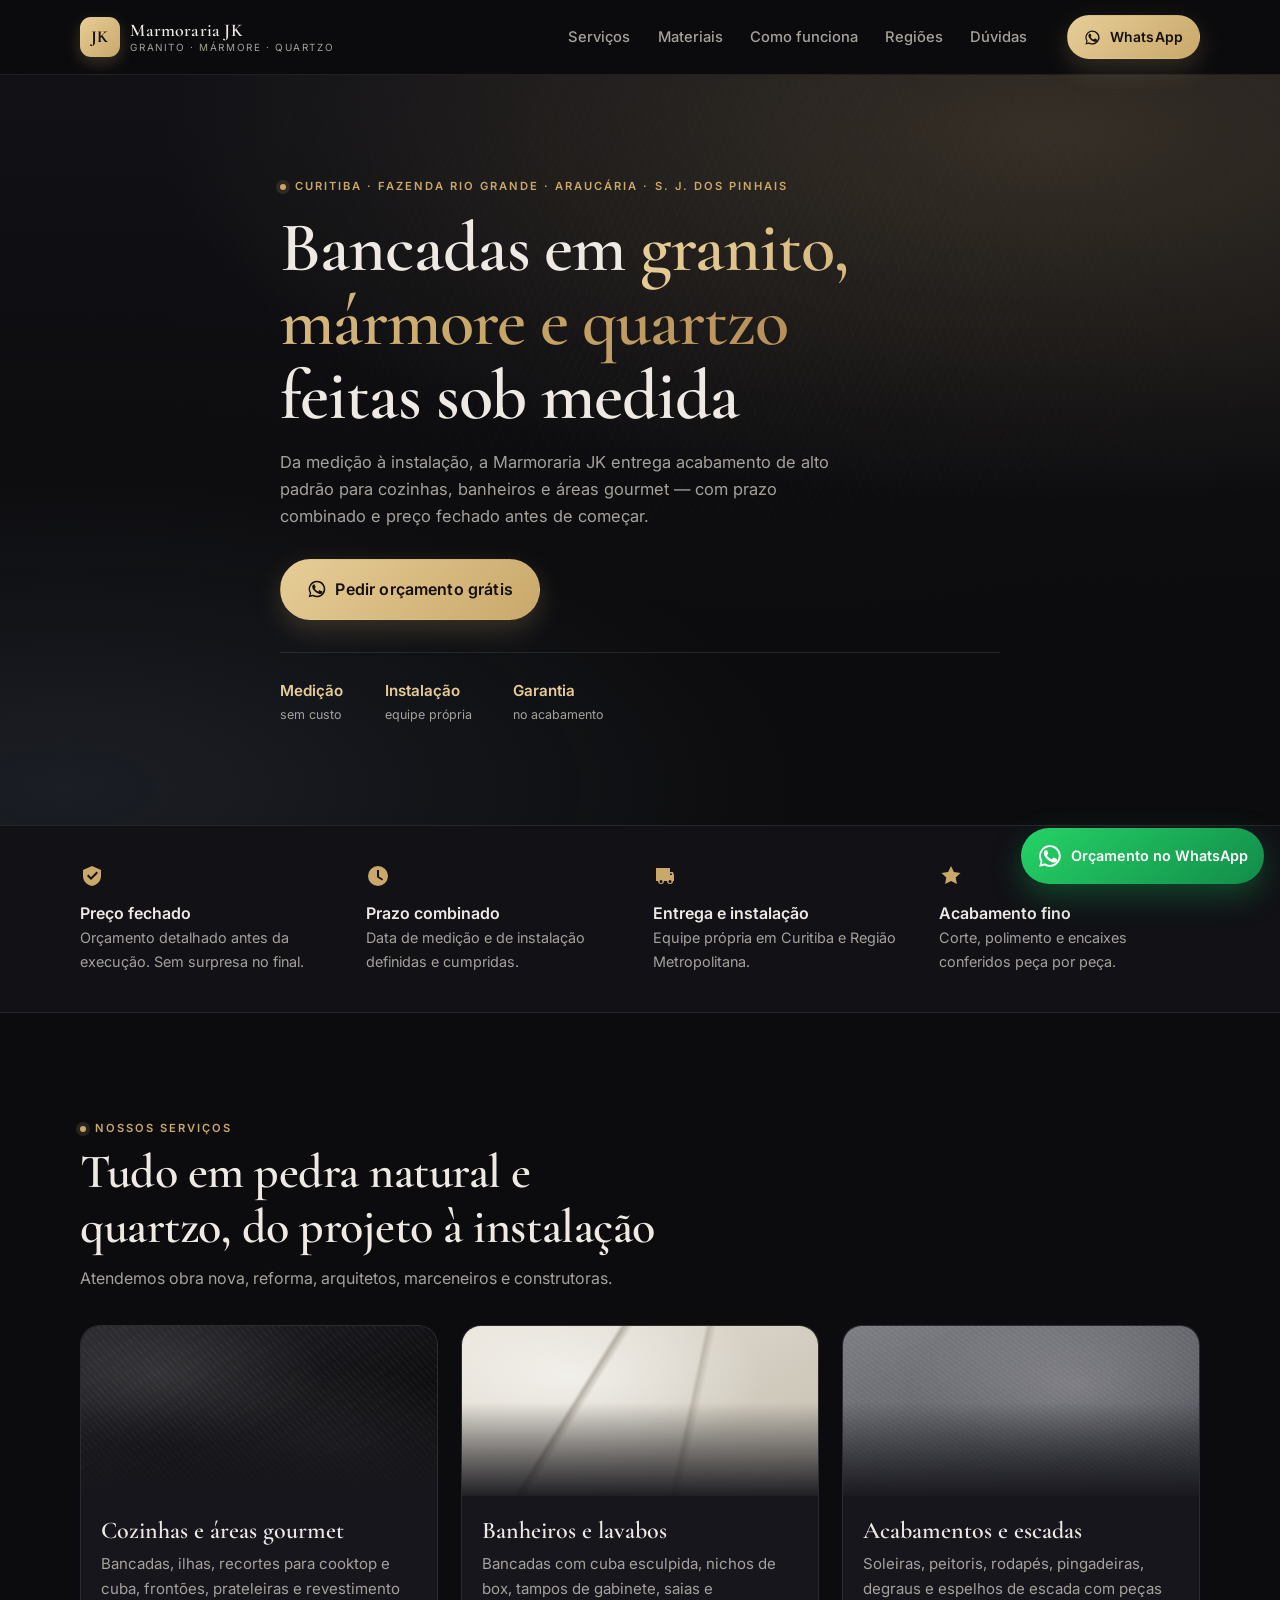
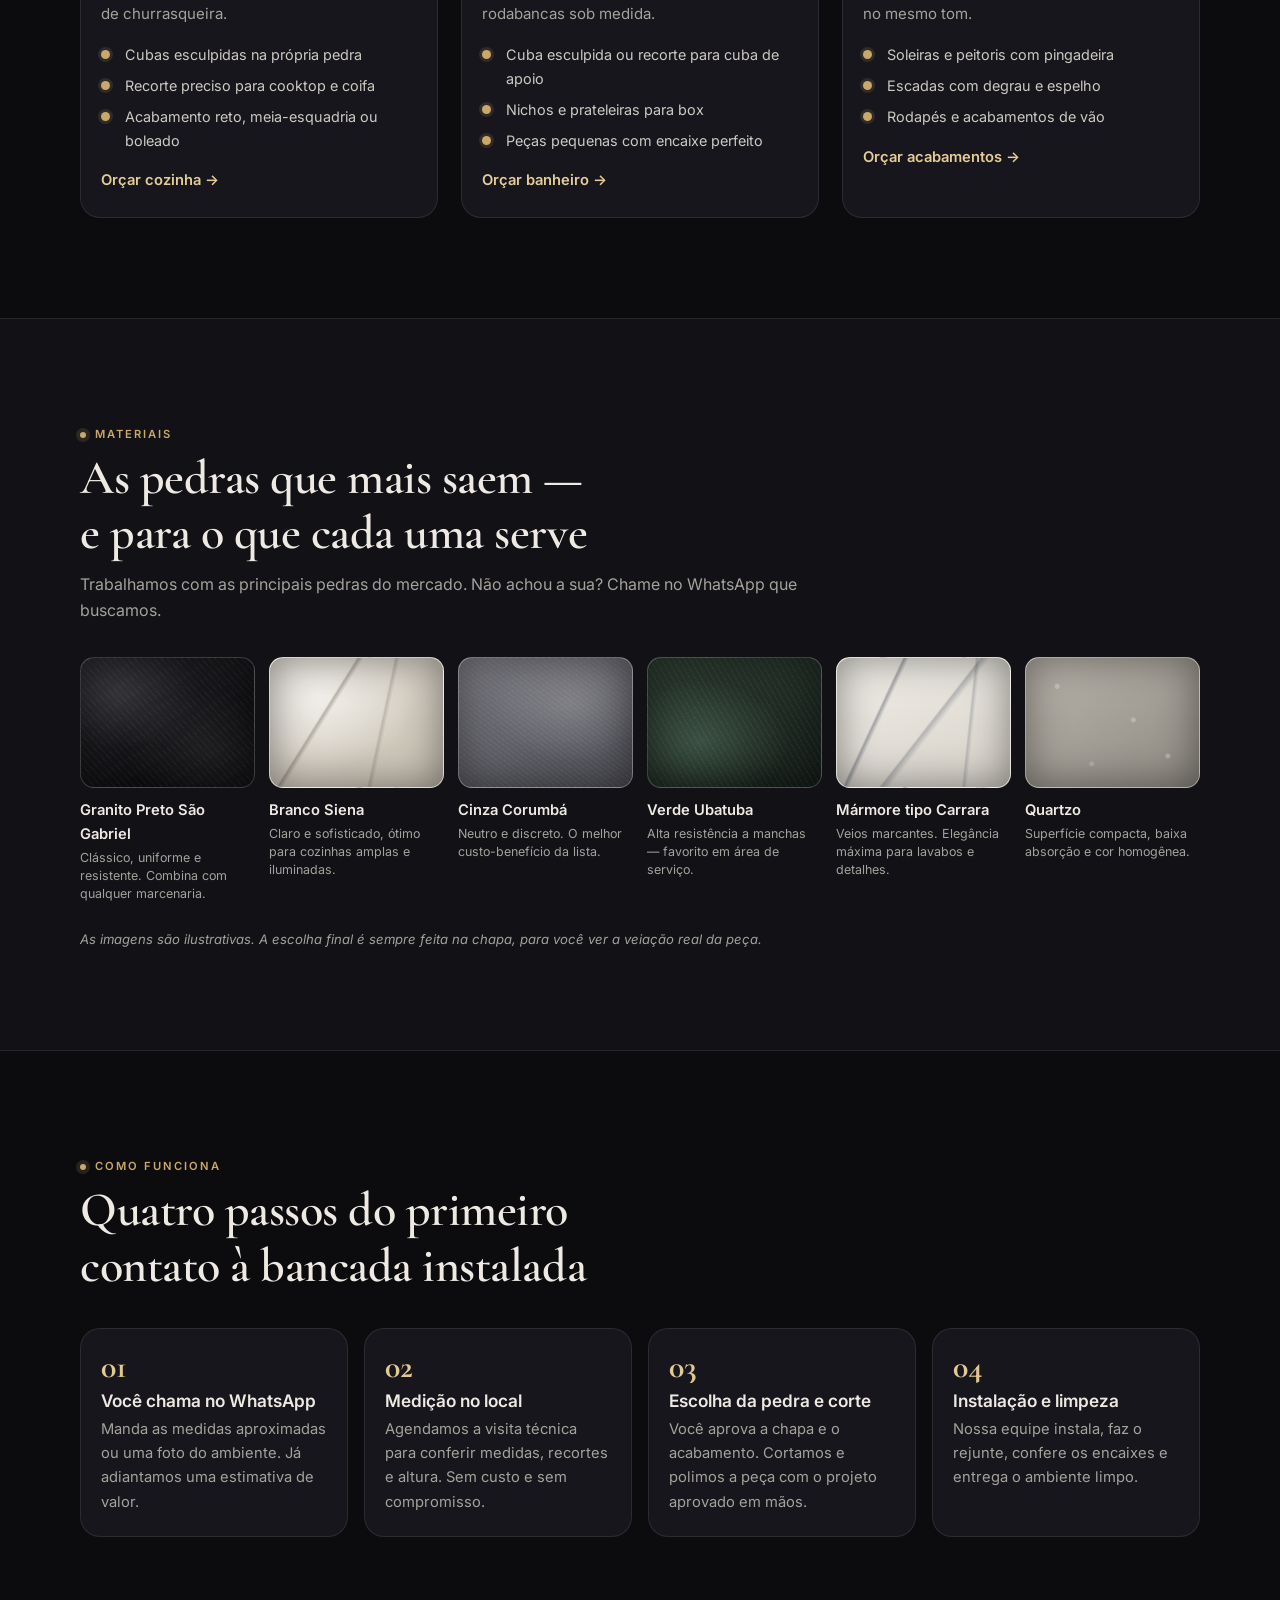
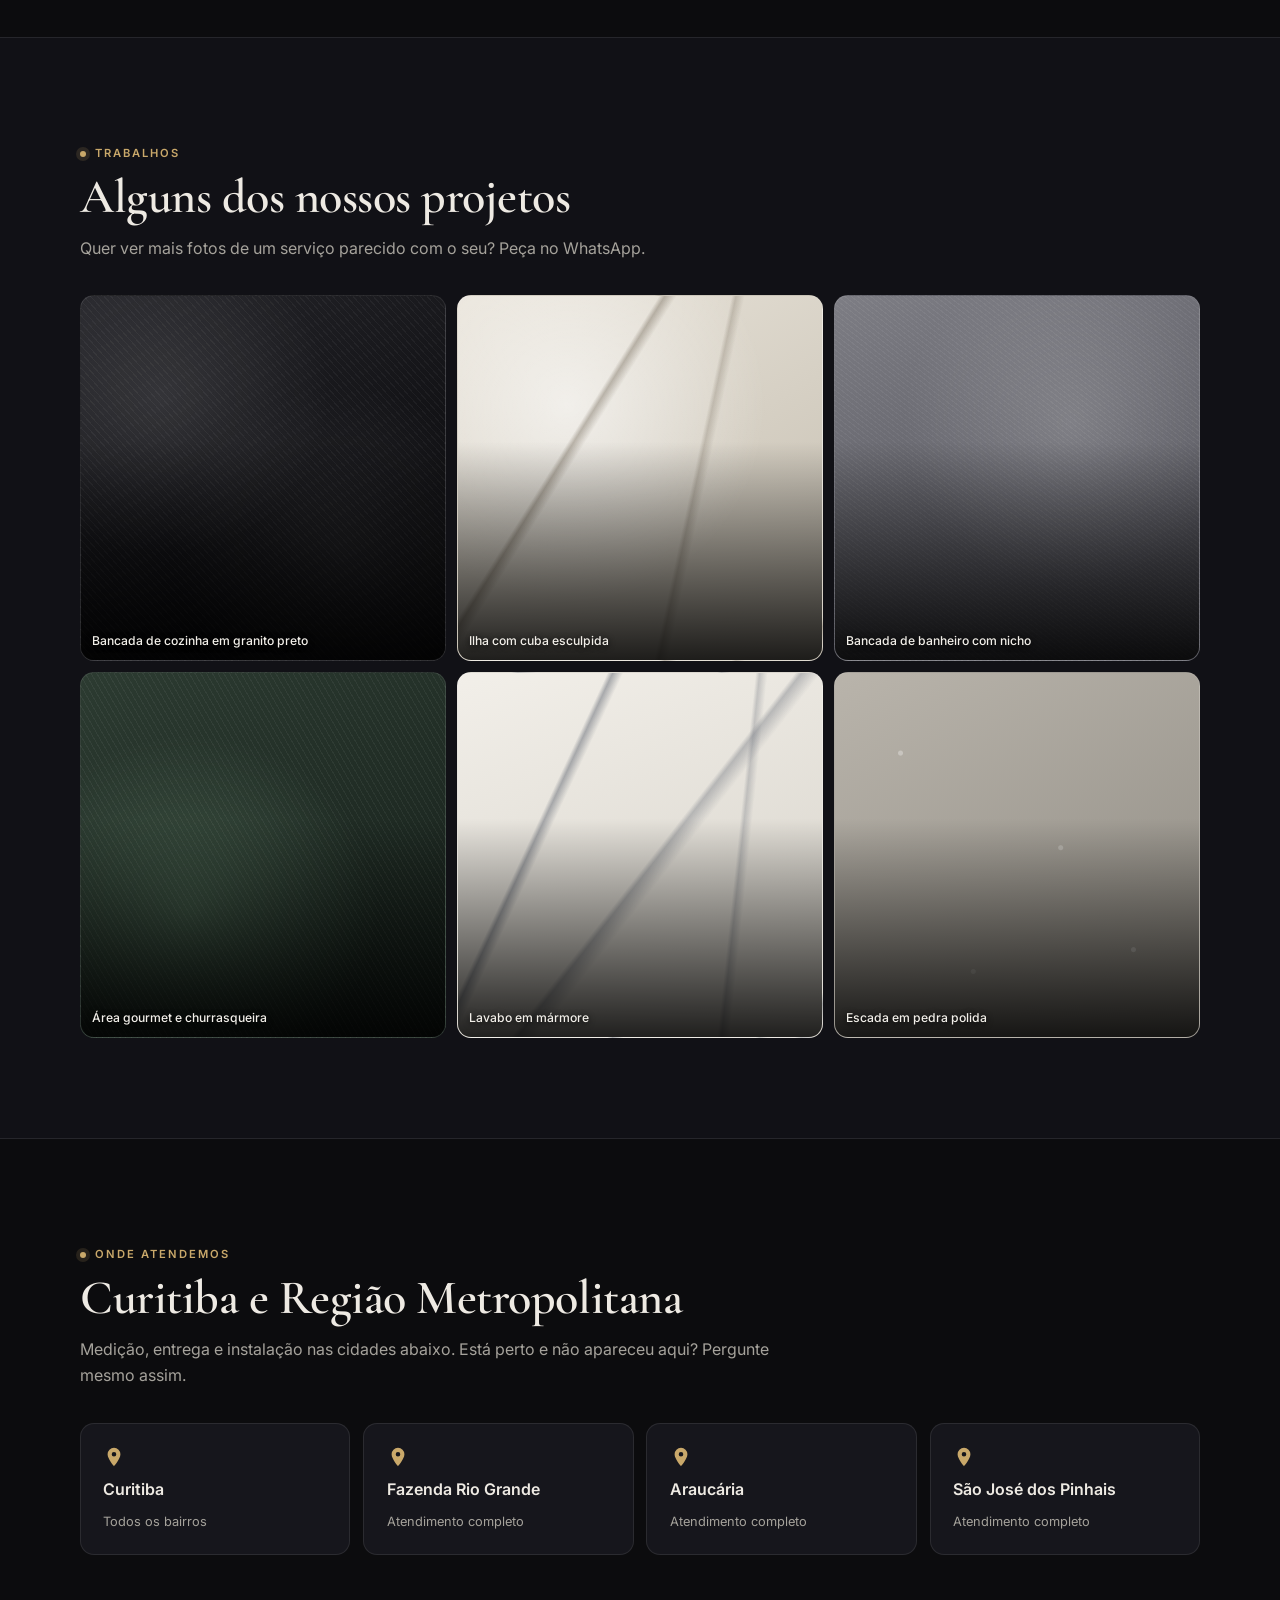
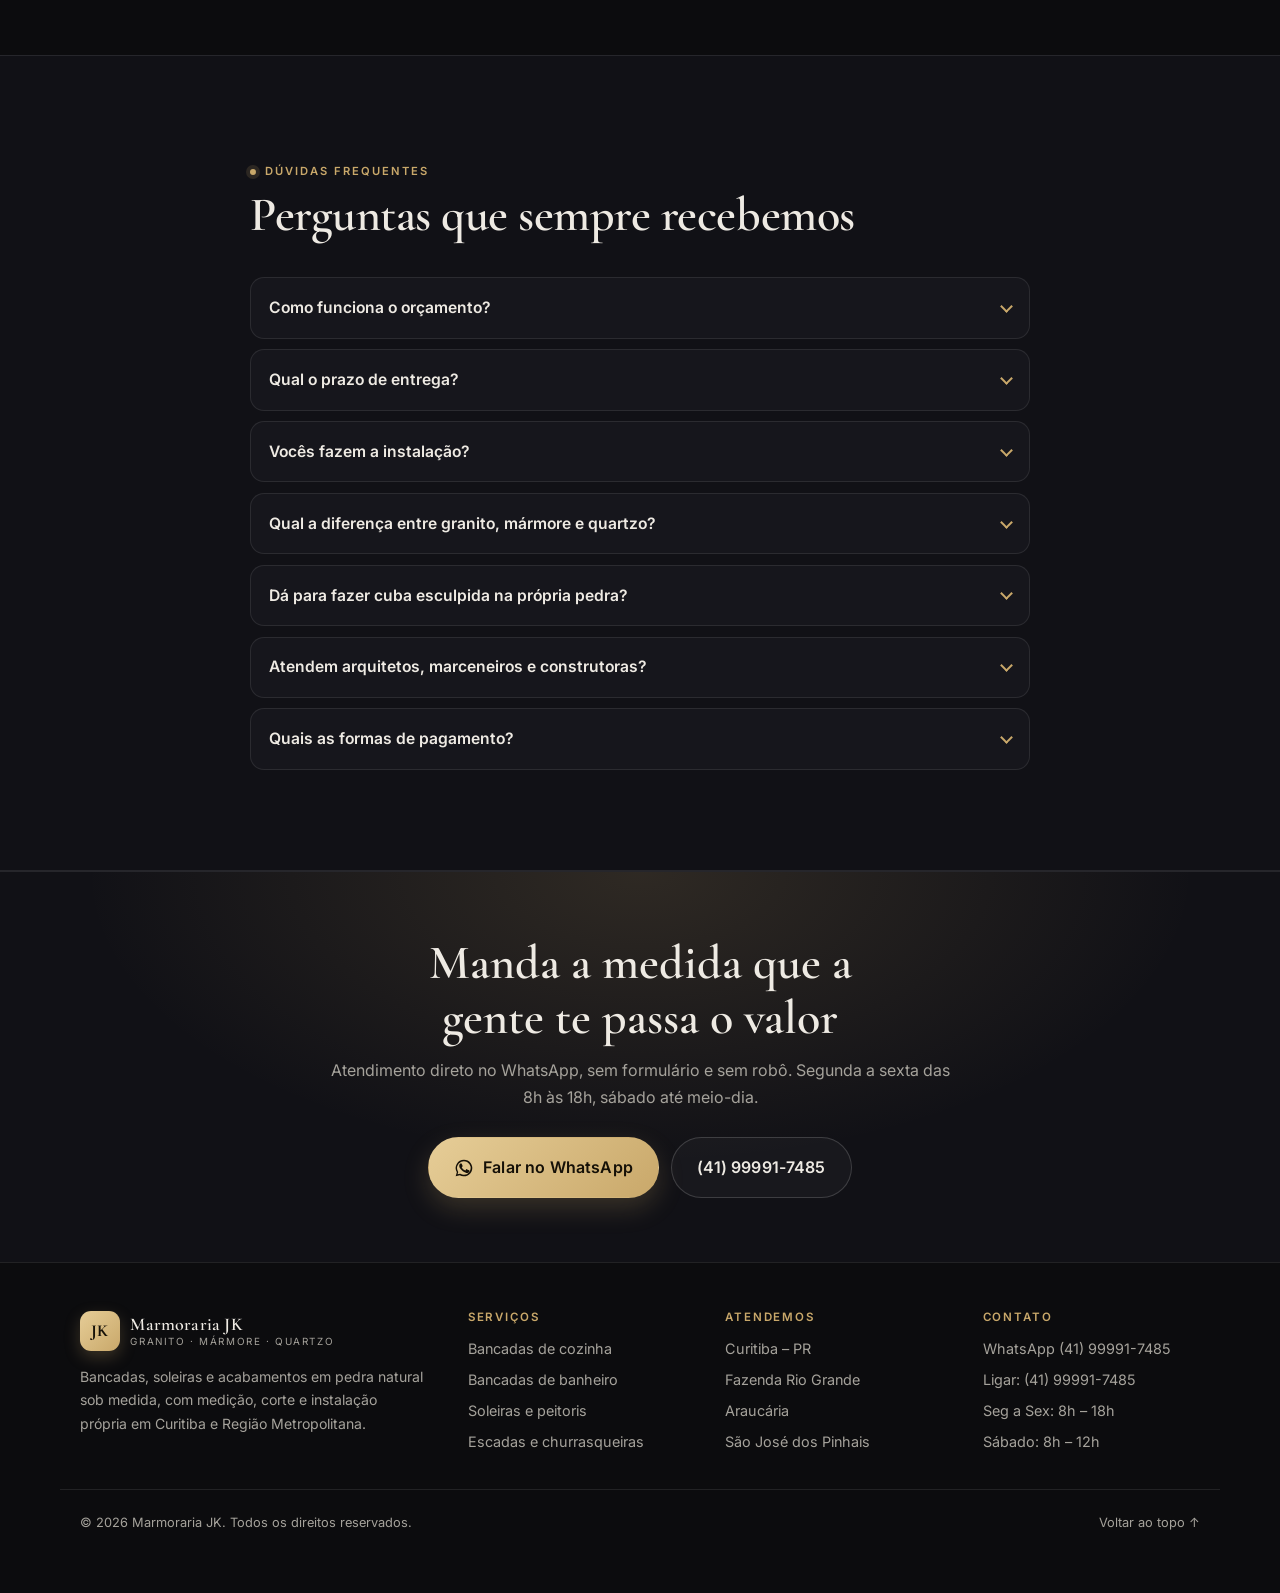
==== index.html @ 426ce09c "Site institucional da Marmoraria JK Site estatico mobile first com foco em conversao para WhatsApp. " ====
<!DOCTYPE html>
<html lang="pt-BR">
<head>
<meta charset="UTF-8">
<meta name="viewport" content="width=device-width, initial-scale=1, viewport-fit=cover">
<meta name="theme-color" content="#0d0d0f">

<title>Marmoraria JK | Bancadas em Granito, Mármore e Quartzo em Curitiba</title>
<meta name="description" content="Marmoraria JK: bancadas de cozinha, banheiro, soleiras, peitoris e escadas em granito, mármore e quartzo. Medição, corte e instalação em Curitiba, Fazenda Rio Grande, Araucária e São José dos Pinhais. Orçamento grátis pelo WhatsApp.">
<meta name="keywords" content="marmoraria curitiba, bancada de granito curitiba, marmoraria fazenda rio grande, marmoraria araucária, marmoraria são josé dos pinhais, bancada de cozinha, pia de mármore, soleira granito, quartzo">
<meta name="author" content="Marmoraria JK">
<meta name="robots" content="index, follow">
<link rel="canonical" href="https://marmorariajk.vercel.app/">

<meta property="og:type" content="website">
<meta property="og:locale" content="pt_BR">
<meta property="og:site_name" content="Marmoraria JK">
<meta property="og:title" content="Marmoraria JK | Bancadas em Granito, Mármore e Quartzo em Curitiba">
<meta property="og:description" content="Bancadas sob medida em granito, mármore e quartzo. Medição, corte e instalação em Curitiba e Região Metropolitana. Orçamento grátis pelo WhatsApp.">
<meta property="og:url" content="https://marmorariajk.vercel.app/">
<meta property="og:image" content="https://marmorariajk.vercel.app/assets/og-image.png">
<meta property="og:image:width" content="1200">
<meta property="og:image:height" content="630">
<meta name="twitter:card" content="summary_large_image">

<link rel="icon" href="/assets/favicon.svg" type="image/svg+xml">
<link rel="apple-touch-icon" href="/assets/favicon.svg">

<link rel="preconnect" href="https://fonts.googleapis.com">
<link rel="preconnect" href="https://fonts.gstatic.com" crossorigin>
<link href="https://fonts.googleapis.com/css2?family=Cormorant+Garamond:wght@500;600;700&family=Inter:wght@400;500;600;700&display=swap" rel="stylesheet">

<link rel="stylesheet" href="/styles.css">

<script type="application/ld+json">
{
  "@context": "https://schema.org",
  "@type": "HomeAndConstructionBusiness",
  "@id": "https://marmorariajk.vercel.app/#business",
  "name": "Marmoraria JK",
  "description": "Marmoraria especializada em bancadas de cozinha, banheiro, soleiras, peitoris e escadas em granito, mármore e quartzo, com medição, corte e instalação em Curitiba e Região Metropolitana.",
  "url": "https://marmorariajk.vercel.app/",
  "telephone": "+5541999917485",
  "priceRange": "$$",
  "image": "https://marmorariajk.vercel.app/assets/og-image.png",
  "address": {
    "@type": "PostalAddress",
    "addressLocality": "Curitiba",
    "addressRegion": "PR",
    "addressCountry": "BR"
  },
  "areaServed": [
    { "@type": "City", "name": "Curitiba" },
    { "@type": "City", "name": "Fazenda Rio Grande" },
    { "@type": "City", "name": "Araucária" },
    { "@type": "City", "name": "São José dos Pinhais" }
  ],
  "openingHoursSpecification": [
    {
      "@type": "OpeningHoursSpecification",
      "dayOfWeek": ["Monday","Tuesday","Wednesday","Thursday","Friday"],
      "opens": "08:00",
      "closes": "18:00"
    },
    {
      "@type": "OpeningHoursSpecification",
      "dayOfWeek": "Saturday",
      "opens": "08:00",
      "closes": "12:00"
    }
  ],
  "hasOfferCatalog": {
    "@type": "OfferCatalog",
    "name": "Serviços da Marmoraria JK",
    "itemListElement": [
      { "@type": "Offer", "itemOffered": { "@type": "Service", "name": "Bancadas de cozinha e ilhas em granito, mármore e quartzo" } },
      { "@type": "Offer", "itemOffered": { "@type": "Service", "name": "Bancadas de banheiro e cubas esculpidas" } },
      { "@type": "Offer", "itemOffered": { "@type": "Service", "name": "Soleiras, peitoris, rodapés e escadas" } },
      { "@type": "Offer", "itemOffered": { "@type": "Service", "name": "Churrasqueiras e áreas gourmet" } }
    ]
  }
}
</script>
</head>
<body>

<a class="skip-link" href="#servicos">Ir para o conteúdo</a>

<!-- ================= HEADER ================= -->
<header class="site-header" id="topo">
  <div class="wrap header-inner">
    <a class="brand" href="#topo" aria-label="Marmoraria JK — página inicial">
      <span class="brand-mark" aria-hidden="true">JK</span>
      <span class="brand-text">
        <strong>Marmoraria JK</strong>
        <small>Granito &middot; Mármore &middot; Quartzo</small>
      </span>
    </a>

    <nav class="nav-desktop" aria-label="Menu principal">
      <a href="#servicos">Serviços</a>
      <a href="#materiais">Materiais</a>
      <a href="#processo">Como funciona</a>
      <a href="#regioes">Regiões</a>
      <a href="#faq">Dúvidas</a>
    </nav>

    <a class="btn btn-gold btn-sm header-cta" href="https://wa.me/5541999917485?text=Ol%C3%A1%21%20Vim%20pelo%20site%20e%20gostaria%20de%20um%20or%C3%A7amento." target="_blank" rel="noopener" data-cta="header">
      <svg class="ico" viewBox="0 0 24 24" aria-hidden="true"><path d="M17.5 14.4c-.3-.2-1.7-.9-2-1-.3-.1-.5-.2-.7.2s-.8 1-.9 1.2c-.2.2-.3.2-.6.1-.3-.2-1.2-.5-2.3-1.4-.9-.8-1.4-1.7-1.6-2-.2-.3 0-.5.1-.6l.5-.5c.1-.2.2-.3.3-.5.1-.2 0-.4 0-.6 0-.2-.7-1.6-.9-2.2-.2-.6-.5-.5-.7-.5h-.6c-.2 0-.6.1-.8.4-.3.3-1 1-1 2.5s1.1 2.9 1.2 3.1c.2.2 2.2 3.3 5.3 4.6.7.3 1.3.5 1.7.7.7.2 1.4.2 1.9.1.6-.1 1.7-.7 2-1.4.2-.7.2-1.3.2-1.4-.1-.2-.3-.3-.6-.4Z"/><path d="M12 2a10 10 0 0 0-8.6 15.1L2 22l5-1.3A10 10 0 1 0 12 2Zm0 18.2c-1.6 0-3.1-.4-4.4-1.2l-.3-.2-3 .8.8-2.9-.2-.3A8.2 8.2 0 1 1 12 20.2Z"/></svg>
      <span>WhatsApp</span>
    </a>
  </div>
</header>

<!-- ================= HERO ================= -->
<section class="hero">
  <div class="hero-bg" aria-hidden="true"></div>
  <div class="wrap hero-inner">
    <p class="eyebrow"><span class="dot"></span> Curitiba &middot; Fazenda Rio Grande &middot; Araucária &middot; S. J. dos Pinhais</p>
    <h1>Bancadas em <em>granito, mármore e quartzo</em> feitas sob medida</h1>
    <p class="lead">
      Da medição à instalação, a Marmoraria JK entrega acabamento de alto padrão
      para cozinhas, banheiros e áreas gourmet — com prazo combinado e preço fechado antes de começar.
    </p>

    <div class="hero-actions">
      <a class="btn btn-gold btn-lg" href="https://wa.me/5541999917485?text=Ol%C3%A1%21%20Gostaria%20de%20um%20or%C3%A7amento%20para%20bancada.%20Pode%20me%20ajudar%3F" target="_blank" rel="noopener" data-cta="hero-whatsapp">
        <svg class="ico" viewBox="0 0 24 24" aria-hidden="true"><path d="M17.5 14.4c-.3-.2-1.7-.9-2-1-.3-.1-.5-.2-.7.2s-.8 1-.9 1.2c-.2.2-.3.2-.6.1-.3-.2-1.2-.5-2.3-1.4-.9-.8-1.4-1.7-1.6-2-.2-.3 0-.5.1-.6l.5-.5c.1-.2.2-.3.3-.5.1-.2 0-.4 0-.6 0-.2-.7-1.6-.9-2.2-.2-.6-.5-.5-.7-.5h-.6c-.2 0-.6.1-.8.4-.3.3-1 1-1 2.5s1.1 2.9 1.2 3.1c.2.2 2.2 3.3 5.3 4.6.7.3 1.3.5 1.7.7.7.2 1.4.2 1.9.1.6-.1 1.7-.7 2-1.4.2-.7.2-1.3.2-1.4-.1-.2-.3-.3-.6-.4Z"/><path d="M12 2a10 10 0 0 0-8.6 15.1L2 22l5-1.3A10 10 0 1 0 12 2Zm0 18.2c-1.6 0-3.1-.4-4.4-1.2l-.3-.2-3 .8.8-2.9-.2-.3A8.2 8.2 0 1 1 12 20.2Z"/></svg>
        Pedir orçamento grátis
      </a>
    </div>

    <ul class="hero-badges">
      <li><strong>Medição</strong><span>sem custo</span></li>
      <li><strong>Instalação</strong><span>equipe própria</span></li>
      <li><strong>Garantia</strong><span>no acabamento</span></li>
    </ul>
  </div>
</section>

<!-- ================= FAIXA DE CONFIANÇA ================= -->
<section class="strip" aria-label="Diferenciais">
  <div class="wrap strip-grid">
    <div class="strip-item">
      <svg class="ico" viewBox="0 0 24 24" aria-hidden="true"><path d="M12 2 3 6v6c0 5 3.8 9.3 9 10 5.2-.7 9-5 9-10V6l-9-4Zm-1 14-4-4 1.4-1.4L11 13.2l5.6-5.6L18 9l-7 7Z"/></svg>
      <h3>Preço fechado</h3>
      <p>Orçamento detalhado antes da execução. Sem surpresa no final.</p>
    </div>
    <div class="strip-item">
      <svg class="ico" viewBox="0 0 24 24" aria-hidden="true"><path d="M12 2a10 10 0 1 0 0 20 10 10 0 0 0 0-20Zm1 10.6 4 2.4-.8 1.4-5.2-3.1V6h2v6.6Z"/></svg>
      <h3>Prazo combinado</h3>
      <p>Data de medição e de instalação definidas e cumpridas.</p>
    </div>
    <div class="strip-item">
      <svg class="ico" viewBox="0 0 24 24" aria-hidden="true"><path d="M20 8h-3V4H3v13h2a3 3 0 0 0 6 0h3a3 3 0 0 0 6 0h1v-6l-1-3ZM8 19a1.5 1.5 0 1 1 0-3 1.5 1.5 0 0 1 0 3Zm9 0a1.5 1.5 0 1 1 0-3 1.5 1.5 0 0 1 0 3Zm2-8h-2V9.5h1.6L19 11Z"/></svg>
      <h3>Entrega e instalação</h3>
      <p>Equipe própria em Curitiba e Região Metropolitana.</p>
    </div>
    <div class="strip-item">
      <svg class="ico" viewBox="0 0 24 24" aria-hidden="true"><path d="m12 2 2.9 6 6.6.9-4.8 4.6 1.2 6.5L12 17l-5.9 3 1.2-6.5L2.5 8.9 9.1 8 12 2Z"/></svg>
      <h3>Acabamento fino</h3>
      <p>Corte, polimento e encaixes conferidos peça por peça.</p>
    </div>
  </div>
</section>

<!-- ================= SERVIÇOS ================= -->
<section class="section" id="servicos">
  <div class="wrap">
    <header class="section-head">
      <p class="eyebrow"><span class="dot"></span> Nossos serviços</p>
      <h2>Tudo em pedra natural e quartzo, do projeto à instalação</h2>
      <p class="section-sub">Atendemos obra nova, reforma, arquitetos, marceneiros e construtoras.</p>
    </header>

    <div class="cards">
      <article class="card">
        <div class="card-media" data-stone="preto" aria-hidden="true"></div>
        <div class="card-body">
          <h3>Cozinhas e áreas gourmet</h3>
          <p>Bancadas, ilhas, recortes para cooktop e cuba, frontões, prateleiras e revestimento de churrasqueira.</p>
          <ul class="ticks">
            <li>Cubas esculpidas na própria pedra</li>
            <li>Recorte preciso para cooktop e coifa</li>
            <li>Acabamento reto, meia-esquadria ou boleado</li>
          </ul>
          <a class="link-gold" href="https://wa.me/5541999917485?text=Ol%C3%A1%21%20Quero%20or%C3%A7ar%20uma%20bancada%20de%20cozinha." target="_blank" rel="noopener" data-cta="serv-cozinha">Orçar cozinha &rarr;</a>
        </div>
      </article>

      <article class="card">
        <div class="card-media" data-stone="branco" aria-hidden="true"></div>
        <div class="card-body">
          <h3>Banheiros e lavabos</h3>
          <p>Bancadas com cuba esculpida, nichos de box, tampos de gabinete, saias e rodabancas sob medida.</p>
          <ul class="ticks">
            <li>Cuba esculpida ou recorte para cuba de apoio</li>
            <li>Nichos e prateleiras para box</li>
            <li>Peças pequenas com encaixe perfeito</li>
          </ul>
          <a class="link-gold" href="https://wa.me/5541999917485?text=Ol%C3%A1%21%20Quero%20or%C3%A7ar%20uma%20bancada%20de%20banheiro." target="_blank" rel="noopener" data-cta="serv-banheiro">Orçar banheiro &rarr;</a>
        </div>
      </article>

      <article class="card">
        <div class="card-media" data-stone="cinza" aria-hidden="true"></div>
        <div class="card-body">
          <h3>Acabamentos e escadas</h3>
          <p>Soleiras, peitoris, rodapés, pingadeiras, degraus e espelhos de escada com peças no mesmo tom.</p>
          <ul class="ticks">
            <li>Soleiras e peitoris com pingadeira</li>
            <li>Escadas com degrau e espelho</li>
            <li>Rodapés e acabamentos de vão</li>
          </ul>
          <a class="link-gold" href="https://wa.me/5541999917485?text=Ol%C3%A1%21%20Quero%20or%C3%A7ar%20soleiras%2C%20peitoris%20ou%20escada." target="_blank" rel="noopener" data-cta="serv-acabamento">Orçar acabamentos &rarr;</a>
      </div>
      </article>
    </div>
  </div>
</section>

<!-- ================= MATERIAIS ================= -->
<section class="section section-alt" id="materiais">
  <div class="wrap">
    <header class="section-head">
      <p class="eyebrow"><span class="dot"></span> Materiais</p>
      <h2>As pedras que mais saem — e para o que cada uma serve</h2>
      <p class="section-sub">Trabalhamos com as principais pedras do mercado. Não achou a sua? Chame no WhatsApp que buscamos.</p>
    </header>

    <div class="stones">
      <figure class="stone"><div class="swatch" data-stone="sao-gabriel" aria-hidden="true"></div><figcaption><strong>Granito Preto São Gabriel</strong><span>Clássico, uniforme e resistente. Combina com qualquer marcenaria.</span></figcaption></figure>
      <figure class="stone"><div class="swatch" data-stone="branco-siena" aria-hidden="true"></div><figcaption><strong>Branco Siena</strong><span>Claro e sofisticado, ótimo para cozinhas amplas e iluminadas.</span></figcaption></figure>
      <figure class="stone"><div class="swatch" data-stone="cinza-corumba" aria-hidden="true"></div><figcaption><strong>Cinza Corumbá</strong><span>Neutro e discreto. O melhor custo-benefício da lista.</span></figcaption></figure>
      <figure class="stone"><div class="swatch" data-stone="verde-ubatuba" aria-hidden="true"></div><figcaption><strong>Verde Ubatuba</strong><span>Alta resistência a manchas — favorito em área de serviço.</span></figcaption></figure>
      <figure class="stone"><div class="swatch" data-stone="marmore-carrara" aria-hidden="true"></div><figcaption><strong>Mármore tipo Carrara</strong><span>Veios marcantes. Elegância máxima para lavabos e detalhes.</span></figcaption></figure>
      <figure class="stone"><div class="swatch" data-stone="quartzo" aria-hidden="true"></div><figcaption><strong>Quartzo</strong><span>Superfície compacta, baixa absorção e cor homogênea.</span></figcaption></figure>
    </div>

    <p class="note">As imagens são ilustrativas. A escolha final é sempre feita na chapa, para você ver a veiação real da peça.</p>
  </div>
</section>

<!-- ================= PROCESSO ================= -->
<section class="section" id="processo">
  <div class="wrap">
    <header class="section-head">
      <p class="eyebrow"><span class="dot"></span> Como funciona</p>
      <h2>Quatro passos do primeiro contato à bancada instalada</h2>
    </header>

    <ol class="steps">
      <li class="step">
        <span class="step-num">01</span>
        <h3>Você chama no WhatsApp</h3>
        <p>Manda as medidas aproximadas ou uma foto do ambiente. Já adiantamos uma estimativa de valor.</p>
      </li>
      <li class="step">
        <span class="step-num">02</span>
        <h3>Medição no local</h3>
        <p>Agendamos a visita técnica para conferir medidas, recortes e altura. Sem custo e sem compromisso.</p>
      </li>
      <li class="step">
        <span class="step-num">03</span>
        <h3>Escolha da pedra e corte</h3>
        <p>Você aprova a chapa e o acabamento. Cortamos e polimos a peça com o projeto aprovado em mãos.</p>
      </li>
      <li class="step">
        <span class="step-num">04</span>
        <h3>Instalação e limpeza</h3>
        <p>Nossa equipe instala, faz o rejunte, confere os encaixes e entrega o ambiente limpo.</p>
      </li>
    </ol>
  </div>
</section>

<!-- ================= GALERIA ================= -->
<section class="section section-alt" id="trabalhos">
  <div class="wrap">
    <header class="section-head">
      <p class="eyebrow"><span class="dot"></span> Trabalhos</p>
      <h2>Alguns dos nossos projetos</h2>
      <p class="section-sub">Quer ver mais fotos de um serviço parecido com o seu? Peça no WhatsApp.</p>
    </header>

    <!-- SUBSTITUA os divs .gal-item por <img src="/assets/foto-1.jpg" alt="..."> quando tiver as fotos reais -->
    <div class="gallery">
      <div class="gal-item" data-stone="preto"><span>Bancada de cozinha em granito preto</span></div>
      <div class="gal-item" data-stone="branco"><span>Ilha com cuba esculpida</span></div>
      <div class="gal-item" data-stone="cinza"><span>Bancada de banheiro com nicho</span></div>
      <div class="gal-item" data-stone="verde-ubatuba"><span>Área gourmet e churrasqueira</span></div>
      <div class="gal-item" data-stone="marmore-carrara"><span>Lavabo em mármore</span></div>
      <div class="gal-item" data-stone="quartzo"><span>Escada em pedra polida</span></div>
    </div>
  </div>
</section>

<!--
  ============================================================
  MODELO DE DEPOIMENTOS — descomente e substitua pelos textos
  REAIS de clientes reais antes de publicar esta seção.
  ============================================================
  <section class="section" id="depoimentos">
    <div class="wrap">
      <h2>O que dizem nossos clientes</h2>
      <blockquote>"[texto real do cliente]" <cite>— [Nome], [Bairro/Cidade]</cite></blockquote>
    </div>
  </section>
-->

<!-- ================= REGIÕES ================= -->
<section class="section" id="regioes">
  <div class="wrap">
    <header class="section-head">
      <p class="eyebrow"><span class="dot"></span> Onde atendemos</p>
      <h2>Curitiba e Região Metropolitana</h2>
      <p class="section-sub">Medição, entrega e instalação nas cidades abaixo. Está perto e não apareceu aqui? Pergunte mesmo assim.</p>
    </header>

    <div class="regions">
      <a class="region" href="https://wa.me/5541999917485?text=Ol%C3%A1%21%20Sou%20de%20Curitiba%20e%20quero%20um%20or%C3%A7amento." target="_blank" rel="noopener" data-cta="regiao-cwb">
        <svg class="ico" viewBox="0 0 24 24" aria-hidden="true"><path d="M12 2a7 7 0 0 0-7 7c0 5.2 7 13 7 13s7-7.8 7-13a7 7 0 0 0-7-7Zm0 9.5A2.5 2.5 0 1 1 12 6.5a2.5 2.5 0 0 1 0 5Z"/></svg>
        <strong>Curitiba</strong><span>Todos os bairros</span>
      </a>
      <a class="region" href="https://wa.me/5541999917485?text=Ol%C3%A1%21%20Sou%20de%20Fazenda%20Rio%20Grande%20e%20quero%20um%20or%C3%A7amento." target="_blank" rel="noopener" data-cta="regiao-frg">
        <svg class="ico" viewBox="0 0 24 24" aria-hidden="true"><path d="M12 2a7 7 0 0 0-7 7c0 5.2 7 13 7 13s7-7.8 7-13a7 7 0 0 0-7-7Zm0 9.5A2.5 2.5 0 1 1 12 6.5a2.5 2.5 0 0 1 0 5Z"/></svg>
        <strong>Fazenda Rio Grande</strong><span>Atendimento completo</span>
      </a>
      <a class="region" href="https://wa.me/5541999917485?text=Ol%C3%A1%21%20Sou%20de%20Arauc%C3%A1ria%20e%20quero%20um%20or%C3%A7amento." target="_blank" rel="noopener" data-cta="regiao-ara">
        <svg class="ico" viewBox="0 0 24 24" aria-hidden="true"><path d="M12 2a7 7 0 0 0-7 7c0 5.2 7 13 7 13s7-7.8 7-13a7 7 0 0 0-7-7Zm0 9.5A2.5 2.5 0 1 1 12 6.5a2.5 2.5 0 0 1 0 5Z"/></svg>
        <strong>Araucária</strong><span>Atendimento completo</span>
      </a>
      <a class="region" href="https://wa.me/5541999917485?text=Ol%C3%A1%21%20Sou%20de%20S%C3%A3o%20Jos%C3%A9%20dos%20Pinhais%20e%20quero%20um%20or%C3%A7amento." target="_blank" rel="noopener" data-cta="regiao-sjp">
        <svg class="ico" viewBox="0 0 24 24" aria-hidden="true"><path d="M12 2a7 7 0 0 0-7 7c0 5.2 7 13 7 13s7-7.8 7-13a7 7 0 0 0-7-7Zm0 9.5A2.5 2.5 0 1 1 12 6.5a2.5 2.5 0 0 1 0 5Z"/></svg>
        <strong>São José dos Pinhais</strong><span>Atendimento completo</span>
      </a>
    </div>
  </div>
</section>

<!-- ================= FAQ ================= -->
<section class="section section-alt" id="faq">
  <div class="wrap wrap-narrow">
    <header class="section-head">
      <p class="eyebrow"><span class="dot"></span> Dúvidas frequentes</p>
      <h2>Perguntas que sempre recebemos</h2>
    </header>

    <div class="faq">
      <details>
        <summary>Como funciona o orçamento?</summary>
        <div class="faq-body"><p>Você manda as medidas aproximadas pelo WhatsApp e já passamos uma estimativa. Depois agendamos a medição no local para fechar o valor exato — a visita não tem custo.</p></div>
      </details>
      <details>
        <summary>Qual o prazo de entrega?</summary>
        <div class="faq-body"><p>Na maioria dos casos, entre a medição e a instalação leva alguns dias úteis, dependendo do material escolhido e do volume da obra. O prazo é confirmado por escrito no orçamento.</p></div>
      </details>
      <details>
        <summary>Vocês fazem a instalação?</summary>
        <div class="faq-body"><p>Sim. Entrega e instalação são feitas pela nossa equipe, incluindo rejunte e conferência dos encaixes. Você não precisa contratar terceiros.</p></div>
      </details>
      <details>
        <summary>Qual a diferença entre granito, mármore e quartzo?</summary>
        <div class="faq-body"><p>O granito é o mais resistente a riscos e calor — ideal para cozinha. O mármore é mais nobre visualmente, porém mais sensível a ácidos, então rende mais em lavabos e detalhes. O quartzo é um composto de alta compactação, com cor uniforme e baixíssima absorção.</p></div>
      </details>
      <details>
        <summary>Dá para fazer cuba esculpida na própria pedra?</summary>
        <div class="faq-body"><p>Sim, fazemos cuba esculpida em bancadas de cozinha e banheiro. Também trabalhamos com recorte para cuba de apoio, de embutir ou de sobrepor.</p></div>
      </details>
      <details>
        <summary>Atendem arquitetos, marceneiros e construtoras?</summary>
        <div class="faq-body"><p>Sim. Trabalhamos com projeto executivo, compatibilização com a marcenaria e cronograma de obra. Chame no WhatsApp para falar sobre parceria.</p></div>
      </details>
      <details>
        <summary>Quais as formas de pagamento?</summary>
        <div class="faq-body"><p>Aceitamos Pix, dinheiro, débito e cartão de crédito. As condições de parcelamento são informadas junto com o orçamento.</p></div>
      </details>
    </div>
  </div>
</section>

<!-- ================= CTA FINAL ================= -->
<section class="cta" id="contato">
  <div class="wrap cta-inner">
    <h2>Manda a medida que a gente te passa o valor</h2>
    <p>Atendimento direto no WhatsApp, sem formulário e sem robô. Segunda a sexta das 8h às 18h, sábado até meio-dia.</p>
    <div class="cta-actions">
      <a class="btn btn-gold btn-lg" href="https://wa.me/5541999917485?text=Ol%C3%A1%21%20Vim%20pelo%20site%20da%20Marmoraria%20JK%20e%20quero%20um%20or%C3%A7amento." target="_blank" rel="noopener" data-cta="cta-final">
        <svg class="ico" viewBox="0 0 24 24" aria-hidden="true"><path d="M17.5 14.4c-.3-.2-1.7-.9-2-1-.3-.1-.5-.2-.7.2s-.8 1-.9 1.2c-.2.2-.3.2-.6.1-.3-.2-1.2-.5-2.3-1.4-.9-.8-1.4-1.7-1.6-2-.2-.3 0-.5.1-.6l.5-.5c.1-.2.2-.3.3-.5.1-.2 0-.4 0-.6 0-.2-.7-1.6-.9-2.2-.2-.6-.5-.5-.7-.5h-.6c-.2 0-.6.1-.8.4-.3.3-1 1-1 2.5s1.1 2.9 1.2 3.1c.2.2 2.2 3.3 5.3 4.6.7.3 1.3.5 1.7.7.7.2 1.4.2 1.9.1.6-.1 1.7-.7 2-1.4.2-.7.2-1.3.2-1.4-.1-.2-.3-.3-.6-.4Z"/><path d="M12 2a10 10 0 0 0-8.6 15.1L2 22l5-1.3A10 10 0 1 0 12 2Zm0 18.2c-1.6 0-3.1-.4-4.4-1.2l-.3-.2-3 .8.8-2.9-.2-.3A8.2 8.2 0 1 1 12 20.2Z"/></svg>
        Falar no WhatsApp
      </a>
      <a class="btn btn-ghost btn-lg" href="tel:+5541999917485" data-cta="cta-call">(41) 99991-7485</a>
    </div>
  </div>
</section>

<!-- ================= FOOTER ================= -->
<footer class="site-footer">
  <div class="wrap footer-grid">
    <div class="footer-brand">
      <a class="brand" href="#topo">
        <span class="brand-mark" aria-hidden="true">JK</span>
        <span class="brand-text"><strong>Marmoraria JK</strong><small>Granito &middot; Mármore &middot; Quartzo</small></span>
      </a>
      <p>Bancadas, soleiras e acabamentos em pedra natural sob medida, com medição, corte e instalação própria em Curitiba e Região Metropolitana.</p>
    </div>

    <div class="footer-col">
      <h3>Serviços</h3>
      <ul>
        <li><a href="#servicos">Bancadas de cozinha</a></li>
        <li><a href="#servicos">Bancadas de banheiro</a></li>
        <li><a href="#servicos">Soleiras e peitoris</a></li>
        <li><a href="#servicos">Escadas e churrasqueiras</a></li>
      </ul>
    </div>

    <div class="footer-col">
      <h3>Atendemos</h3>
      <ul>
        <li>Curitiba &ndash; PR</li>
        <li>Fazenda Rio Grande</li>
        <li>Araucária</li>
        <li>São José dos Pinhais</li>
      </ul>
    </div>

    <div class="footer-col">
      <h3>Contato</h3>
      <ul>
        <li><a href="https://wa.me/5541999917485" target="_blank" rel="noopener">WhatsApp (41) 99991-7485</a></li>
        <li><a href="tel:+5541999917485">Ligar: (41) 99991-7485</a></li>
        <li>Seg a Sex: 8h &ndash; 18h</li>
        <li>Sábado: 8h &ndash; 12h</li>
      </ul>
    </div>
  </div>

  <div class="wrap footer-bottom">
    <p>&copy; <span id="ano">2026</span> Marmoraria JK. Todos os direitos reservados.</p>
    <p><a href="#topo">Voltar ao topo &uarr;</a></p>
  </div>
</footer>

<!-- ================= WHATSAPP FLUTUANTE ================= -->
<a class="wa-float" href="https://wa.me/5541999917485?text=Ol%C3%A1%21%20Vim%20pelo%20site%20e%20quero%20um%20or%C3%A7amento." target="_blank" rel="noopener" aria-label="Falar no WhatsApp" data-cta="float">
  <svg viewBox="0 0 24 24" aria-hidden="true"><path d="M17.5 14.4c-.3-.2-1.7-.9-2-1-.3-.1-.5-.2-.7.2s-.8 1-.9 1.2c-.2.2-.3.2-.6.1-.3-.2-1.2-.5-2.3-1.4-.9-.8-1.4-1.7-1.6-2-.2-.3 0-.5.1-.6l.5-.5c.1-.2.2-.3.3-.5.1-.2 0-.4 0-.6 0-.2-.7-1.6-.9-2.2-.2-.6-.5-.5-.7-.5h-.6c-.2 0-.6.1-.8.4-.3.3-1 1-1 2.5s1.1 2.9 1.2 3.1c.2.2 2.2 3.3 5.3 4.6.7.3 1.3.5 1.7.7.7.2 1.4.2 1.9.1.6-.1 1.7-.7 2-1.4.2-.7.2-1.3.2-1.4-.1-.2-.3-.3-.6-.4Z"/><path d="M12 2a10 10 0 0 0-8.6 15.1L2 22l5-1.3A10 10 0 1 0 12 2Zm0 18.2c-1.6 0-3.1-.4-4.4-1.2l-.3-.2-3 .8.8-2.9-.2-.3A8.2 8.2 0 1 1 12 20.2Z"/></svg>
  <span class="wa-float-label">Orçamento no WhatsApp</span>
</a>

<script src="/script.js" defer></script>
</body>
</html>
---- styles.css ----
/* =========================================================
   Marmoraria JK — folha de estilo principal
   Mobile first. Tema escuro premium com acentos dourados.
   ========================================================= */

:root{
  --bg:#0c0c0e;
  --bg-2:#111116;
  --surface:#16161c;
  --surface-2:#1c1c23;
  --line:rgba(255,255,255,.09);
  --line-strong:rgba(255,255,255,.16);

  --text:#eeeae3;
  --muted:#a5a29b;

  --gold:#c9a86a;
  --gold-2:#e6cd97;
  --gold-dim:rgba(201,168,106,.14);

  --wa:#25d366;
  --wa-dark:#128c4a;

  --serif:"Cormorant Garamond",Georgia,"Times New Roman",serif;
  --sans:"Inter",-apple-system,BlinkMacSystemFont,"Segoe UI",Roboto,Helvetica,Arial,sans-serif;

  --wrap:1160px;
  --r:14px;
  --r-lg:20px;
  --shadow:0 18px 50px rgba(0,0,0,.45);
  --t:.25s cubic-bezier(.22,.61,.36,1);
}

/* ---------- reset ---------- */
*,*::before,*::after{box-sizing:border-box}
html{ -webkit-text-size-adjust:100%; scroll-behavior:smooth; scroll-padding-top:78px }
body{
  margin:0;
  background:var(--bg);
  color:var(--text);
  font-family:var(--sans);
  font-size:16px;
  line-height:1.65;
  -webkit-font-smoothing:antialiased;
  overflow-x:hidden;
}
img{max-width:100%;height:auto;display:block}
a{color:inherit;text-decoration:none}
ul,ol{margin:0;padding:0;list-style:none}
h1,h2,h3{margin:0;line-height:1.15;font-weight:600;text-wrap:balance}
p{margin:0}
button{font:inherit}

::selection{background:var(--gold);color:#12100c}

.skip-link{
  position:absolute;left:-9999px;top:0;z-index:999;
  background:var(--gold);color:#12100c;padding:.7rem 1rem;border-radius:0 0 var(--r) 0;font-weight:600;
}
.skip-link:focus{left:0}

:focus-visible{outline:2px solid var(--gold-2);outline-offset:3px;border-radius:6px}

/* ---------- layout ---------- */
.wrap{width:100%;max-width:var(--wrap);margin-inline:auto;padding-inline:20px}
.wrap-narrow{max-width:820px}

.section{padding:64px 0}
.section-alt{background:var(--bg-2);border-block:1px solid var(--line)}

.section-head{max-width:720px;margin-bottom:34px}
.section-head h2{
  font-family:var(--serif);
  font-size:clamp(1.85rem,6.2vw,3rem);
  font-weight:600;
  letter-spacing:-.01em;
  margin:.35rem 0 .6rem;
}
.section-sub{color:var(--muted);font-size:1rem}

.eyebrow{
  display:inline-flex;align-items:flex-start;gap:.55rem;
  font-size:.7rem;font-weight:600;letter-spacing:.18em;text-transform:uppercase;
  color:var(--gold);margin:0;line-height:1.6;
}
.eyebrow .dot{
  width:6px;height:6px;border-radius:50%;background:var(--gold);flex:none;
  box-shadow:0 0 0 4px var(--gold-dim);margin-top:.55em;
}

.ico{width:20px;height:20px;fill:currentColor;flex:none}

/* ---------- botões ---------- */
.btn{
  display:inline-flex;align-items:center;justify-content:center;gap:.55rem;
  padding:.85rem 1.3rem;border-radius:999px;
  font-weight:600;font-size:.95rem;letter-spacing:.01em;
  border:1px solid transparent;cursor:pointer;
  transition:transform var(--t),box-shadow var(--t),background var(--t),border-color var(--t);
  text-align:center;
}
.btn-lg{padding:1rem 1.6rem;font-size:1rem}
.btn-sm{padding:.6rem 1rem;font-size:.87rem}

.btn-gold{
  background:linear-gradient(135deg,var(--gold-2),var(--gold));
  color:#151007;
  box-shadow:0 10px 26px rgba(201,168,106,.22);
}
.btn-gold:hover{transform:translateY(-2px);box-shadow:0 16px 34px rgba(201,168,106,.32)}
.btn-gold:active{transform:translateY(0)}

.btn-ghost{border-color:var(--line-strong);color:var(--text);background:rgba(255,255,255,.03)}
.btn-ghost:hover{border-color:var(--gold);color:var(--gold-2);transform:translateY(-2px)}

.link-gold{
  display:inline-block;margin-top:1rem;color:var(--gold-2);
  font-weight:600;font-size:.92rem;transition:color var(--t),transform var(--t);
}
.link-gold:hover{color:#fff;transform:translateX(3px)}

/* ---------- header ---------- */
.site-header{
  position:sticky;top:0;z-index:80;
  background:rgba(12,12,14,.82);
  backdrop-filter:saturate(1.4) blur(14px);
  -webkit-backdrop-filter:saturate(1.4) blur(14px);
  border-bottom:1px solid var(--line);
  transition:box-shadow var(--t),background var(--t);
}
.site-header.is-scrolled{box-shadow:0 10px 30px rgba(0,0,0,.45);background:rgba(12,12,14,.95)}
.header-inner{display:flex;align-items:center;gap:1rem;min-height:66px}

.brand{display:flex;align-items:center;gap:.65rem;margin-right:auto}
.brand-mark{
  width:40px;height:40px;flex:none;border-radius:11px;
  display:grid;place-items:center;
  font-family:var(--serif);font-weight:700;font-size:1.05rem;letter-spacing:.04em;
  color:#171208;
  background:linear-gradient(135deg,var(--gold-2),var(--gold));
  box-shadow:0 6px 16px rgba(201,168,106,.25);
}
.brand-text{display:flex;flex-direction:column;line-height:1.2;min-width:0}
.brand-text strong{font-family:var(--serif);font-size:1.12rem;font-weight:600;letter-spacing:.01em;white-space:nowrap}
.brand-text small{
  font-size:.55rem;letter-spacing:.11em;text-transform:uppercase;color:var(--muted);
  white-space:nowrap;
}
@media (min-width:600px){ .brand-text small{font-size:.62rem;letter-spacing:.16em} }

.nav-desktop{display:none}
.header-cta .ico{width:17px;height:17px}

/* ---------- hero ---------- */
.hero{position:relative;overflow:hidden;padding:56px 0 60px;isolation:isolate}
.hero-bg{
  position:absolute;inset:0;z-index:-1;
  background:
    radial-gradient(120% 85% at 82% 8%,rgba(201,168,106,.20),transparent 58%),
    radial-gradient(95% 70% at 5% 95%,rgba(120,140,175,.14),transparent 60%),
    linear-gradient(180deg,#111116 0%,#0c0c0e 68%);
}
.hero-bg::after{
  content:"";position:absolute;inset:0;opacity:.5;
  background:
    repeating-linear-gradient(115deg,rgba(255,255,255,.028) 0 1px,transparent 1px 7px),
    repeating-linear-gradient(72deg,rgba(255,255,255,.02) 0 1px,transparent 1px 13px);
  mask-image:radial-gradient(80% 70% at 60% 30%,#000 20%,transparent 80%);
  -webkit-mask-image:radial-gradient(80% 70% at 60% 30%,#000 20%,transparent 80%);
}
.hero-inner{max-width:760px}
.hero h1{
  font-family:var(--serif);
  font-size:clamp(2.25rem,10vw,4.4rem);
  font-weight:600;letter-spacing:-.015em;line-height:1.05;
  margin:.85rem 0 1rem;
}
.hero h1 em{
  font-style:normal;
  background:linear-gradient(100deg,var(--gold-2),var(--gold) 55%,#b8905a);
  -webkit-background-clip:text;background-clip:text;color:transparent;
}
.lead{color:var(--muted);font-size:1.03rem;max-width:56ch}

.hero-actions{display:flex;flex-direction:column;gap:.7rem;margin-top:1.8rem}
.hero-actions .btn{width:100%}

.hero-badges{
  display:grid;grid-template-columns:repeat(3,1fr);gap:.5rem;
  margin-top:2rem;padding-top:1.6rem;border-top:1px solid var(--line);
}
.hero-badges li{display:flex;flex-direction:column;gap:.1rem}
.hero-badges strong{font-size:.95rem;color:var(--gold-2);font-weight:600}
.hero-badges span{font-size:.78rem;color:var(--muted)}

/* ---------- faixa de confiança ---------- */
.strip{background:var(--bg-2);border-block:1px solid var(--line);padding:38px 0}
.strip-grid{display:grid;grid-template-columns:1fr;gap:1.4rem}
.strip-item .ico{width:24px;height:24px;color:var(--gold);margin-bottom:.5rem}
.strip-item h3{font-size:1rem;margin-bottom:.25rem}
.strip-item p{color:var(--muted);font-size:.9rem}

/* ---------- cards de serviço ---------- */
.cards{display:grid;grid-template-columns:1fr;gap:1.1rem}
.card{
  background:var(--surface);
  border:1px solid var(--line);
  border-radius:var(--r-lg);
  overflow:hidden;
  transition:transform var(--t),border-color var(--t),box-shadow var(--t);
}
.card:hover{transform:translateY(-4px);border-color:rgba(201,168,106,.4);box-shadow:var(--shadow)}
.card-media{height:150px;position:relative}
.card-media::after{
  content:"";position:absolute;inset:0;
  background:linear-gradient(180deg,transparent 45%,rgba(22,22,28,.95));
}
.card-body{padding:1.3rem 1.25rem 1.5rem}
.card-body h3{font-family:var(--serif);font-size:1.5rem;margin-bottom:.5rem}
.card-body > p{color:var(--muted);font-size:.94rem}

.ticks{margin-top:1rem;display:grid;gap:.45rem}
.ticks li{position:relative;padding-left:1.5rem;font-size:.9rem;color:#cdc9c2}
.ticks li::before{
  content:"";position:absolute;left:0;top:.52em;width:9px;height:9px;border-radius:50%;
  background:var(--gold);box-shadow:0 0 0 3px var(--gold-dim);
}

/* ---------- amostras de pedra ---------- */
.stones{display:grid;grid-template-columns:repeat(2,1fr);gap:.9rem}
.stone{margin:0}
.swatch{
  aspect-ratio:4/3;border-radius:var(--r);border:1px solid var(--line-strong);
  box-shadow:inset 0 0 40px rgba(0,0,0,.45);
}
.stone figcaption{display:flex;flex-direction:column;gap:.15rem;margin-top:.6rem}
.stone figcaption strong{font-size:.92rem;font-weight:600}
.stone figcaption span{font-size:.78rem;color:var(--muted);line-height:1.45}

.note{margin-top:1.6rem;font-size:.82rem;color:var(--muted);font-style:italic}

/* --- texturas de pedra em CSS --- */
[data-stone]{background-color:#1e1e24}

[data-stone="preto"],[data-stone="sao-gabriel"]{
  background-image:
    radial-gradient(ellipse at 22% 28%,rgba(255,255,255,.10),transparent 42%),
    radial-gradient(ellipse at 72% 70%,rgba(255,255,255,.07),transparent 46%),
    repeating-linear-gradient(48deg,rgba(255,255,255,.045) 0 1px,transparent 1px 5px),
    linear-gradient(150deg,#26262b,#0e0e11 70%);
}
[data-stone="branco"],[data-stone="branco-siena"]{
  background-image:
    linear-gradient(122deg,transparent 34%,rgba(120,110,95,.45) 35%,transparent 37%),
    linear-gradient(102deg,transparent 62%,rgba(120,110,95,.3) 63%,transparent 65%),
    radial-gradient(ellipse at 30% 30%,rgba(255,255,255,.6),transparent 55%),
    linear-gradient(150deg,#e9e4da,#c3bcae);
}
[data-stone="cinza"],[data-stone="cinza-corumba"]{
  background-image:
    repeating-linear-gradient(38deg,rgba(255,255,255,.05) 0 1px,transparent 1px 4px),
    radial-gradient(ellipse at 65% 35%,rgba(255,255,255,.16),transparent 50%),
    linear-gradient(160deg,#7d7d84,#4a4a52);
}
[data-stone="verde-ubatuba"]{
  background-image:
    repeating-linear-gradient(60deg,rgba(255,255,255,.05) 0 1px,transparent 1px 5px),
    radial-gradient(ellipse at 30% 65%,rgba(140,190,150,.25),transparent 52%),
    linear-gradient(155deg,#2c3b31,#141d18);
}
[data-stone="marmore-carrara"]{
  background-image:
    linear-gradient(115deg,transparent 28%,rgba(110,115,125,.55) 29%,transparent 31%),
    linear-gradient(128deg,transparent 52%,rgba(110,115,125,.4) 53%,transparent 56%),
    linear-gradient(96deg,transparent 74%,rgba(110,115,125,.32) 75%,transparent 77%),
    linear-gradient(160deg,#f2efe9,#d5d1c8);
}
[data-stone="quartzo"]{
  background-image:
    radial-gradient(circle at 18% 22%,rgba(255,255,255,.30) 0 2px,transparent 3px),
    radial-gradient(circle at 62% 48%,rgba(255,255,255,.24) 0 2px,transparent 3px),
    radial-gradient(circle at 82% 76%,rgba(255,255,255,.28) 0 2px,transparent 3px),
    radial-gradient(circle at 38% 82%,rgba(255,255,255,.2) 0 2px,transparent 3px),
    linear-gradient(150deg,#b9b4ab,#8e8a82);
}

/* ---------- passos ---------- */
.steps{display:grid;grid-template-columns:1fr;gap:1rem;counter-reset:s}
.step{
  position:relative;padding:1.4rem 1.25rem 1.4rem 1.25rem;
  background:var(--surface);border:1px solid var(--line);border-radius:var(--r-lg);
  transition:border-color var(--t),transform var(--t);
}
.step:hover{border-color:rgba(201,168,106,.35);transform:translateY(-3px)}
.step-num{
  display:block;font-family:var(--serif);font-size:2rem;font-weight:700;
  color:transparent;background:linear-gradient(135deg,var(--gold-2),var(--gold));
  -webkit-background-clip:text;background-clip:text;line-height:1;margin-bottom:.5rem;
}
.step h3{font-size:1.08rem;margin-bottom:.35rem}
.step p{color:var(--muted);font-size:.92rem}

/* ---------- galeria ---------- */
.gallery{display:grid;grid-template-columns:repeat(2,1fr);gap:.7rem}
.gal-item{
  position:relative;aspect-ratio:1/1;border-radius:var(--r);overflow:hidden;
  border:1px solid var(--line);display:flex;align-items:flex-end;
  transition:transform var(--t),border-color var(--t);
}
.gal-item:hover{transform:scale(1.02);border-color:rgba(201,168,106,.4)}
.gal-item::before{
  content:"";position:absolute;inset:0;
  background:linear-gradient(180deg,transparent 40%,rgba(0,0,0,.85));
}
.gal-item span{
  position:relative;z-index:1;padding:.7rem;font-size:.76rem;font-weight:500;
  color:#f2efe9;text-shadow:0 1px 6px rgba(0,0,0,.9);line-height:1.35;
}
.gallery img{width:100%;height:100%;object-fit:cover}

/* ---------- regiões ---------- */
.regions{display:grid;grid-template-columns:1fr;gap:.8rem}
.region{
  display:flex;align-items:center;gap:.9rem;flex-wrap:wrap;
  padding:1.05rem 1.15rem;border:1px solid var(--line);border-radius:var(--r);
  background:var(--surface);transition:border-color var(--t),background var(--t),transform var(--t);
}
.region:hover{border-color:var(--gold);background:var(--surface-2);transform:translateX(4px)}
.region .ico{color:var(--gold);width:22px;height:22px}
.region strong{font-size:1rem;font-weight:600}
.region span{font-size:.8rem;color:var(--muted);margin-left:auto}

/* ---------- faq ---------- */
.faq{display:grid;gap:.65rem}
.faq details{
  background:var(--surface);border:1px solid var(--line);border-radius:var(--r);
  overflow:hidden;transition:border-color var(--t);
}
.faq details[open]{border-color:rgba(201,168,106,.35)}
.faq summary{
  list-style:none;cursor:pointer;padding:1.05rem 3rem 1.05rem 1.15rem;
  font-weight:600;font-size:.98rem;position:relative;
}
.faq summary::-webkit-details-marker{display:none}
.faq summary::after{
  content:"";position:absolute;right:1.15rem;top:50%;
  width:9px;height:9px;margin-top:-6px;
  border-right:2px solid var(--gold);border-bottom:2px solid var(--gold);
  transform:rotate(45deg);transition:transform var(--t);
}
.faq details[open] summary::after{transform:rotate(-135deg);margin-top:-2px}
.faq-body{padding:0 1.15rem 1.15rem}
.faq-body p{color:var(--muted);font-size:.93rem}

/* ---------- cta final ---------- */
.cta{position:relative;padding:64px 0;background:var(--bg-2);border-top:1px solid var(--line);overflow:hidden}
.cta::before{
  content:"";position:absolute;inset:0;
  background:radial-gradient(70% 120% at 50% 0%,rgba(201,168,106,.16),transparent 62%);
}
.cta-inner{position:relative;text-align:center;max-width:680px}
.cta h2{font-family:var(--serif);font-size:clamp(1.9rem,7vw,3rem);font-weight:600;margin-bottom:.7rem}
.cta p{color:var(--muted);margin-bottom:1.7rem}
.cta-actions{display:flex;flex-direction:column;gap:.7rem}

/* ---------- footer ---------- */
.site-footer{background:var(--bg);border-top:1px solid var(--line);padding:48px 0 100px}
.footer-grid{display:grid;grid-template-columns:1fr;gap:2rem}
.footer-brand p{color:var(--muted);font-size:.88rem;margin-top:.9rem;max-width:40ch}
.footer-col h3{font-size:.72rem;letter-spacing:.16em;text-transform:uppercase;color:var(--gold);margin-bottom:.8rem}
.footer-col ul{display:grid;gap:.45rem}
.footer-col li,.footer-col a{color:var(--muted);font-size:.9rem}
.footer-col a:hover{color:var(--gold-2)}
.footer-bottom{
  display:flex;flex-direction:column;gap:.4rem;
  margin-top:2.2rem;padding-top:1.4rem;border-top:1px solid var(--line);
  font-size:.8rem;color:var(--muted);
}
.footer-bottom a:hover{color:var(--gold-2)}

/* ---------- whatsapp flutuante ---------- */
.wa-float{
  position:fixed;right:16px;bottom:16px;z-index:90;
  display:inline-flex;align-items:center;gap:.5rem;
  height:56px;padding:0 16px;border-radius:999px;
  background:linear-gradient(140deg,var(--wa),var(--wa-dark));
  color:#fff;font-weight:600;font-size:.9rem;
  box-shadow:0 12px 30px rgba(18,140,74,.42);
  transition:transform var(--t),box-shadow var(--t);
}
.wa-float svg{width:26px;height:26px;fill:currentColor;flex:none}
.wa-float:hover{transform:translateY(-3px) scale(1.03);box-shadow:0 18px 40px rgba(18,140,74,.5)}
.wa-float-label{display:none}
@media (min-width:420px){ .wa-float-label{display:inline} }

/* ---------- animação de entrada ---------- */
.reveal{opacity:0;transform:translateY(18px);transition:opacity .6s ease,transform .6s cubic-bezier(.22,.61,.36,1)}
.reveal.is-visible{opacity:1;transform:none}

/* =========================================================
   BREAKPOINTS
   ========================================================= */
@media (min-width:600px){
  .hero-actions{flex-direction:row;flex-wrap:wrap}
  .hero-actions .btn{width:auto}
  .cta-actions{flex-direction:row;justify-content:center}
  .strip-grid{grid-template-columns:repeat(2,1fr);gap:1.6rem}
  .stones{grid-template-columns:repeat(3,1fr)}
  .gallery{grid-template-columns:repeat(3,1fr)}
  .regions{grid-template-columns:repeat(2,1fr)}
  .steps{grid-template-columns:repeat(2,1fr)}
  .footer-grid{grid-template-columns:repeat(2,1fr)}
  .footer-bottom{flex-direction:row;justify-content:space-between;align-items:center}
  .section{padding:80px 0}
}

@media (min-width:900px){
  html{scroll-padding-top:86px}
  .section{padding:100px 0}
  .header-inner{min-height:74px}
  .nav-desktop{display:flex;gap:1.7rem;margin-right:1.5rem}
  .nav-desktop a{
    font-size:.92rem;font-weight:500;color:var(--muted);position:relative;padding:.25rem 0;
    transition:color var(--t);
  }
  .nav-desktop a::after{
    content:"";position:absolute;left:0;right:100%;bottom:0;height:1.5px;
    background:var(--gold);transition:right var(--t);
  }
  .nav-desktop a:hover{color:var(--text)}
  .nav-desktop a:hover::after{right:0}

  .hero{padding:96px 0 100px}
  .hero-badges{display:flex;gap:2.6rem}
  .strip-grid{grid-template-columns:repeat(4,1fr)}
  .cards{grid-template-columns:repeat(3,1fr);gap:1.4rem}
  .card-media{height:170px}
  .steps{grid-template-columns:repeat(4,1fr)}
  .regions{grid-template-columns:repeat(4,1fr)}
  .region{flex-direction:column;align-items:flex-start;gap:.5rem;padding:1.4rem}
  .region span{margin-left:0}
  .footer-grid{grid-template-columns:1.6fr 1fr 1fr 1fr;gap:2.5rem}
  .site-footer{padding-bottom:60px}
  .stones{grid-template-columns:repeat(6,1fr)}
}

@media (prefers-reduced-motion:reduce){
  html{scroll-behavior:auto}
  *,*::before,*::after{animation-duration:.01ms !important;transition-duration:.01ms !important}
  .reveal{opacity:1;transform:none}
}
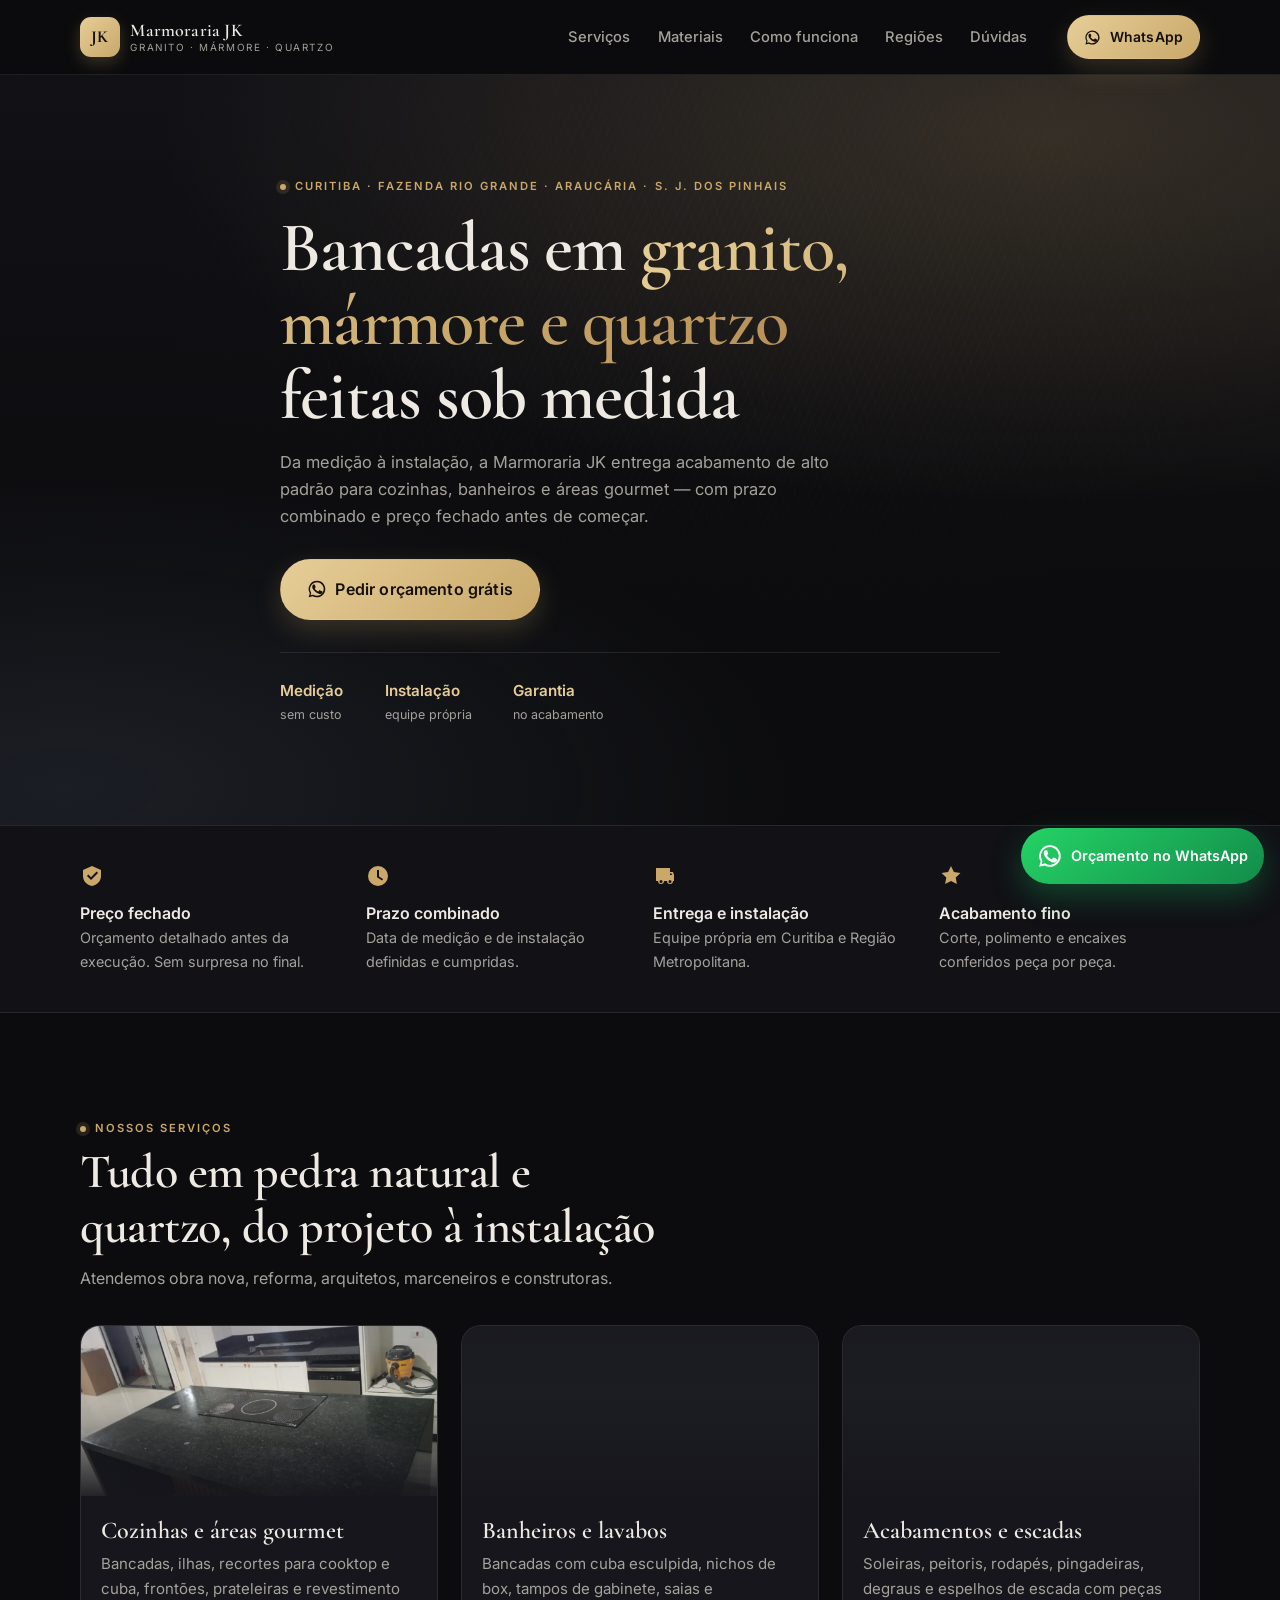
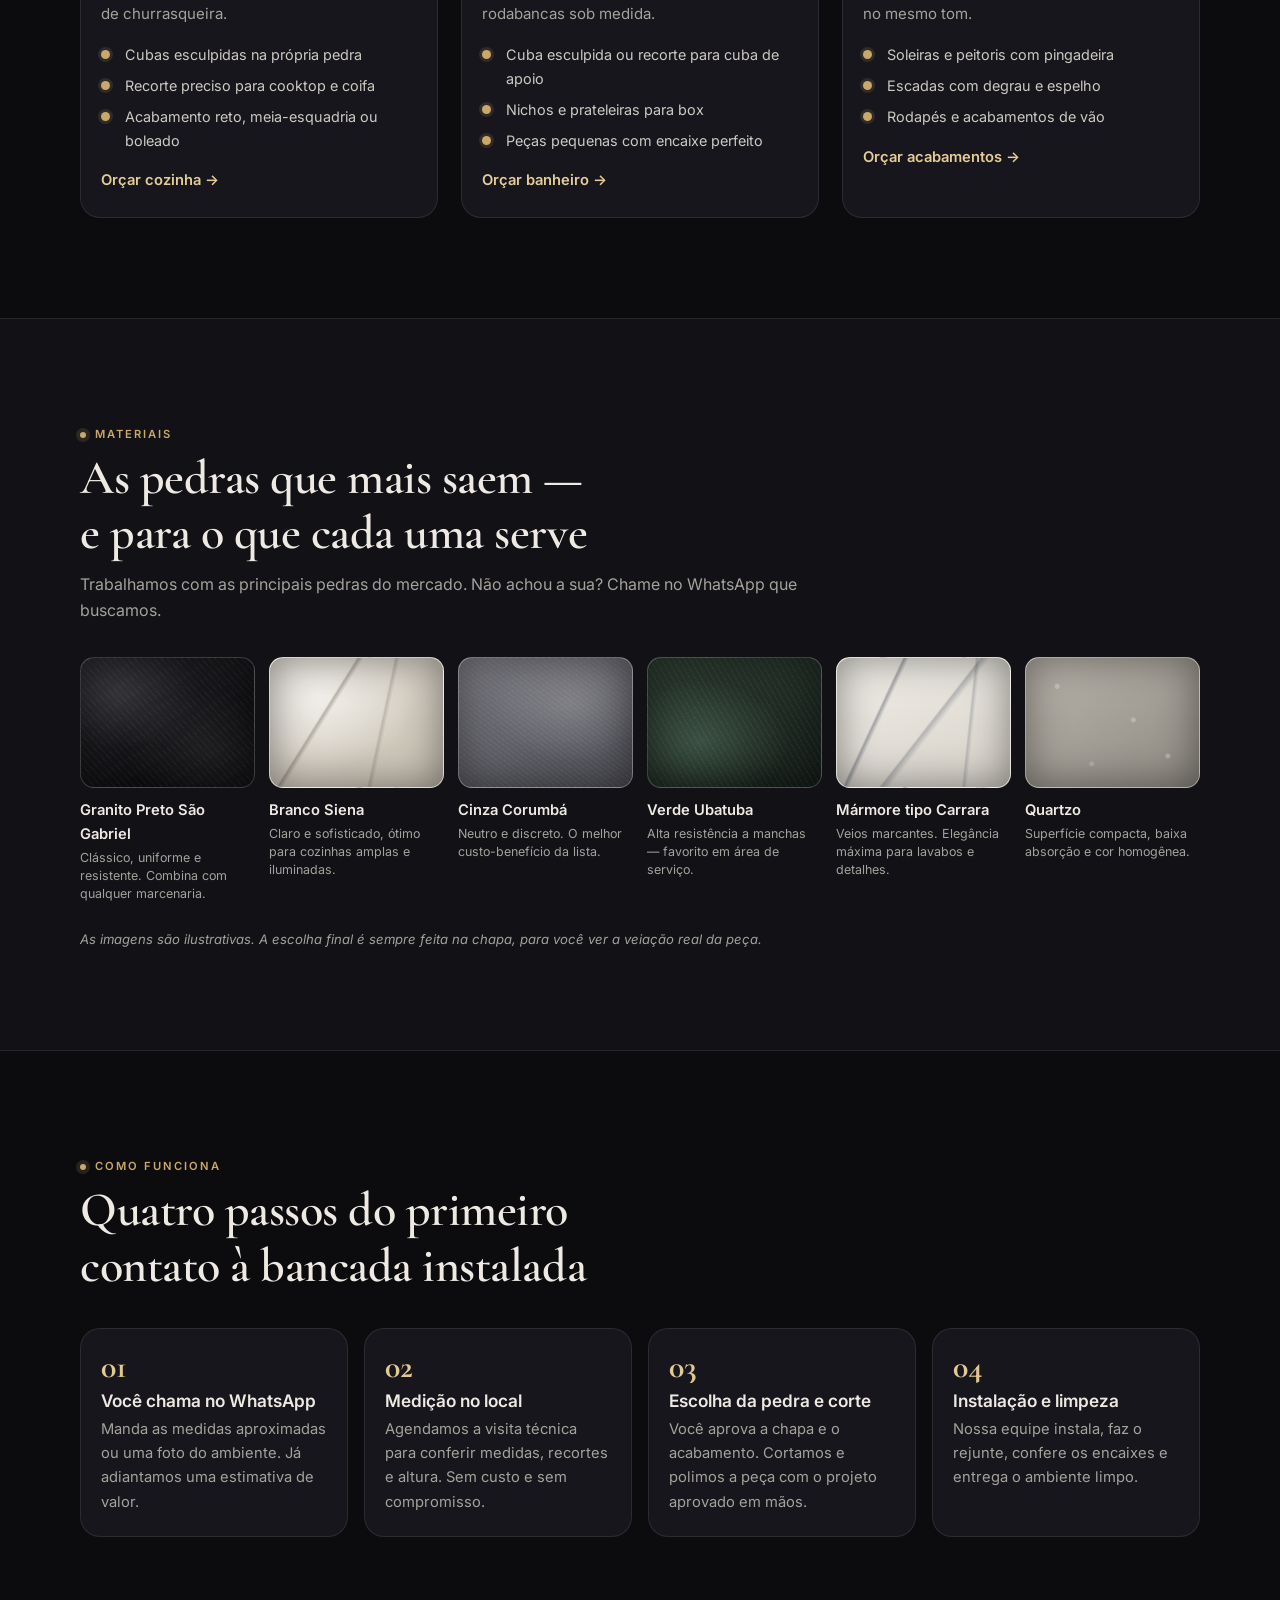
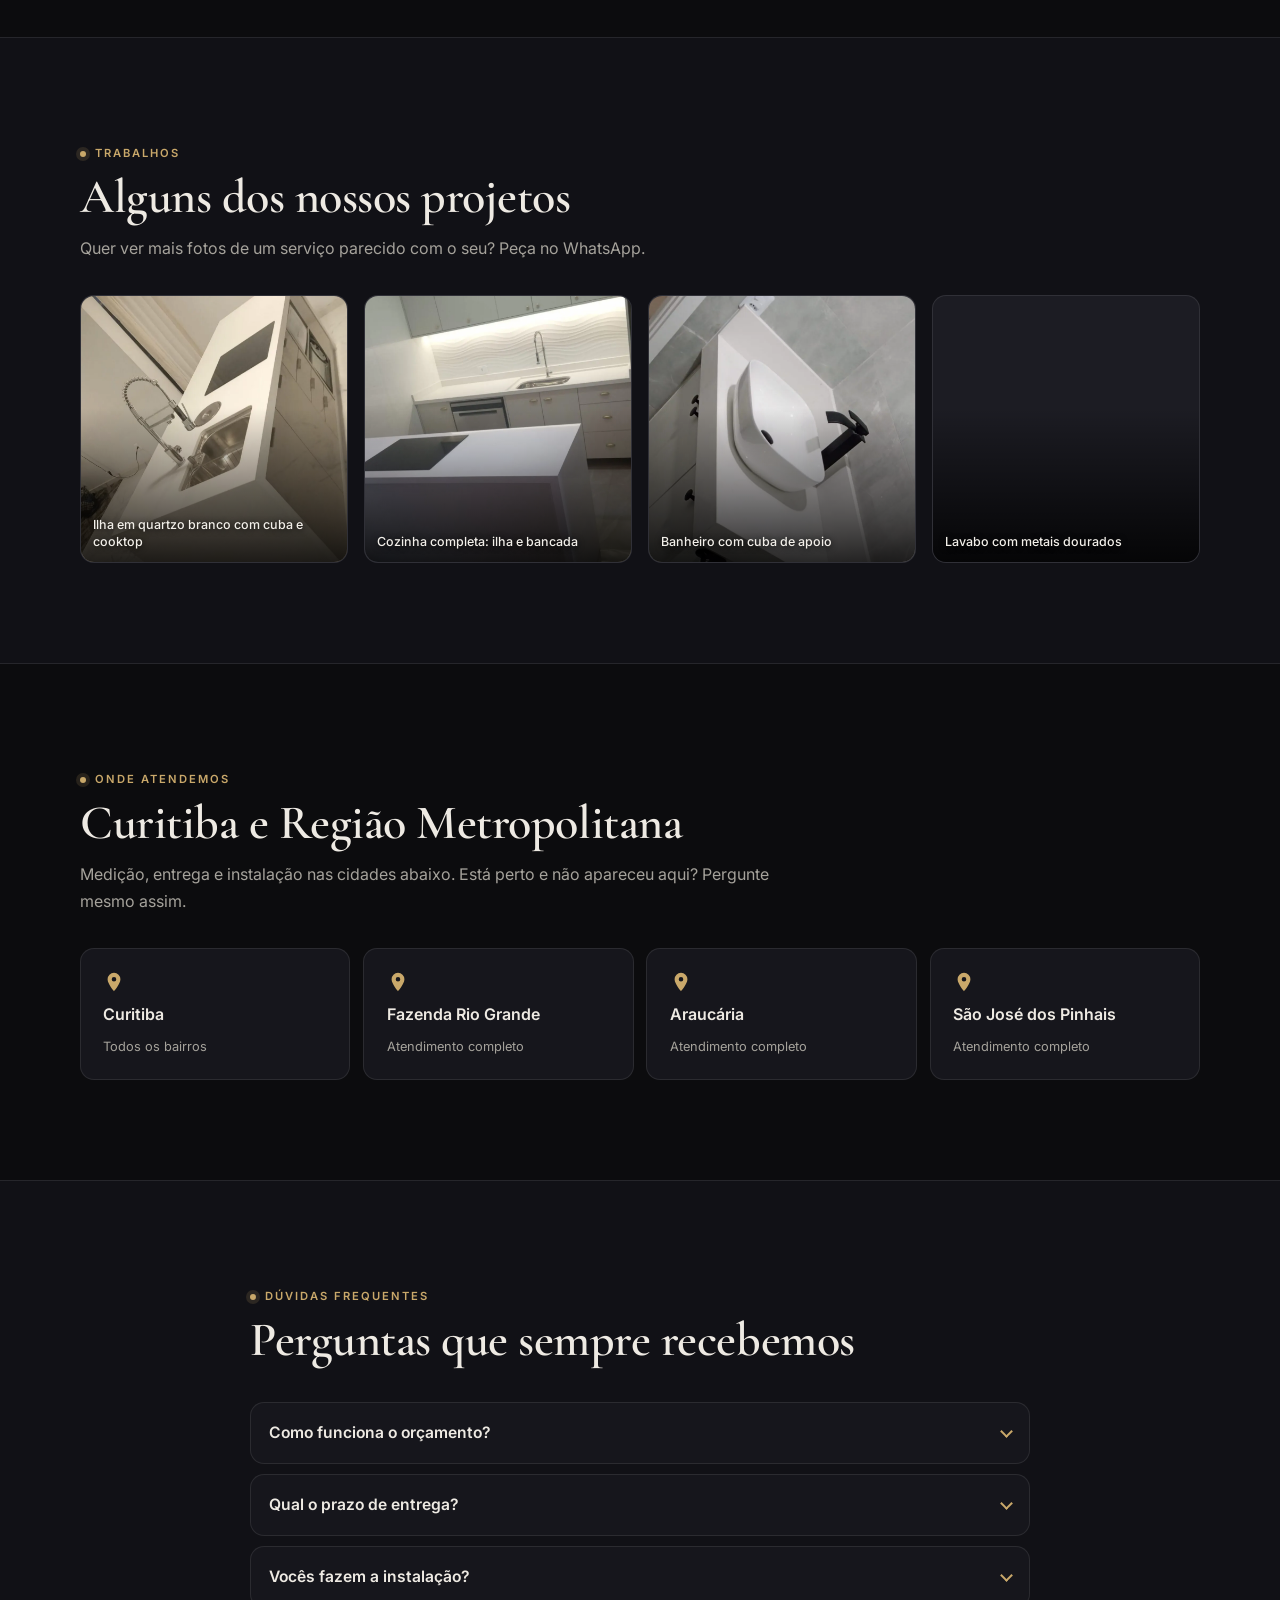
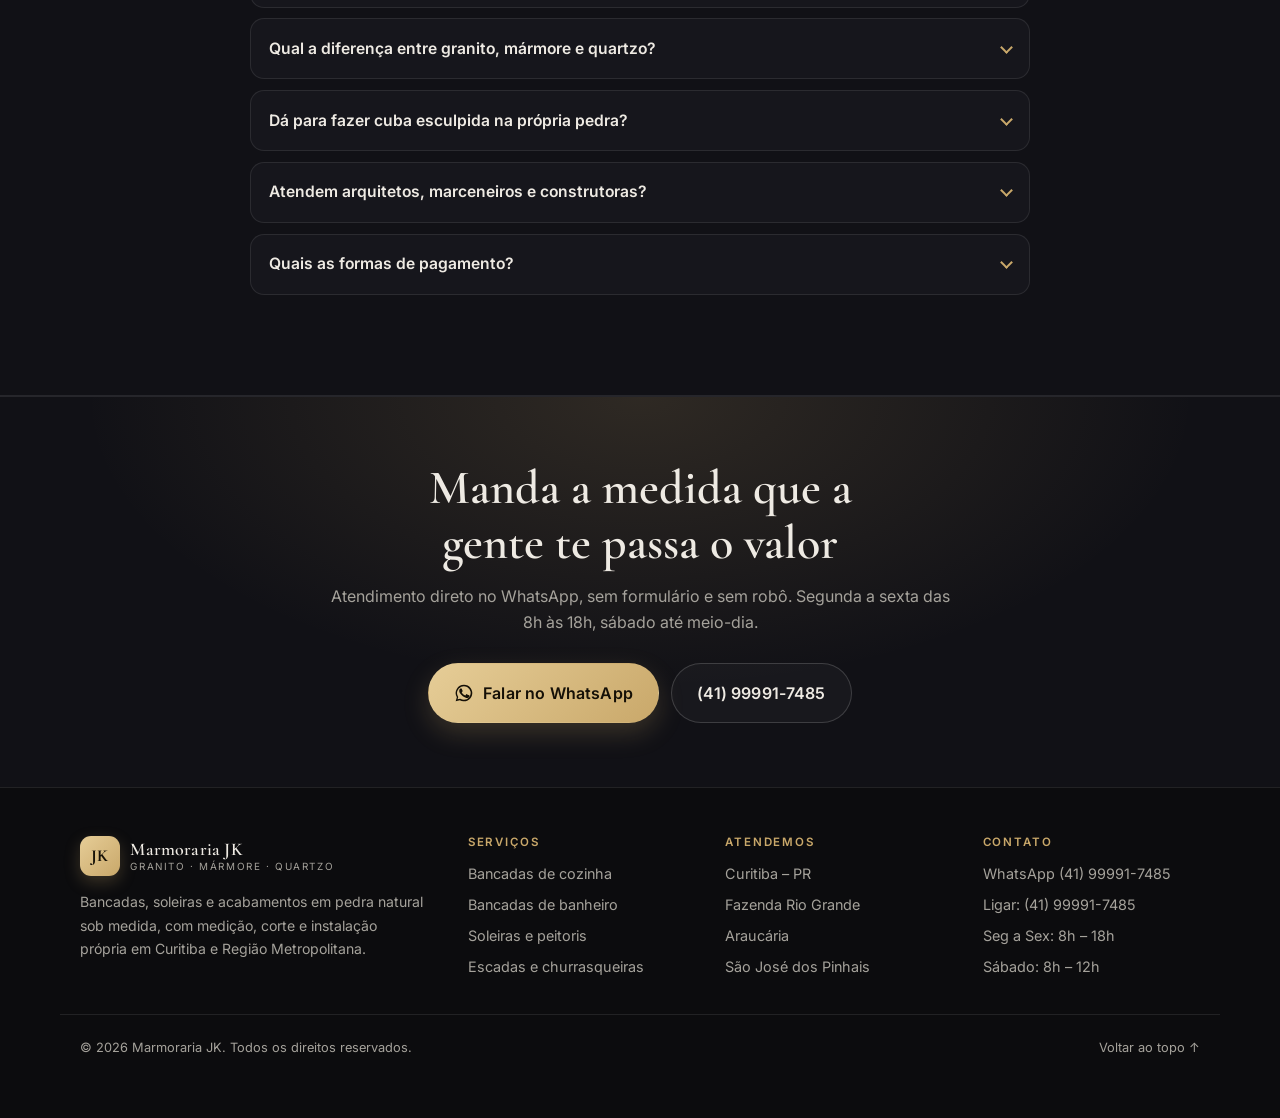
==== commit 334dd498: "Adiciona as fotos reais dos trabalhos nos cards e na galeria 7 fotos selecionadas de 9 (descartadas " ====
--- a/index.html
+++ b/index.html
@@ -10,15 +10,15 @@
 <meta name="keywords" content="marmoraria curitiba, bancada de granito curitiba, marmoraria fazenda rio grande, marmoraria araucária, marmoraria são josé dos pinhais, bancada de cozinha, pia de mármore, soleira granito, quartzo">
 <meta name="author" content="Marmoraria JK">
 <meta name="robots" content="index, follow">
-<link rel="canonical" href="https://marmorariajk.vercel.app/">
+<link rel="canonical" href="https://marmoraria-jk.vercel.app/">
 
 <meta property="og:type" content="website">
 <meta property="og:locale" content="pt_BR">
 <meta property="og:site_name" content="Marmoraria JK">
 <meta property="og:title" content="Marmoraria JK | Bancadas em Granito, Mármore e Quartzo em Curitiba">
 <meta property="og:description" content="Bancadas sob medida em granito, mármore e quartzo. Medição, corte e instalação em Curitiba e Região Metropolitana. Orçamento grátis pelo WhatsApp.">
-<meta property="og:url" content="https://marmorariajk.vercel.app/">
-<meta property="og:image" content="https://marmorariajk.vercel.app/assets/og-image.png">
+<meta property="og:url" content="https://marmoraria-jk.vercel.app/">
+<meta property="og:image" content="https://marmoraria-jk.vercel.app/assets/og-image.png">
 <meta property="og:image:width" content="1200">
 <meta property="og:image:height" content="630">
 <meta name="twitter:card" content="summary_large_image">
@@ -36,13 +36,13 @@
 {
   "@context": "https://schema.org",
   "@type": "HomeAndConstructionBusiness",
-  "@id": "https://marmorariajk.vercel.app/#business",
+  "@id": "https://marmoraria-jk.vercel.app/#business",
   "name": "Marmoraria JK",
   "description": "Marmoraria especializada em bancadas de cozinha, banheiro, soleiras, peitoris e escadas em granito, mármore e quartzo, com medição, corte e instalação em Curitiba e Região Metropolitana.",
-  "url": "https://marmorariajk.vercel.app/",
+  "url": "https://marmoraria-jk.vercel.app/",
   "telephone": "+5541999917485",
   "priceRange": "$$",
-  "image": "https://marmorariajk.vercel.app/assets/og-image.png",
+  "image": "https://marmoraria-jk.vercel.app/assets/og-image.png",
   "address": {
     "@type": "PostalAddress",
     "addressLocality": "Curitiba",
@@ -175,7 +175,12 @@
 
     <div class="cards">
       <article class="card">
-        <div class="card-media" data-stone="preto" aria-hidden="true"></div>
+        <div class="card-media">
+          <picture>
+          <source srcset="/assets/fotos/cozinha-ilha-granito-preto.webp" type="image/webp">
+          <img src="/assets/fotos/cozinha-ilha-granito-preto.jpg" alt="Ilha de cozinha em granito preto com recorte para cooktop, executada pela Marmoraria JK" width="1200" height="540" loading="lazy" decoding="async">
+        </picture>
+        </div>
         <div class="card-body">
           <h3>Cozinhas e áreas gourmet</h3>
           <p>Bancadas, ilhas, recortes para cooktop e cuba, frontões, prateleiras e revestimento de churrasqueira.</p>
@@ -189,7 +194,12 @@
       </article>
 
       <article class="card">
-        <div class="card-media" data-stone="branco" aria-hidden="true"></div>
+        <div class="card-media">
+          <picture>
+          <source srcset="/assets/fotos/banheiro-bancada-travertino.webp" type="image/webp">
+          <img src="/assets/fotos/banheiro-bancada-travertino.jpg" alt="Bancada de banheiro em m&aacute;rmore travertino com cuba embutida e rodabanca" width="1200" height="540" loading="lazy" decoding="async">
+        </picture>
+        </div>
         <div class="card-body">
           <h3>Banheiros e lavabos</h3>
           <p>Bancadas com cuba esculpida, nichos de box, tampos de gabinete, saias e rodabancas sob medida.</p>
@@ -203,7 +213,12 @@
       </article>
 
       <article class="card">
-        <div class="card-media" data-stone="cinza" aria-hidden="true"></div>
+        <div class="card-media">
+          <picture>
+          <source srcset="/assets/fotos/cozinha-bancada-acabamento.webp" type="image/webp">
+          <img src="/assets/fotos/cozinha-bancada-acabamento.jpg" alt="Bancada em quartzo branco com cuba embutida, faixa de acabamento e rodabanca" width="1200" height="540" loading="lazy" decoding="async">
+        </picture>
+        </div>
         <div class="card-body">
           <h3>Acabamentos e escadas</h3>
           <p>Soleiras, peitoris, rodapés, pingadeiras, degraus e espelhos de escada com peças no mesmo tom.</p>
@@ -283,14 +298,35 @@
       <p class="section-sub">Quer ver mais fotos de um serviço parecido com o seu? Peça no WhatsApp.</p>
     </header>
 
-    <!-- SUBSTITUA os divs .gal-item por <img src="/assets/foto-1.jpg" alt="..."> quando tiver as fotos reais -->
     <div class="gallery">
-      <div class="gal-item" data-stone="preto"><span>Bancada de cozinha em granito preto</span></div>
-      <div class="gal-item" data-stone="branco"><span>Ilha com cuba esculpida</span></div>
-      <div class="gal-item" data-stone="cinza"><span>Bancada de banheiro com nicho</span></div>
-      <div class="gal-item" data-stone="verde-ubatuba"><span>Área gourmet e churrasqueira</span></div>
-      <div class="gal-item" data-stone="marmore-carrara"><span>Lavabo em mármore</span></div>
-      <div class="gal-item" data-stone="quartzo"><span>Escada em pedra polida</span></div>
+      <figure class="gal-item">
+        <picture>
+          <source srcset="/assets/fotos/galeria-ilha-quartzo-branco.webp" type="image/webp">
+          <img src="/assets/fotos/galeria-ilha-quartzo-branco.jpg" alt="Ilha de cozinha em quartzo branco com cuba de inox e recorte para cooktop" width="1000" height="1000" loading="lazy" decoding="async">
+        </picture>
+        <figcaption>Ilha em quartzo branco com cuba e cooktop</figcaption>
+      </figure>
+      <figure class="gal-item">
+        <picture>
+          <source srcset="/assets/fotos/galeria-cozinha-completa.webp" type="image/webp">
+          <img src="/assets/fotos/galeria-cozinha-completa.jpg" alt="Cozinha completa com ilha em quartzo branco e bancada com cuba embutida" width="1000" height="1000" loading="lazy" decoding="async">
+        </picture>
+        <figcaption>Cozinha completa: ilha e bancada</figcaption>
+      </figure>
+      <figure class="gal-item">
+        <picture>
+          <source srcset="/assets/fotos/galeria-banheiro-cuba-apoio.webp" type="image/webp">
+          <img src="/assets/fotos/galeria-banheiro-cuba-apoio.jpg" alt="Bancada de banheiro em quartzo branco com cuba de apoio e metais pretos" width="1000" height="1000" loading="lazy" decoding="async">
+        </picture>
+        <figcaption>Banheiro com cuba de apoio</figcaption>
+      </figure>
+      <figure class="gal-item">
+        <picture>
+          <source srcset="/assets/fotos/galeria-lavabo-dourado.webp" type="image/webp">
+          <img src="/assets/fotos/galeria-lavabo-dourado.jpg" alt="Bancada de lavabo em quartzo branco com cuba de apoio e metais dourados" width="1000" height="1000" loading="lazy" decoding="async">
+        </picture>
+        <figcaption>Lavabo com metais dourados</figcaption>
+      </figure>
     </div>
   </div>
 </section>
--- a/styles.css
+++ b/styles.css
@@ -210,10 +210,12 @@
   transition:transform var(--t),border-color var(--t),box-shadow var(--t);
 }
 .card:hover{transform:translateY(-4px);border-color:rgba(201,168,106,.4);box-shadow:var(--shadow)}
-.card-media{height:150px;position:relative}
+.card-media{height:170px;position:relative;overflow:hidden;background:var(--surface-2)}
+.card-media img{width:100%;height:100%;object-fit:cover;display:block;transition:transform .6s cubic-bezier(.22,.61,.36,1)}
+.card:hover .card-media img{transform:scale(1.05)}
 .card-media::after{
-  content:"";position:absolute;inset:0;
-  background:linear-gradient(180deg,transparent 45%,rgba(22,22,28,.95));
+  content:"";position:absolute;inset:0;pointer-events:none;
+  background:linear-gradient(180deg,rgba(12,12,14,.15) 0%,transparent 40%,rgba(22,22,28,.92));
 }
 .card-body{padding:1.3rem 1.25rem 1.5rem}
 .card-body h3{font-family:var(--serif);font-size:1.5rem;margin-bottom:.5rem}
@@ -303,20 +305,26 @@
 /* ---------- galeria ---------- */
 .gallery{display:grid;grid-template-columns:repeat(2,1fr);gap:.7rem}
 .gal-item{
-  position:relative;aspect-ratio:1/1;border-radius:var(--r);overflow:hidden;
-  border:1px solid var(--line);display:flex;align-items:flex-end;
-  transition:transform var(--t),border-color var(--t);
-}
-.gal-item:hover{transform:scale(1.02);border-color:rgba(201,168,106,.4)}
+  position:relative;margin:0;aspect-ratio:1/1;border-radius:var(--r);overflow:hidden;
+  border:1px solid var(--line);background:var(--surface-2);
+  transition:border-color var(--t),box-shadow var(--t);
+}
+.gal-item:hover{border-color:rgba(201,168,106,.45);box-shadow:var(--shadow)}
+.gal-item picture{position:absolute;inset:0;display:block}
+.gal-item img{
+  width:100%;height:100%;object-fit:cover;display:block;
+  transition:transform .6s cubic-bezier(.22,.61,.36,1);
+}
+.gal-item:hover img{transform:scale(1.06)}
 .gal-item::before{
-  content:"";position:absolute;inset:0;
-  background:linear-gradient(180deg,transparent 40%,rgba(0,0,0,.85));
-}
-.gal-item span{
-  position:relative;z-index:1;padding:.7rem;font-size:.76rem;font-weight:500;
+  content:"";position:absolute;inset:0;z-index:1;pointer-events:none;
+  background:linear-gradient(180deg,transparent 42%,rgba(0,0,0,.82));
+}
+.gal-item figcaption{
+  position:absolute;left:0;right:0;bottom:0;z-index:2;
+  padding:.7rem .75rem;font-size:.78rem;font-weight:500;
   color:#f2efe9;text-shadow:0 1px 6px rgba(0,0,0,.9);line-height:1.35;
 }
-.gallery img{width:100%;height:100%;object-fit:cover}
 
 /* ---------- regiões ---------- */
 .regions{display:grid;grid-template-columns:1fr;gap:.8rem}
@@ -406,7 +414,6 @@
   .cta-actions{flex-direction:row;justify-content:center}
   .strip-grid{grid-template-columns:repeat(2,1fr);gap:1.6rem}
   .stones{grid-template-columns:repeat(3,1fr)}
-  .gallery{grid-template-columns:repeat(3,1fr)}
   .regions{grid-template-columns:repeat(2,1fr)}
   .steps{grid-template-columns:repeat(2,1fr)}
   .footer-grid{grid-template-columns:repeat(2,1fr)}
@@ -434,7 +441,7 @@
   .hero-badges{display:flex;gap:2.6rem}
   .strip-grid{grid-template-columns:repeat(4,1fr)}
   .cards{grid-template-columns:repeat(3,1fr);gap:1.4rem}
-  .card-media{height:170px}
+  .gallery{grid-template-columns:repeat(4,1fr);gap:1rem}
   .steps{grid-template-columns:repeat(4,1fr)}
   .regions{grid-template-columns:repeat(4,1fr)}
   .region{flex-direction:column;align-items:flex-start;gap:.5rem;padding:1.4rem}
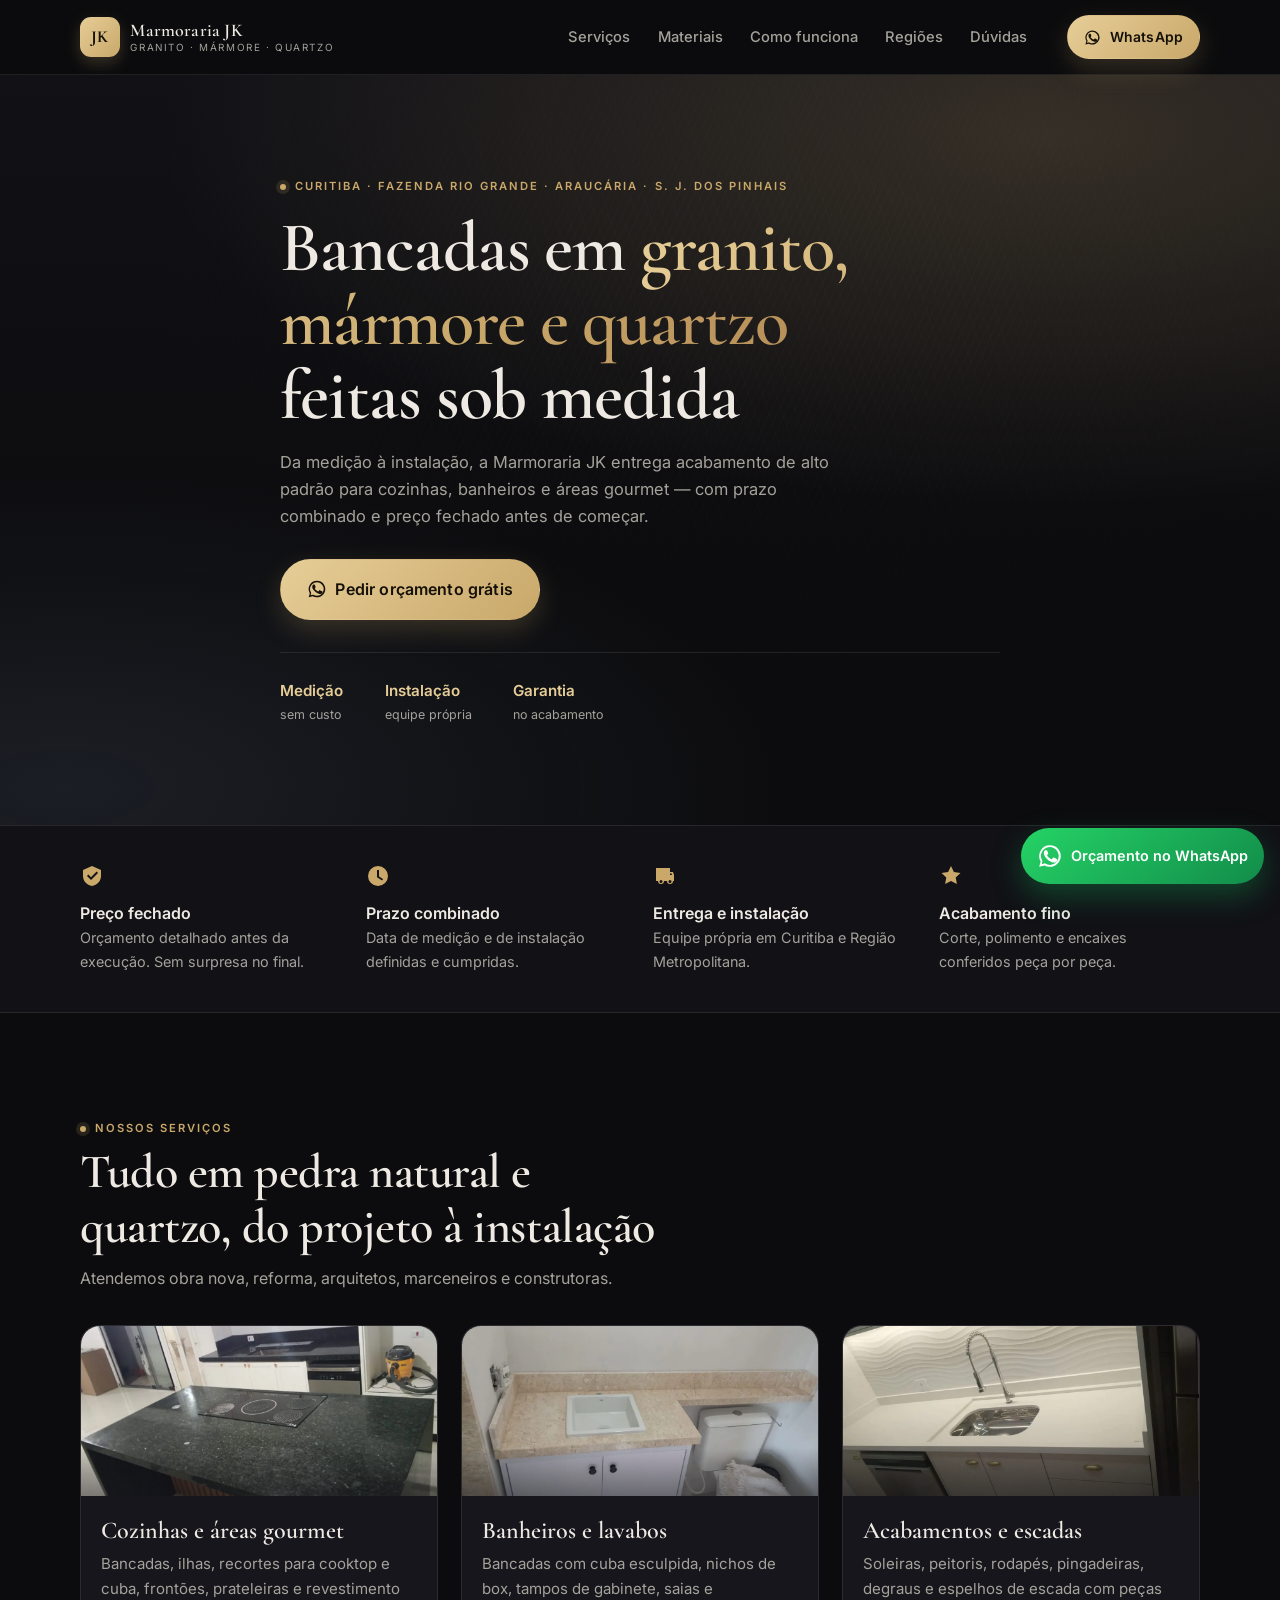
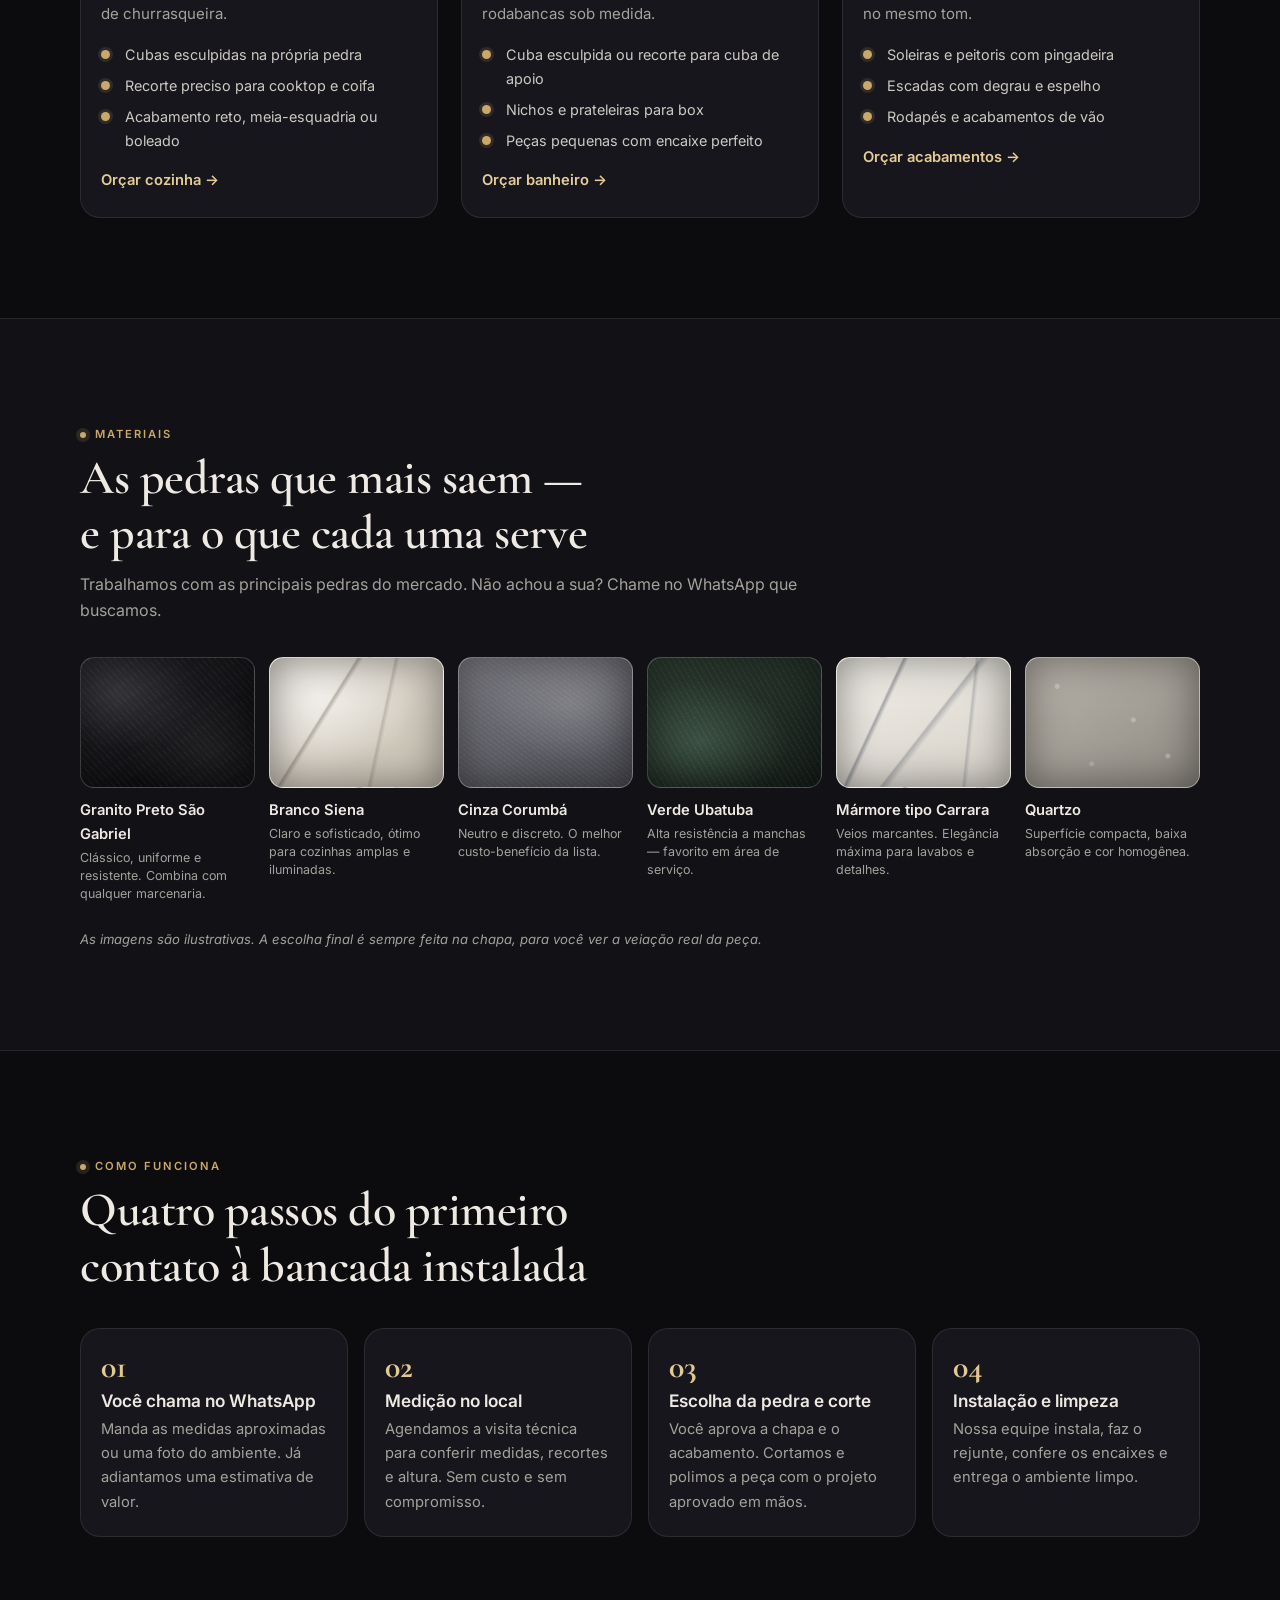
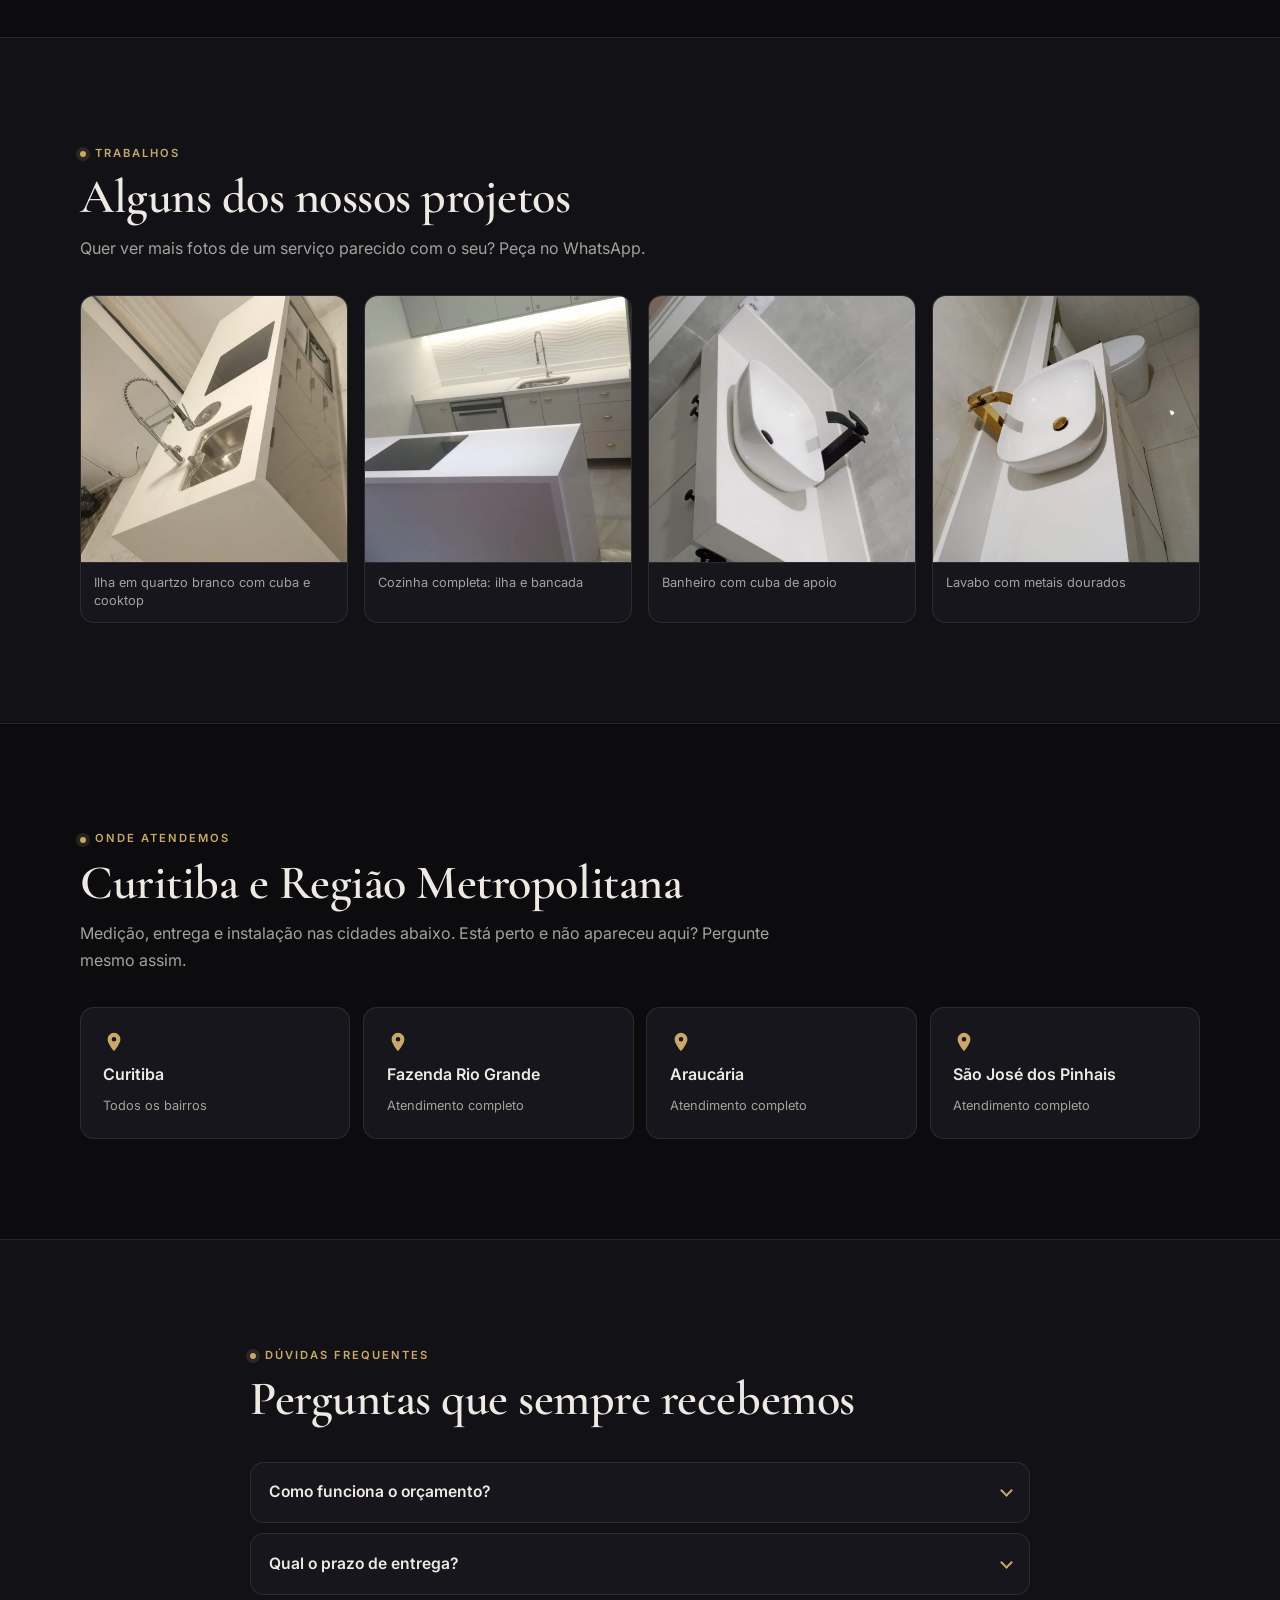
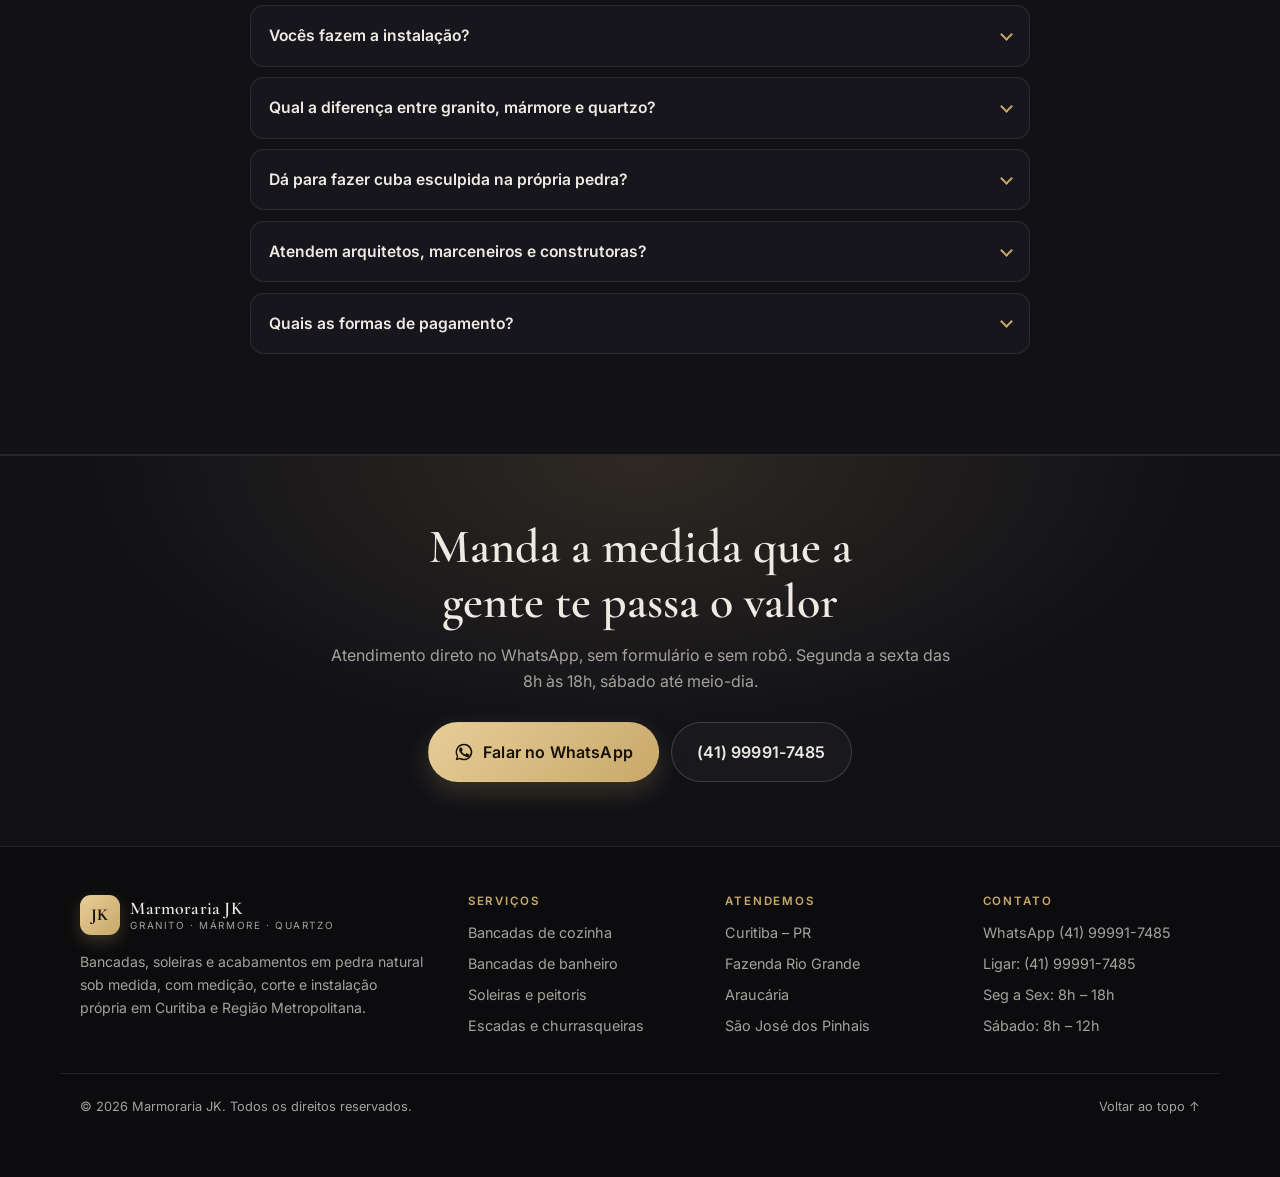
==== commit 9eb06305: "Instala a tag do Google Ads e marca o clique no WhatsApp como conversao Tag AW-18133557925 no <head>" ====
--- a/index.html
+++ b/index.html
@@ -31,6 +31,15 @@
 <link href="https://fonts.googleapis.com/css2?family=Cormorant+Garamond:wght@500;600;700&family=Inter:wght@400;500;600;700&display=swap" rel="stylesheet">
 
 <link rel="stylesheet" href="/styles.css">
+
+<!-- Google tag (gtag.js) — Google Ads -->
+<script async src="https://www.googletagmanager.com/gtag/js?id=AW-18133557925"></script>
+<script>
+  window.dataLayer = window.dataLayer || [];
+  function gtag(){dataLayer.push(arguments);}
+  gtag('js', new Date());
+  gtag('config', 'AW-18133557925');
+</script>
 
 <script type="application/ld+json">
 {
--- a/styles.css
+++ b/styles.css
@@ -215,7 +215,7 @@
 .card:hover .card-media img{transform:scale(1.05)}
 .card-media::after{
   content:"";position:absolute;inset:0;pointer-events:none;
-  background:linear-gradient(180deg,rgba(12,12,14,.15) 0%,transparent 40%,rgba(22,22,28,.92));
+  background:linear-gradient(180deg,transparent 72%,rgba(22,22,28,.45));
 }
 .card-body{padding:1.3rem 1.25rem 1.5rem}
 .card-body h3{font-family:var(--serif);font-size:1.5rem;margin-bottom:.5rem}
@@ -305,25 +305,21 @@
 /* ---------- galeria ---------- */
 .gallery{display:grid;grid-template-columns:repeat(2,1fr);gap:.7rem}
 .gal-item{
-  position:relative;margin:0;aspect-ratio:1/1;border-radius:var(--r);overflow:hidden;
-  border:1px solid var(--line);background:var(--surface-2);
+  margin:0;border-radius:var(--r);overflow:hidden;
+  border:1px solid var(--line);background:var(--surface);
+  display:flex;flex-direction:column;
   transition:border-color var(--t),box-shadow var(--t);
 }
 .gal-item:hover{border-color:rgba(201,168,106,.45);box-shadow:var(--shadow)}
-.gal-item picture{position:absolute;inset:0;display:block}
+.gal-item picture{display:block;position:relative;aspect-ratio:1/1;overflow:hidden}
 .gal-item img{
   width:100%;height:100%;object-fit:cover;display:block;
   transition:transform .6s cubic-bezier(.22,.61,.36,1);
 }
-.gal-item:hover img{transform:scale(1.06)}
-.gal-item::before{
-  content:"";position:absolute;inset:0;z-index:1;pointer-events:none;
-  background:linear-gradient(180deg,transparent 42%,rgba(0,0,0,.82));
-}
+.gal-item:hover img{transform:scale(1.05)}
 .gal-item figcaption{
-  position:absolute;left:0;right:0;bottom:0;z-index:2;
-  padding:.7rem .75rem;font-size:.78rem;font-weight:500;
-  color:#f2efe9;text-shadow:0 1px 6px rgba(0,0,0,.9);line-height:1.35;
+  padding:.65rem .8rem .75rem;font-size:.8rem;line-height:1.4;
+  color:var(--muted);border-top:1px solid var(--line);
 }
 
 /* ---------- regiões ---------- */
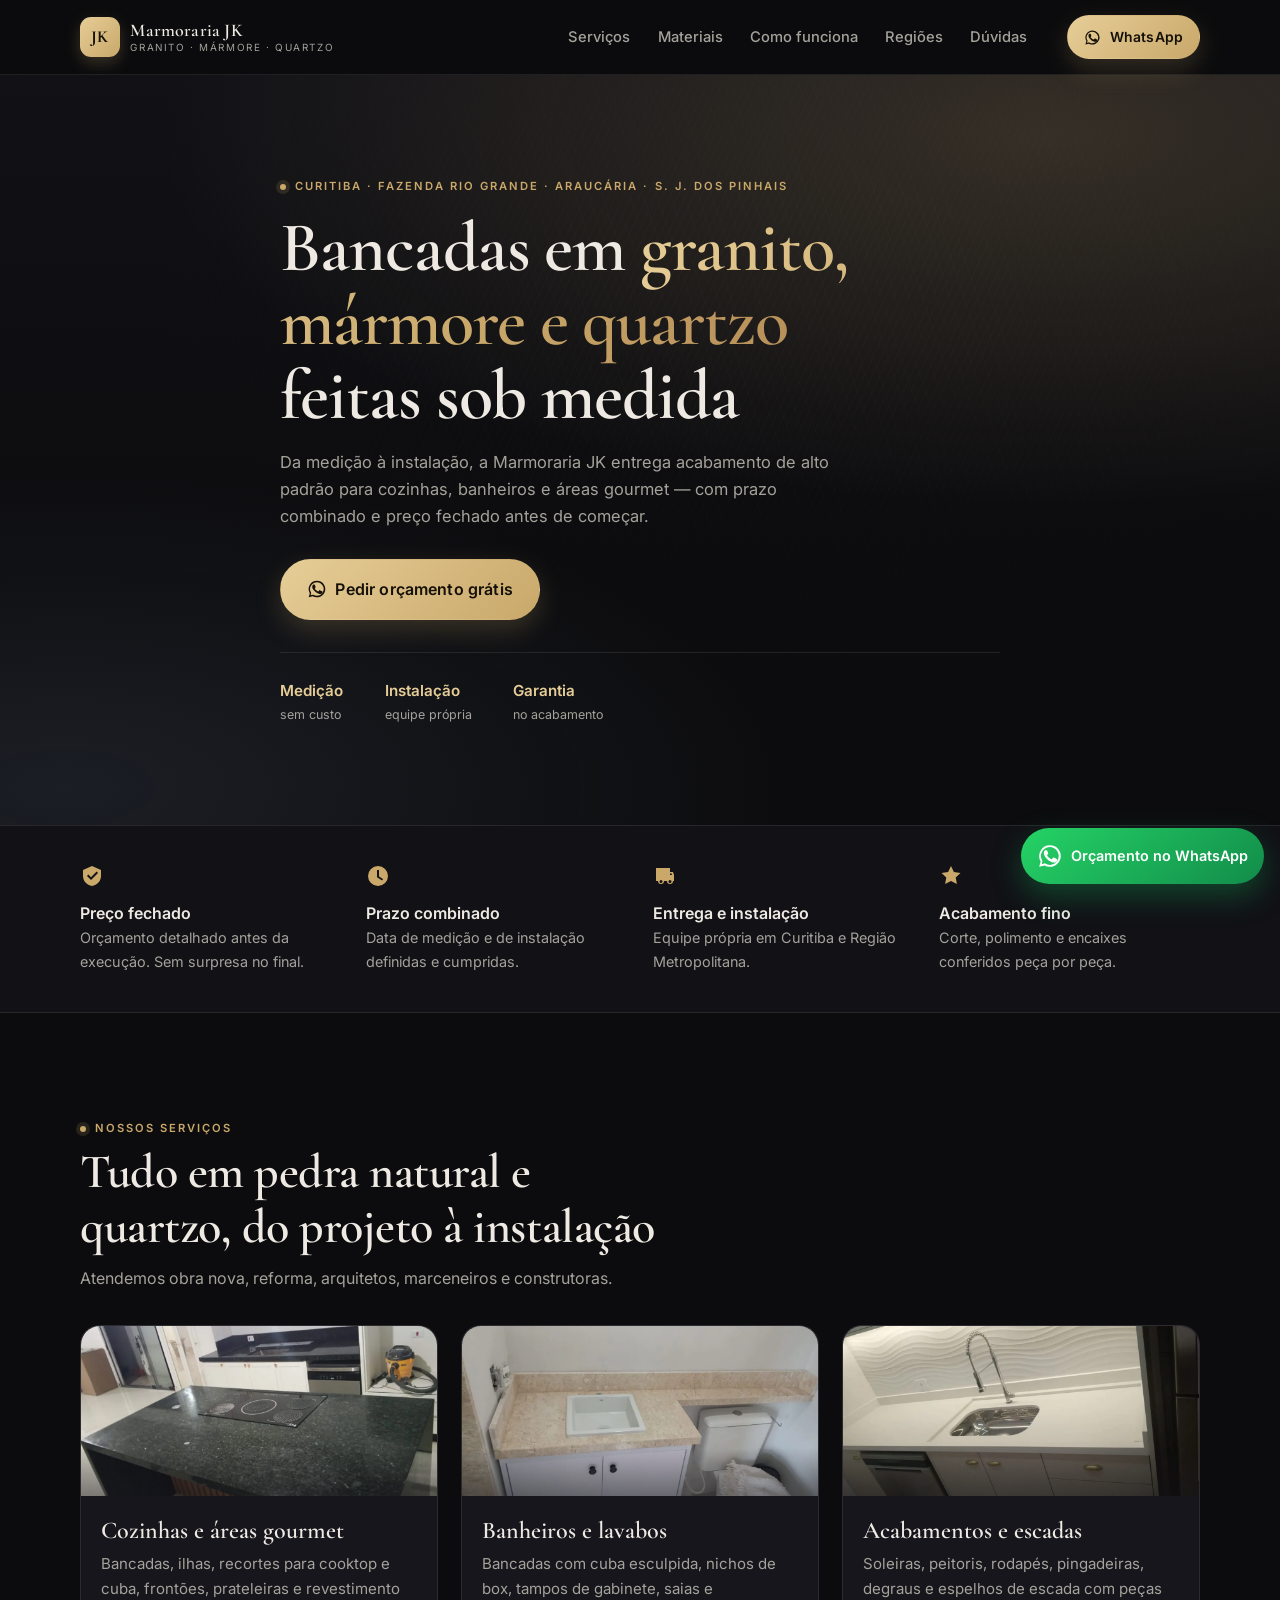
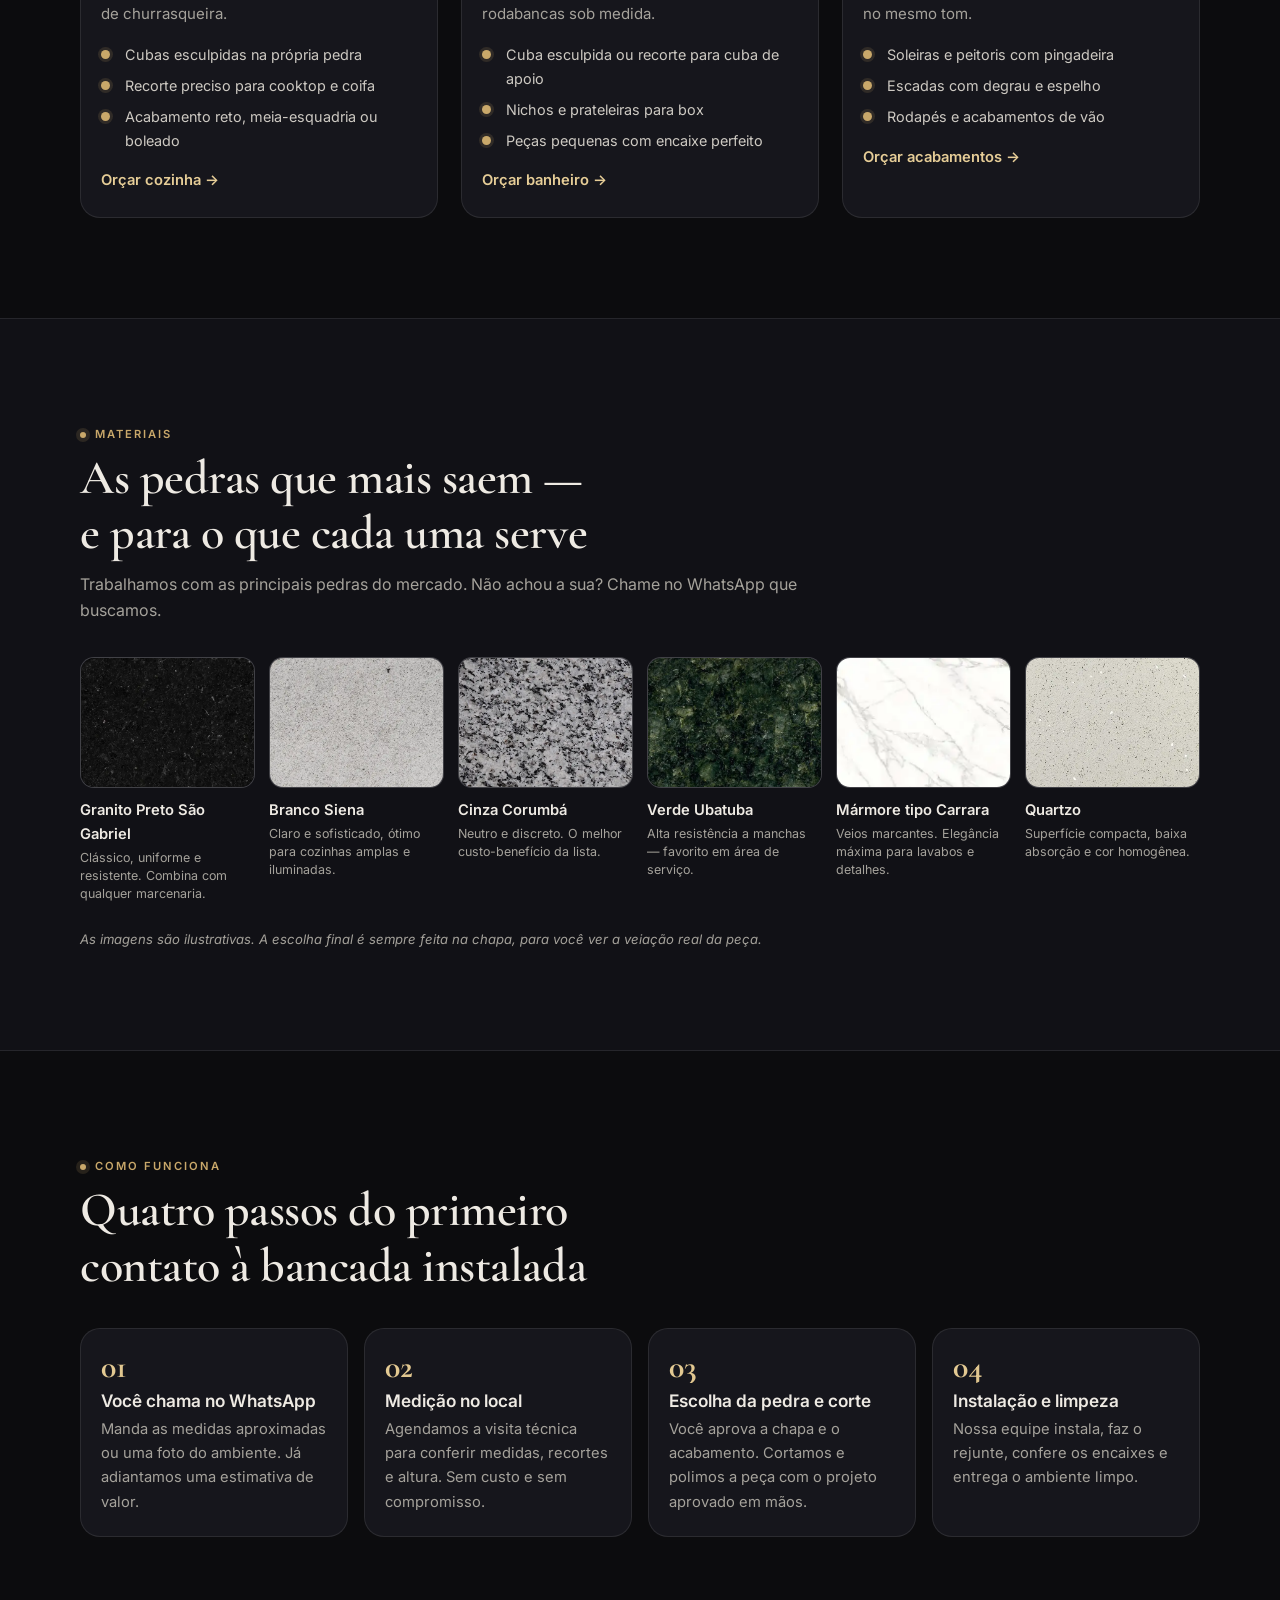
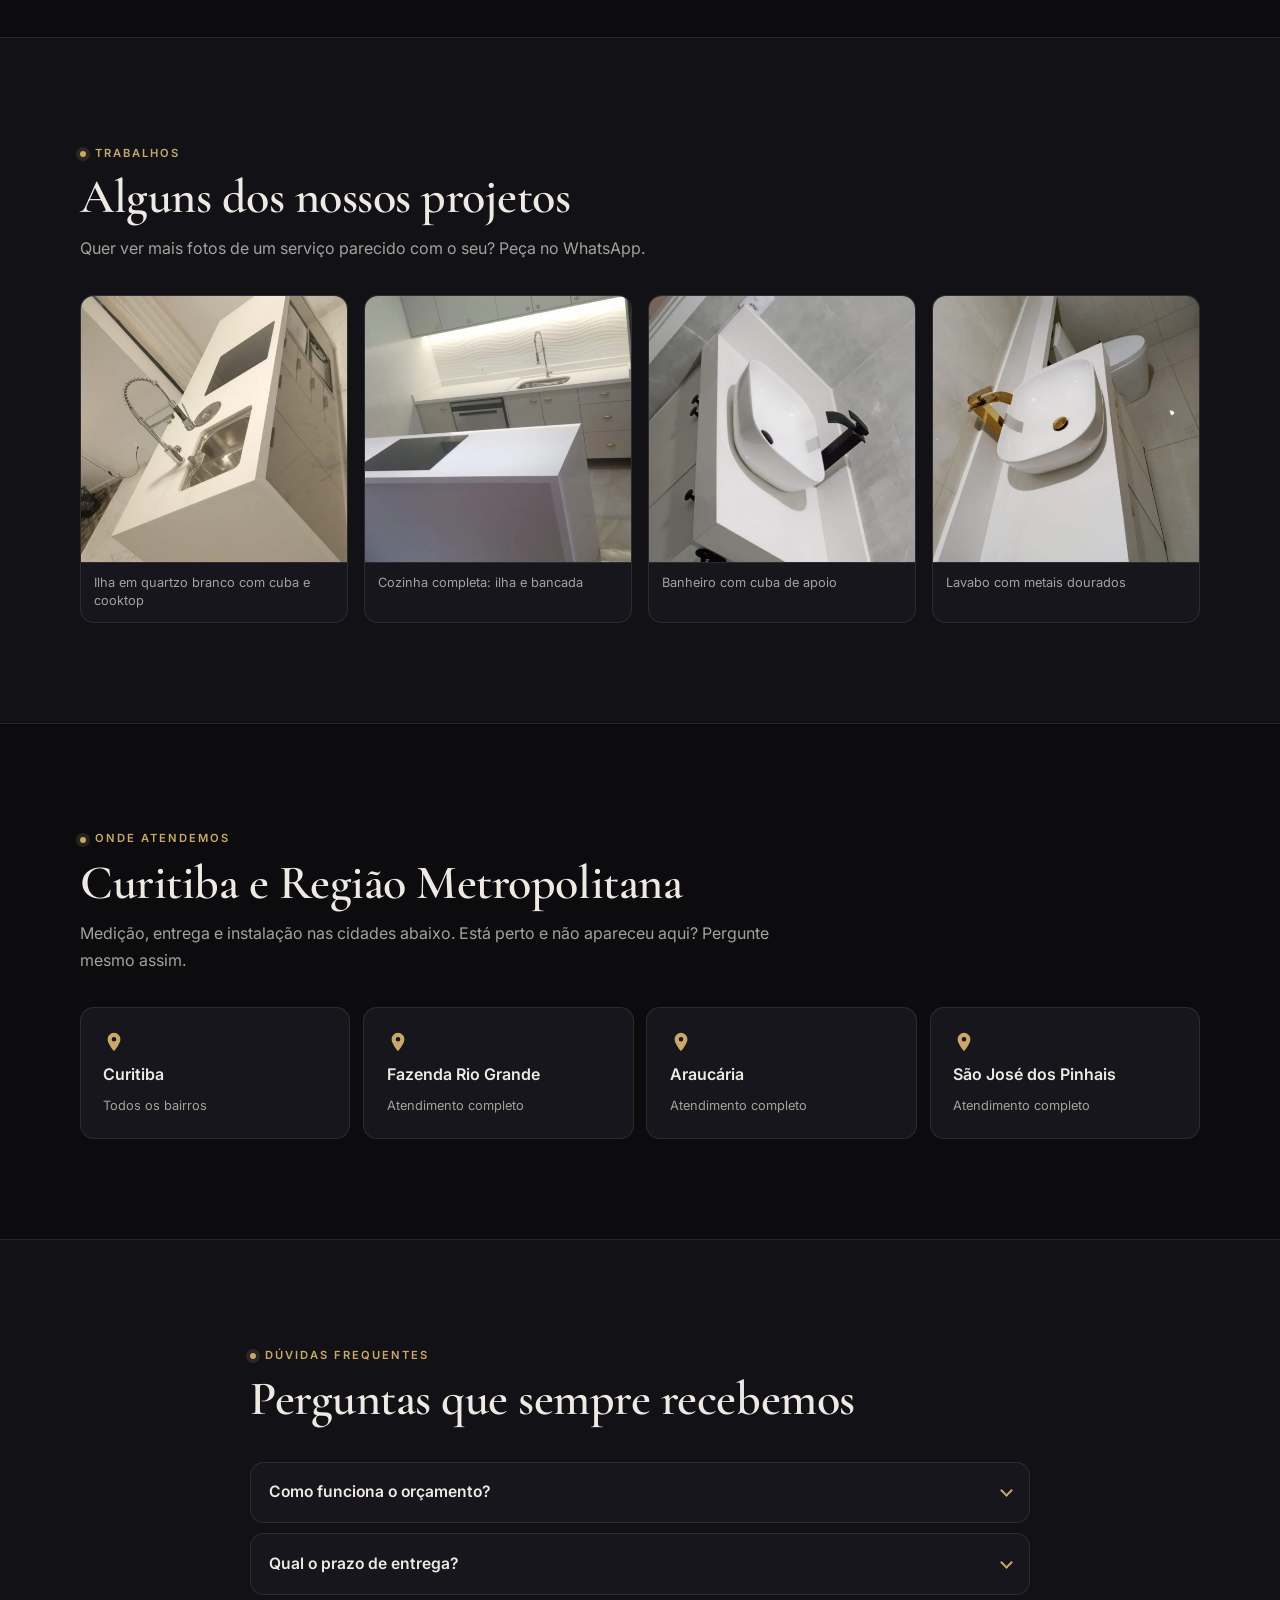
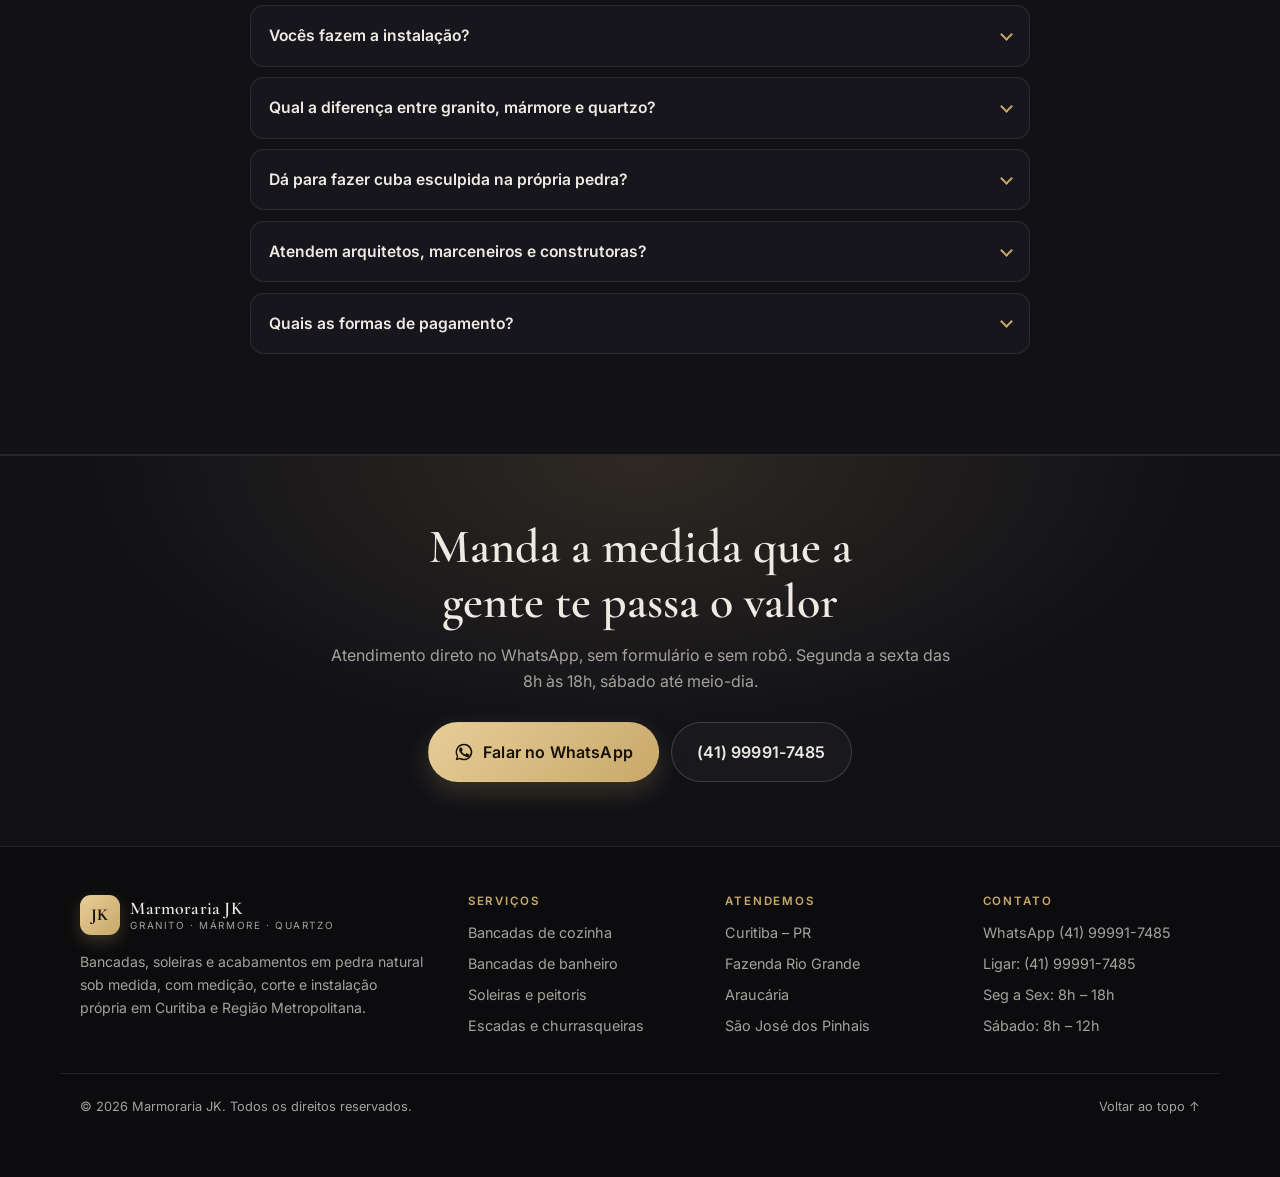
==== commit 84285093: "Troca as amostras de pedra em CSS por fotos reais As seis amostras da secao Materiais passam a usar " ====
--- a/index.html
+++ b/index.html
@@ -253,12 +253,48 @@
     </header>
 
     <div class="stones">
-      <figure class="stone"><div class="swatch" data-stone="sao-gabriel" aria-hidden="true"></div><figcaption><strong>Granito Preto São Gabriel</strong><span>Clássico, uniforme e resistente. Combina com qualquer marcenaria.</span></figcaption></figure>
-      <figure class="stone"><div class="swatch" data-stone="branco-siena" aria-hidden="true"></div><figcaption><strong>Branco Siena</strong><span>Claro e sofisticado, ótimo para cozinhas amplas e iluminadas.</span></figcaption></figure>
-      <figure class="stone"><div class="swatch" data-stone="cinza-corumba" aria-hidden="true"></div><figcaption><strong>Cinza Corumbá</strong><span>Neutro e discreto. O melhor custo-benefício da lista.</span></figcaption></figure>
-      <figure class="stone"><div class="swatch" data-stone="verde-ubatuba" aria-hidden="true"></div><figcaption><strong>Verde Ubatuba</strong><span>Alta resistência a manchas — favorito em área de serviço.</span></figcaption></figure>
-      <figure class="stone"><div class="swatch" data-stone="marmore-carrara" aria-hidden="true"></div><figcaption><strong>Mármore tipo Carrara</strong><span>Veios marcantes. Elegância máxima para lavabos e detalhes.</span></figcaption></figure>
-      <figure class="stone"><div class="swatch" data-stone="quartzo" aria-hidden="true"></div><figcaption><strong>Quartzo</strong><span>Superfície compacta, baixa absorção e cor homogênea.</span></figcaption></figure>
+      <figure class="stone">
+        <picture class="swatch">
+          <source srcset="/assets/pedras/preto-sao-gabriel.webp" type="image/webp">
+          <img src="/assets/pedras/preto-sao-gabriel.jpg" alt="Amostra de granito Preto S&atilde;o Gabriel" width="560" height="420" loading="lazy" decoding="async">
+        </picture>
+        <figcaption><strong>Granito Preto São Gabriel</strong><span>Clássico, uniforme e resistente. Combina com qualquer marcenaria.</span></figcaption>
+      </figure>
+      <figure class="stone">
+        <picture class="swatch">
+          <source srcset="/assets/pedras/branco-siena.webp" type="image/webp">
+          <img src="/assets/pedras/branco-siena.jpg" alt="Amostra de granito Branco Siena" width="560" height="420" loading="lazy" decoding="async">
+        </picture>
+        <figcaption><strong>Branco Siena</strong><span>Claro e sofisticado, ótimo para cozinhas amplas e iluminadas.</span></figcaption>
+      </figure>
+      <figure class="stone">
+        <picture class="swatch">
+          <source srcset="/assets/pedras/cinza-corumba.webp" type="image/webp">
+          <img src="/assets/pedras/cinza-corumba.jpg" alt="Amostra de granito Cinza Corumb&aacute;" width="560" height="420" loading="lazy" decoding="async">
+        </picture>
+        <figcaption><strong>Cinza Corumbá</strong><span>Neutro e discreto. O melhor custo-benefício da lista.</span></figcaption>
+      </figure>
+      <figure class="stone">
+        <picture class="swatch">
+          <source srcset="/assets/pedras/verde-ubatuba.webp" type="image/webp">
+          <img src="/assets/pedras/verde-ubatuba.jpg" alt="Amostra de granito Verde Ubatuba" width="560" height="420" loading="lazy" decoding="async">
+        </picture>
+        <figcaption><strong>Verde Ubatuba</strong><span>Alta resistência a manchas — favorito em área de serviço.</span></figcaption>
+      </figure>
+      <figure class="stone">
+        <picture class="swatch">
+          <source srcset="/assets/pedras/marmore-carrara.webp" type="image/webp">
+          <img src="/assets/pedras/marmore-carrara.jpg" alt="Amostra de m&aacute;rmore tipo Carrara" width="350" height="263" loading="lazy" decoding="async">
+        </picture>
+        <figcaption><strong>Mármore tipo Carrara</strong><span>Veios marcantes. Elegância máxima para lavabos e detalhes.</span></figcaption>
+      </figure>
+      <figure class="stone">
+        <picture class="swatch">
+          <source srcset="/assets/pedras/quartzo.webp" type="image/webp">
+          <img src="/assets/pedras/quartzo.jpg" alt="Amostra de quartzo branco" width="560" height="420" loading="lazy" decoding="async">
+        </picture>
+        <figcaption><strong>Quartzo</strong><span>Superfície compacta, baixa absorção e cor homogênea.</span></figcaption>
+      </figure>
     </div>
 
     <p class="note">As imagens são ilustrativas. A escolha final é sempre feita na chapa, para você ver a veiação real da peça.</p>
--- a/styles.css
+++ b/styles.css
@@ -232,59 +232,20 @@
 .stones{display:grid;grid-template-columns:repeat(2,1fr);gap:.9rem}
 .stone{margin:0}
 .swatch{
-  aspect-ratio:4/3;border-radius:var(--r);border:1px solid var(--line-strong);
-  box-shadow:inset 0 0 40px rgba(0,0,0,.45);
-}
+  display:block;position:relative;aspect-ratio:4/3;overflow:hidden;
+  border-radius:var(--r);border:1px solid var(--line-strong);
+  background:var(--surface-2);
+}
+.swatch img{
+  width:100%;height:100%;object-fit:cover;display:block;
+  transition:transform .5s cubic-bezier(.22,.61,.36,1);
+}
+.stone:hover .swatch img{transform:scale(1.06)}
 .stone figcaption{display:flex;flex-direction:column;gap:.15rem;margin-top:.6rem}
 .stone figcaption strong{font-size:.92rem;font-weight:600}
 .stone figcaption span{font-size:.78rem;color:var(--muted);line-height:1.45}
 
 .note{margin-top:1.6rem;font-size:.82rem;color:var(--muted);font-style:italic}
-
-/* --- texturas de pedra em CSS --- */
-[data-stone]{background-color:#1e1e24}
-
-[data-stone="preto"],[data-stone="sao-gabriel"]{
-  background-image:
-    radial-gradient(ellipse at 22% 28%,rgba(255,255,255,.10),transparent 42%),
-    radial-gradient(ellipse at 72% 70%,rgba(255,255,255,.07),transparent 46%),
-    repeating-linear-gradient(48deg,rgba(255,255,255,.045) 0 1px,transparent 1px 5px),
-    linear-gradient(150deg,#26262b,#0e0e11 70%);
-}
-[data-stone="branco"],[data-stone="branco-siena"]{
-  background-image:
-    linear-gradient(122deg,transparent 34%,rgba(120,110,95,.45) 35%,transparent 37%),
-    linear-gradient(102deg,transparent 62%,rgba(120,110,95,.3) 63%,transparent 65%),
-    radial-gradient(ellipse at 30% 30%,rgba(255,255,255,.6),transparent 55%),
-    linear-gradient(150deg,#e9e4da,#c3bcae);
-}
-[data-stone="cinza"],[data-stone="cinza-corumba"]{
-  background-image:
-    repeating-linear-gradient(38deg,rgba(255,255,255,.05) 0 1px,transparent 1px 4px),
-    radial-gradient(ellipse at 65% 35%,rgba(255,255,255,.16),transparent 50%),
-    linear-gradient(160deg,#7d7d84,#4a4a52);
-}
-[data-stone="verde-ubatuba"]{
-  background-image:
-    repeating-linear-gradient(60deg,rgba(255,255,255,.05) 0 1px,transparent 1px 5px),
-    radial-gradient(ellipse at 30% 65%,rgba(140,190,150,.25),transparent 52%),
-    linear-gradient(155deg,#2c3b31,#141d18);
-}
-[data-stone="marmore-carrara"]{
-  background-image:
-    linear-gradient(115deg,transparent 28%,rgba(110,115,125,.55) 29%,transparent 31%),
-    linear-gradient(128deg,transparent 52%,rgba(110,115,125,.4) 53%,transparent 56%),
-    linear-gradient(96deg,transparent 74%,rgba(110,115,125,.32) 75%,transparent 77%),
-    linear-gradient(160deg,#f2efe9,#d5d1c8);
-}
-[data-stone="quartzo"]{
-  background-image:
-    radial-gradient(circle at 18% 22%,rgba(255,255,255,.30) 0 2px,transparent 3px),
-    radial-gradient(circle at 62% 48%,rgba(255,255,255,.24) 0 2px,transparent 3px),
-    radial-gradient(circle at 82% 76%,rgba(255,255,255,.28) 0 2px,transparent 3px),
-    radial-gradient(circle at 38% 82%,rgba(255,255,255,.2) 0 2px,transparent 3px),
-    linear-gradient(150deg,#b9b4ab,#8e8a82);
-}
 
 /* ---------- passos ---------- */
 .steps{display:grid;grid-template-columns:1fr;gap:1rem;counter-reset:s}
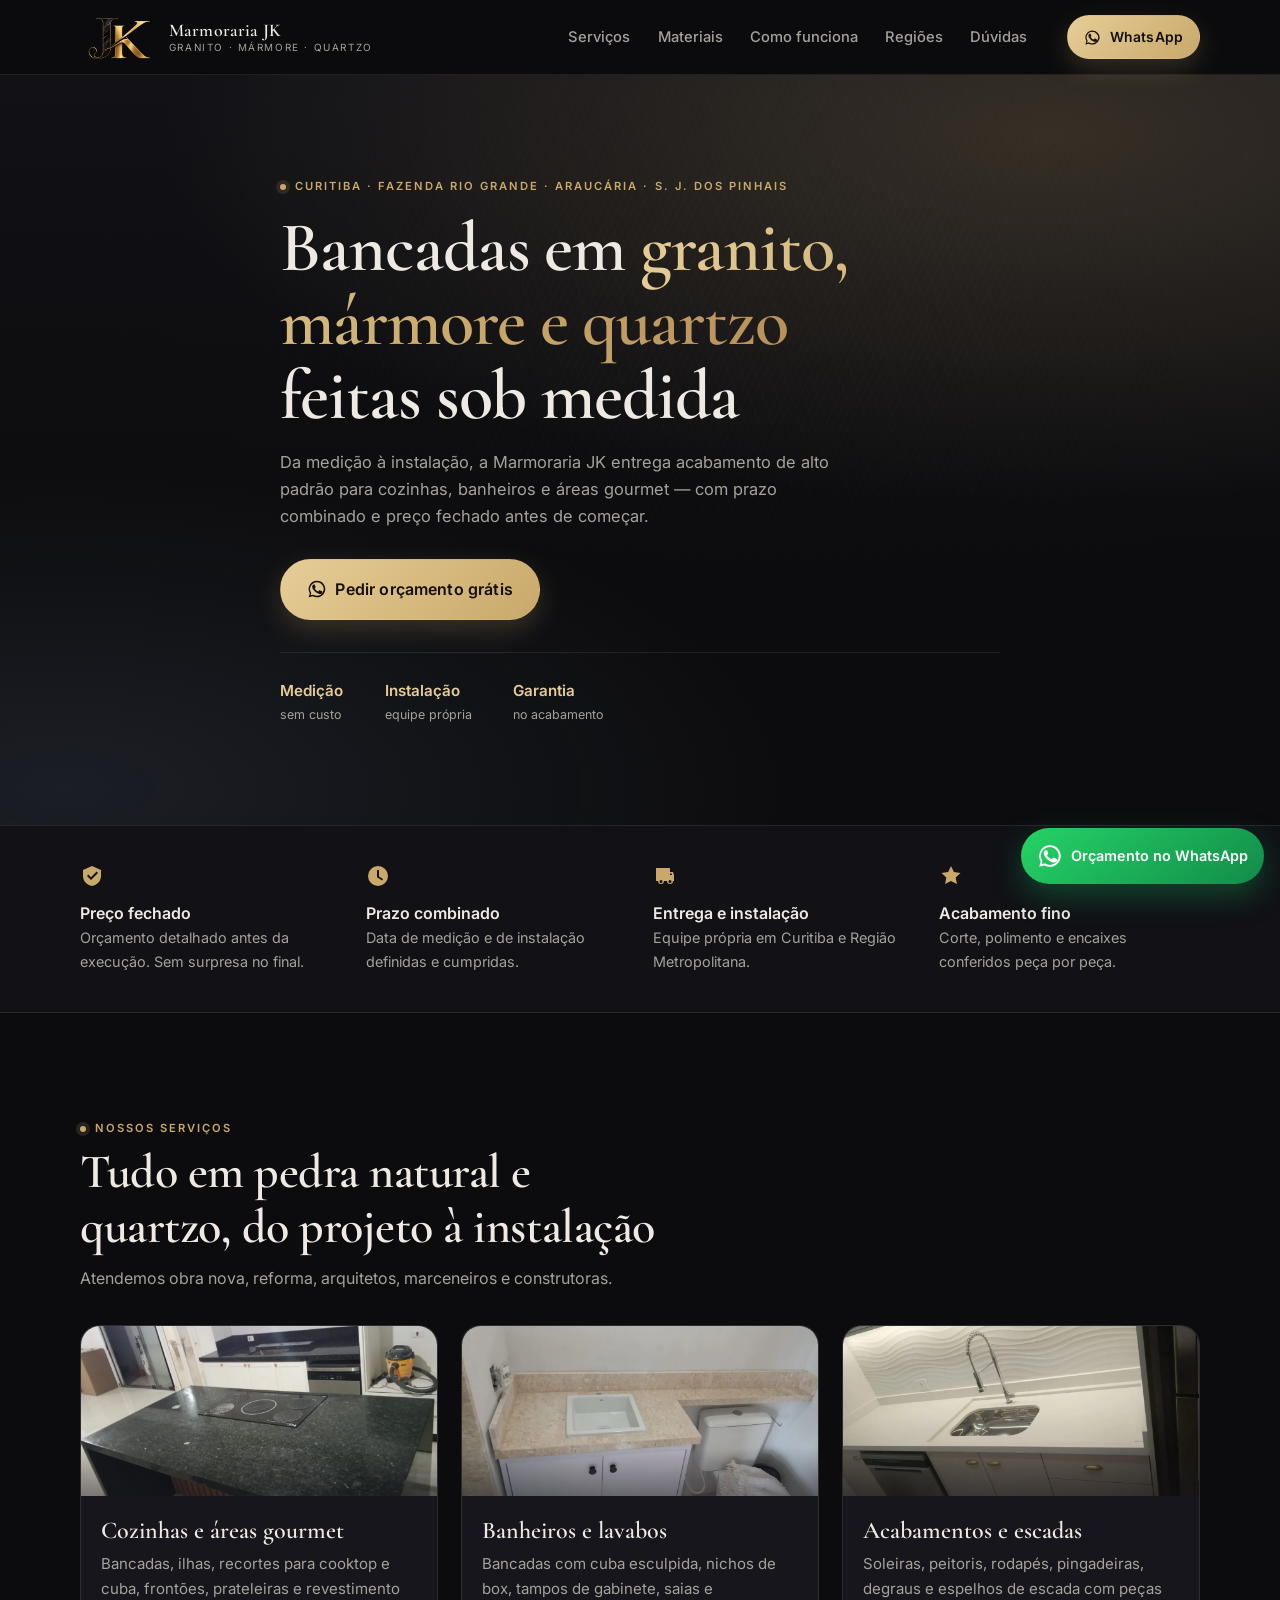
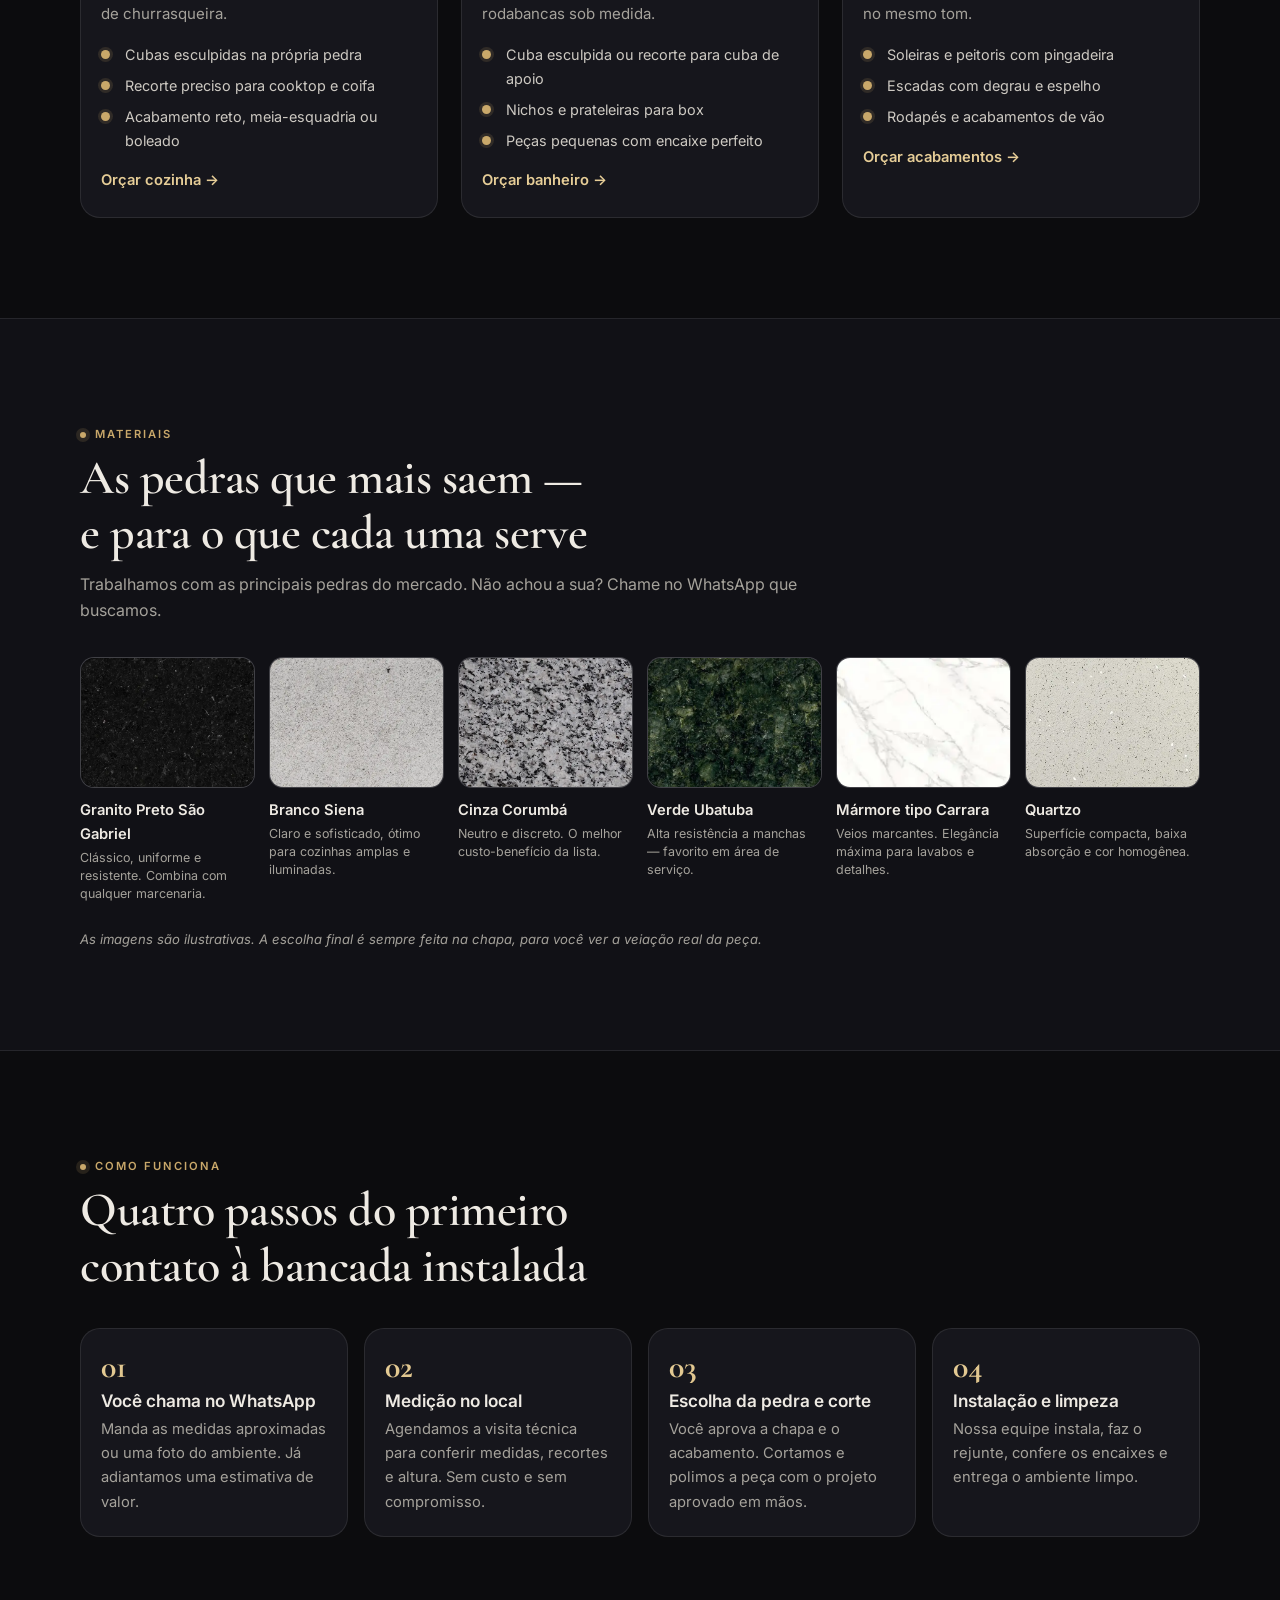
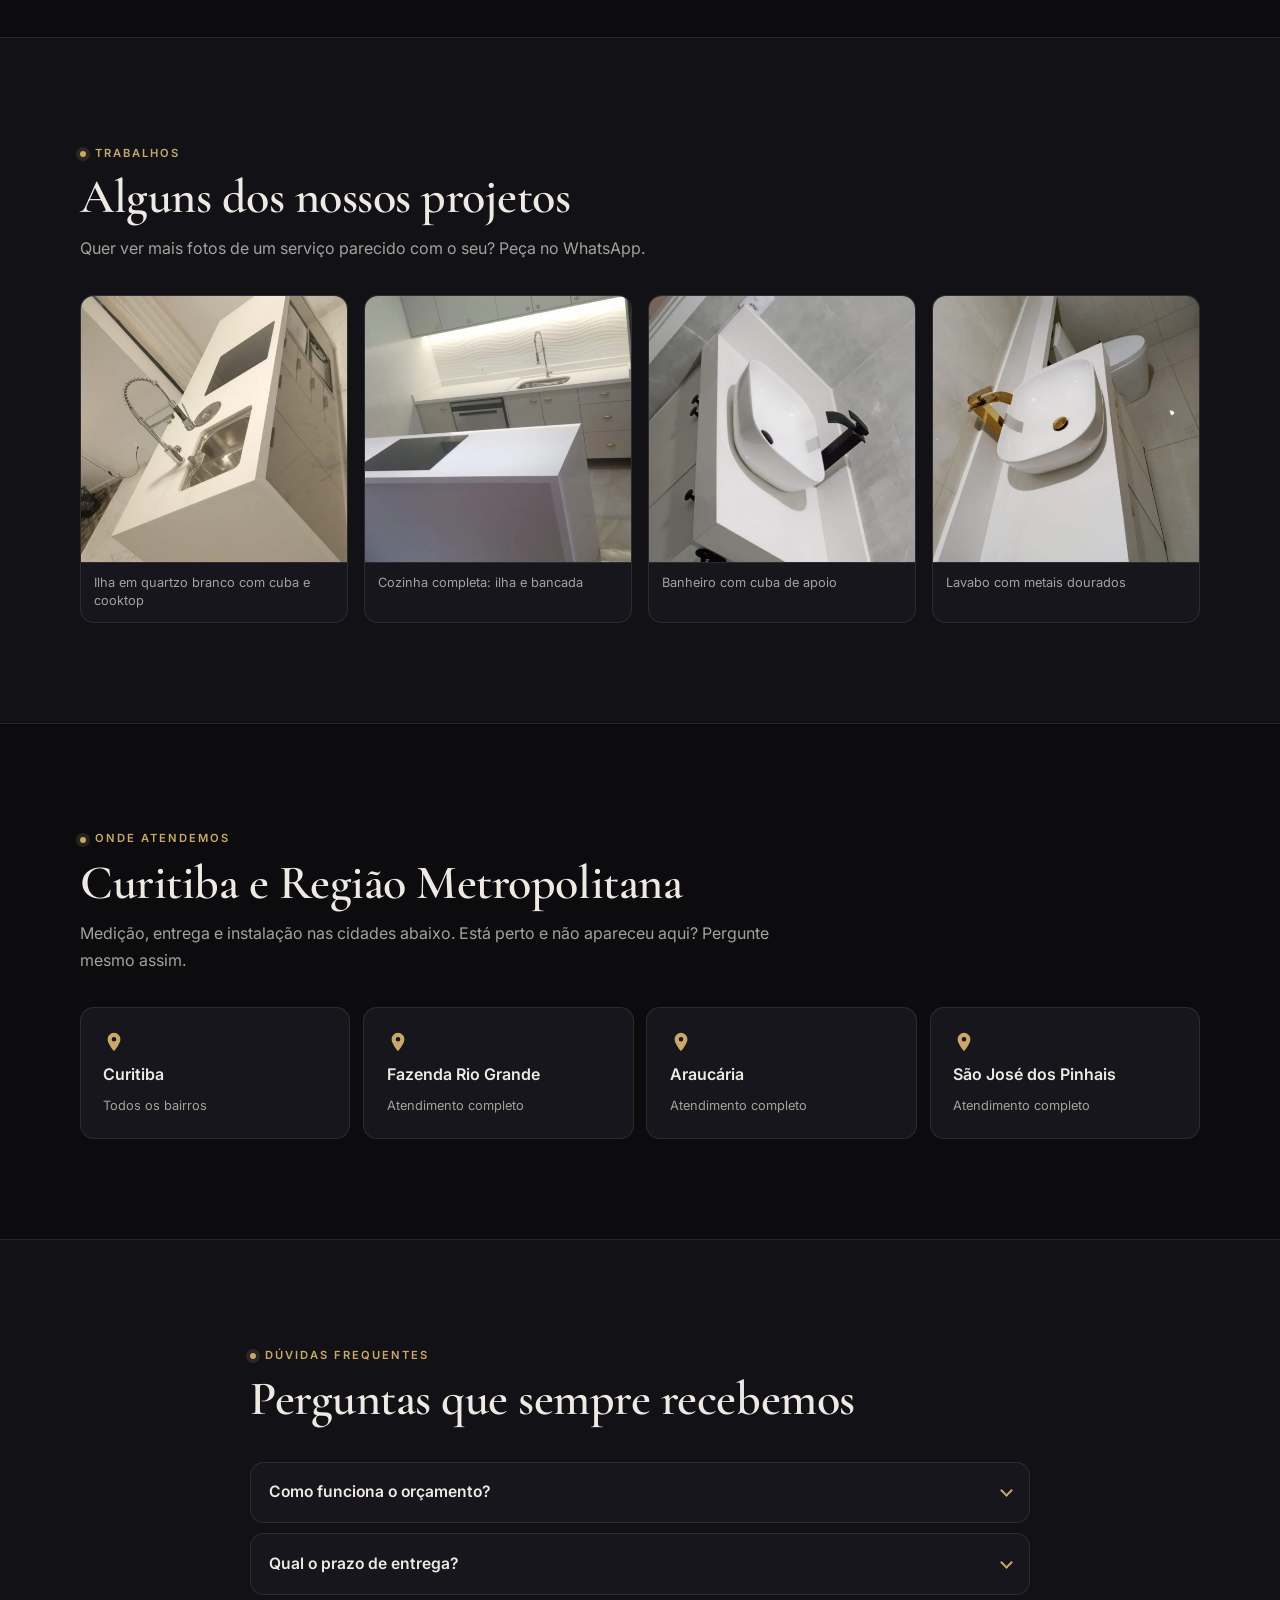
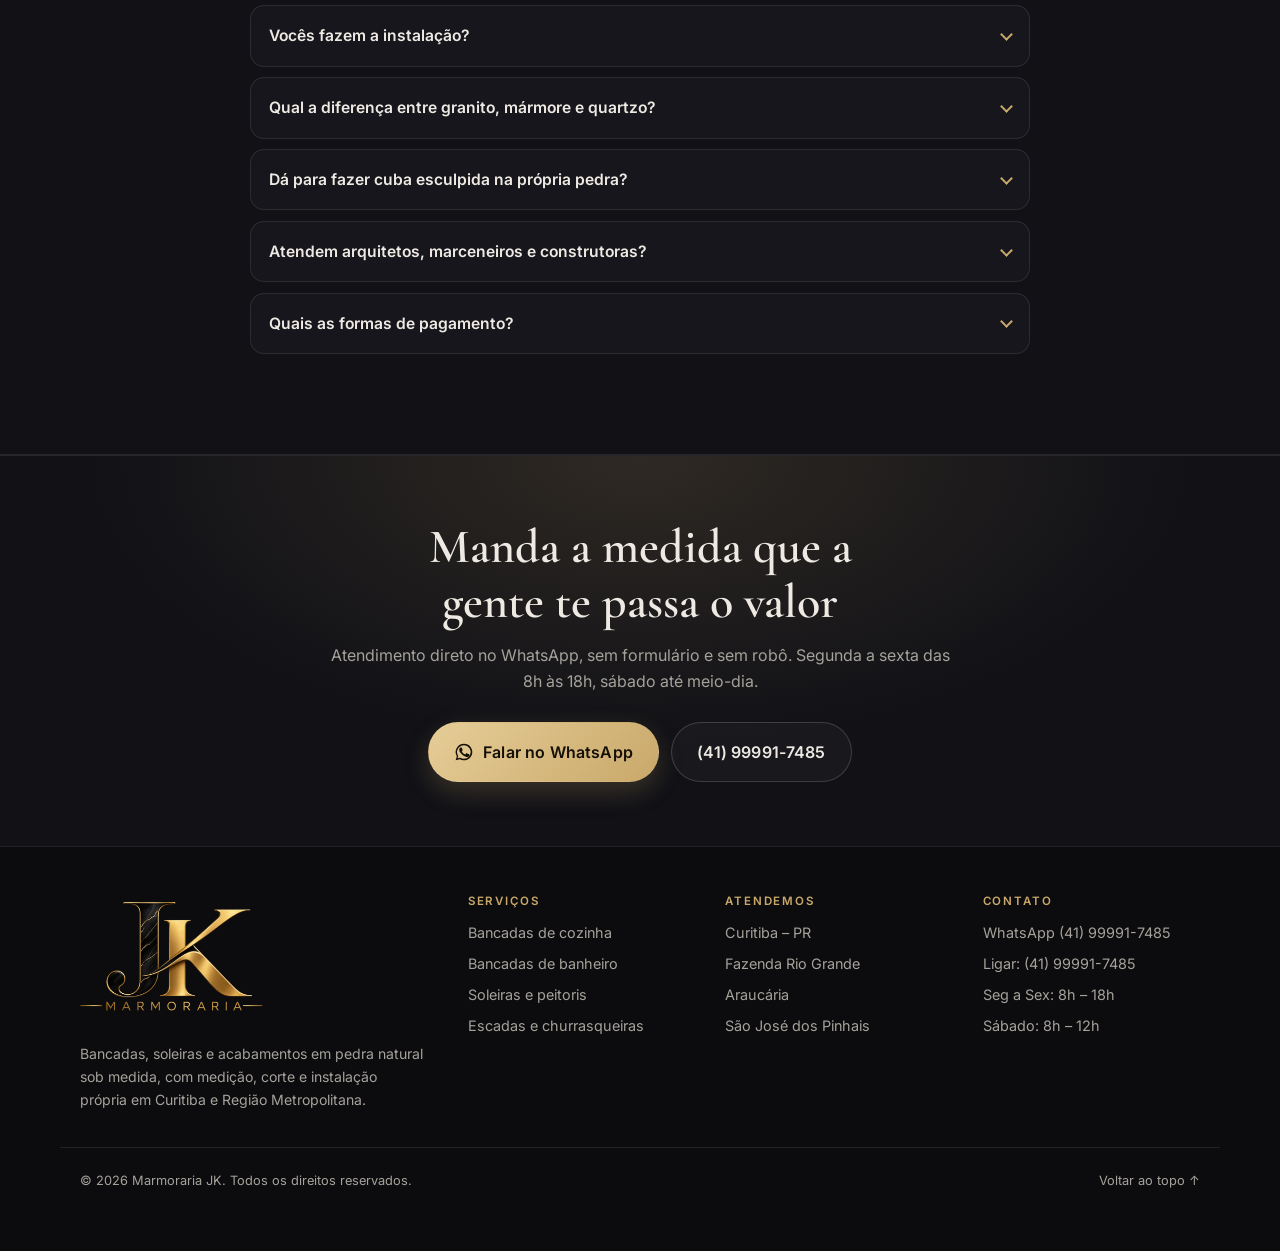
==== commit adf44fac: "Adiciona a logo da Marmoraria JK Monograma JK no cabecalho, logo completa no rodape, favicon e icone" ====
--- a/index.html
+++ b/index.html
@@ -23,8 +23,9 @@
 <meta property="og:image:height" content="630">
 <meta name="twitter:card" content="summary_large_image">
 
-<link rel="icon" href="/assets/favicon.svg" type="image/svg+xml">
-<link rel="apple-touch-icon" href="/assets/favicon.svg">
+<link rel="icon" href="/assets/marca/favicon-32.png" sizes="32x32" type="image/png">
+<link rel="icon" href="/assets/marca/icone-512.png" sizes="512x512" type="image/png">
+<link rel="apple-touch-icon" href="/assets/marca/apple-touch-icon.png">
 
 <link rel="preconnect" href="https://fonts.googleapis.com">
 <link rel="preconnect" href="https://fonts.gstatic.com" crossorigin>
@@ -52,6 +53,7 @@
   "telephone": "+5541999917485",
   "priceRange": "$$",
   "image": "https://marmoraria-jk.vercel.app/assets/og-image.png",
+  "logo": "https://marmoraria-jk.vercel.app/assets/marca/icone-512.png",
   "address": {
     "@type": "PostalAddress",
     "addressLocality": "Curitiba",
@@ -99,7 +101,10 @@
 <header class="site-header" id="topo">
   <div class="wrap header-inner">
     <a class="brand" href="#topo" aria-label="Marmoraria JK — página inicial">
-      <span class="brand-mark" aria-hidden="true">JK</span>
+      <picture class="brand-mark">
+        <source srcset="/assets/marca/monograma-jk.webp" type="image/webp">
+        <img src="/assets/marca/monograma-jk.png" alt="" width="280" height="157" fetchpriority="high" decoding="async">
+      </picture>
       <span class="brand-text">
         <strong>Marmoraria JK</strong>
         <small>Granito &middot; Mármore &middot; Quartzo</small>
@@ -479,9 +484,11 @@
 <footer class="site-footer">
   <div class="wrap footer-grid">
     <div class="footer-brand">
-      <a class="brand" href="#topo">
-        <span class="brand-mark" aria-hidden="true">JK</span>
-        <span class="brand-text"><strong>Marmoraria JK</strong><small>Granito &middot; Mármore &middot; Quartzo</small></span>
+      <a class="footer-logo" href="#topo" aria-label="Marmoraria JK — voltar ao topo">
+        <picture>
+          <source srcset="/assets/marca/logo-jk.webp" type="image/webp">
+          <img src="/assets/marca/logo-jk.png" alt="Marmoraria JK" width="720" height="462" loading="lazy" decoding="async">
+        </picture>
       </a>
       <p>Bancadas, soleiras e acabamentos em pedra natural sob medida, com medição, corte e instalação própria em Curitiba e Região Metropolitana.</p>
     </div>
--- a/styles.css
+++ b/styles.css
@@ -131,25 +131,38 @@
 .site-header.is-scrolled{box-shadow:0 10px 30px rgba(0,0,0,.45);background:rgba(12,12,14,.95)}
 .header-inner{display:flex;align-items:center;gap:1rem;min-height:66px}
 
-.brand{display:flex;align-items:center;gap:.65rem;margin-right:auto}
-.brand-mark{
-  width:40px;height:40px;flex:none;border-radius:11px;
-  display:grid;place-items:center;
-  font-family:var(--serif);font-weight:700;font-size:1.05rem;letter-spacing:.04em;
-  color:#171208;
-  background:linear-gradient(135deg,var(--gold-2),var(--gold));
-  box-shadow:0 6px 16px rgba(201,168,106,.25);
-}
+.brand{display:flex;align-items:center;gap:.6rem;margin-right:auto;min-width:0}
+.brand-mark{display:block;flex:none;line-height:0}
+.brand-mark img{height:34px;width:auto;display:block}
 .brand-text{display:flex;flex-direction:column;line-height:1.2;min-width:0}
-.brand-text strong{font-family:var(--serif);font-size:1.12rem;font-weight:600;letter-spacing:.01em;white-space:nowrap}
+.brand-text strong{
+  font-family:var(--serif);font-size:1rem;font-weight:600;letter-spacing:.01em;
+  white-space:nowrap;overflow:hidden;text-overflow:ellipsis;
+}
+/* No celular o monograma ja identifica a marca; a linha de apoio sairia
+   cortada pelo botao do WhatsApp, entao so aparece a partir de 600px. */
 .brand-text small{
-  font-size:.55rem;letter-spacing:.11em;text-transform:uppercase;color:var(--muted);
+  display:none;
+  font-size:.62rem;letter-spacing:.16em;text-transform:uppercase;color:var(--muted);
   white-space:nowrap;
 }
-@media (min-width:600px){ .brand-text small{font-size:.62rem;letter-spacing:.16em} }
+@media (min-width:600px){
+  .brand-text small{display:block}
+  .brand-text strong{font-size:1.12rem}
+  .brand-mark img{height:38px}
+  .brand{gap:.65rem}
+}
 
 .nav-desktop{display:none}
 .header-cta .ico{width:17px;height:17px}
+
+/* Em telas bem estreitas o botao vira so o icone: libera espaco para o
+   nome da marca aparecer inteiro em vez de sair reticente. */
+@media (max-width:399px){
+  .header-cta{padding:.6rem;border-radius:50%}
+  .header-cta span{display:none}
+  .header-cta .ico{width:20px;height:20px}
+}
 
 /* ---------- hero ---------- */
 .hero{position:relative;overflow:hidden;padding:56px 0 60px;isolation:isolate}
@@ -331,7 +344,9 @@
 /* ---------- footer ---------- */
 .site-footer{background:var(--bg);border-top:1px solid var(--line);padding:48px 0 100px}
 .footer-grid{display:grid;grid-template-columns:1fr;gap:2rem}
-.footer-brand p{color:var(--muted);font-size:.88rem;margin-top:.9rem;max-width:40ch}
+.footer-logo{display:inline-block;line-height:0}
+.footer-logo img{width:190px;height:auto;max-width:100%}
+.footer-brand p{color:var(--muted);font-size:.88rem;margin-top:1.1rem;max-width:40ch}
 .footer-col h3{font-size:.72rem;letter-spacing:.16em;text-transform:uppercase;color:var(--gold);margin-bottom:.8rem}
 .footer-col ul{display:grid;gap:.45rem}
 .footer-col li,.footer-col a{color:var(--muted);font-size:.9rem}
@@ -382,6 +397,7 @@
   html{scroll-padding-top:86px}
   .section{padding:100px 0}
   .header-inner{min-height:74px}
+  .brand-mark img{height:44px}
   .nav-desktop{display:flex;gap:1.7rem;margin-right:1.5rem}
   .nav-desktop a{
     font-size:.92rem;font-weight:500;color:var(--muted);position:relative;padding:.25rem 0;
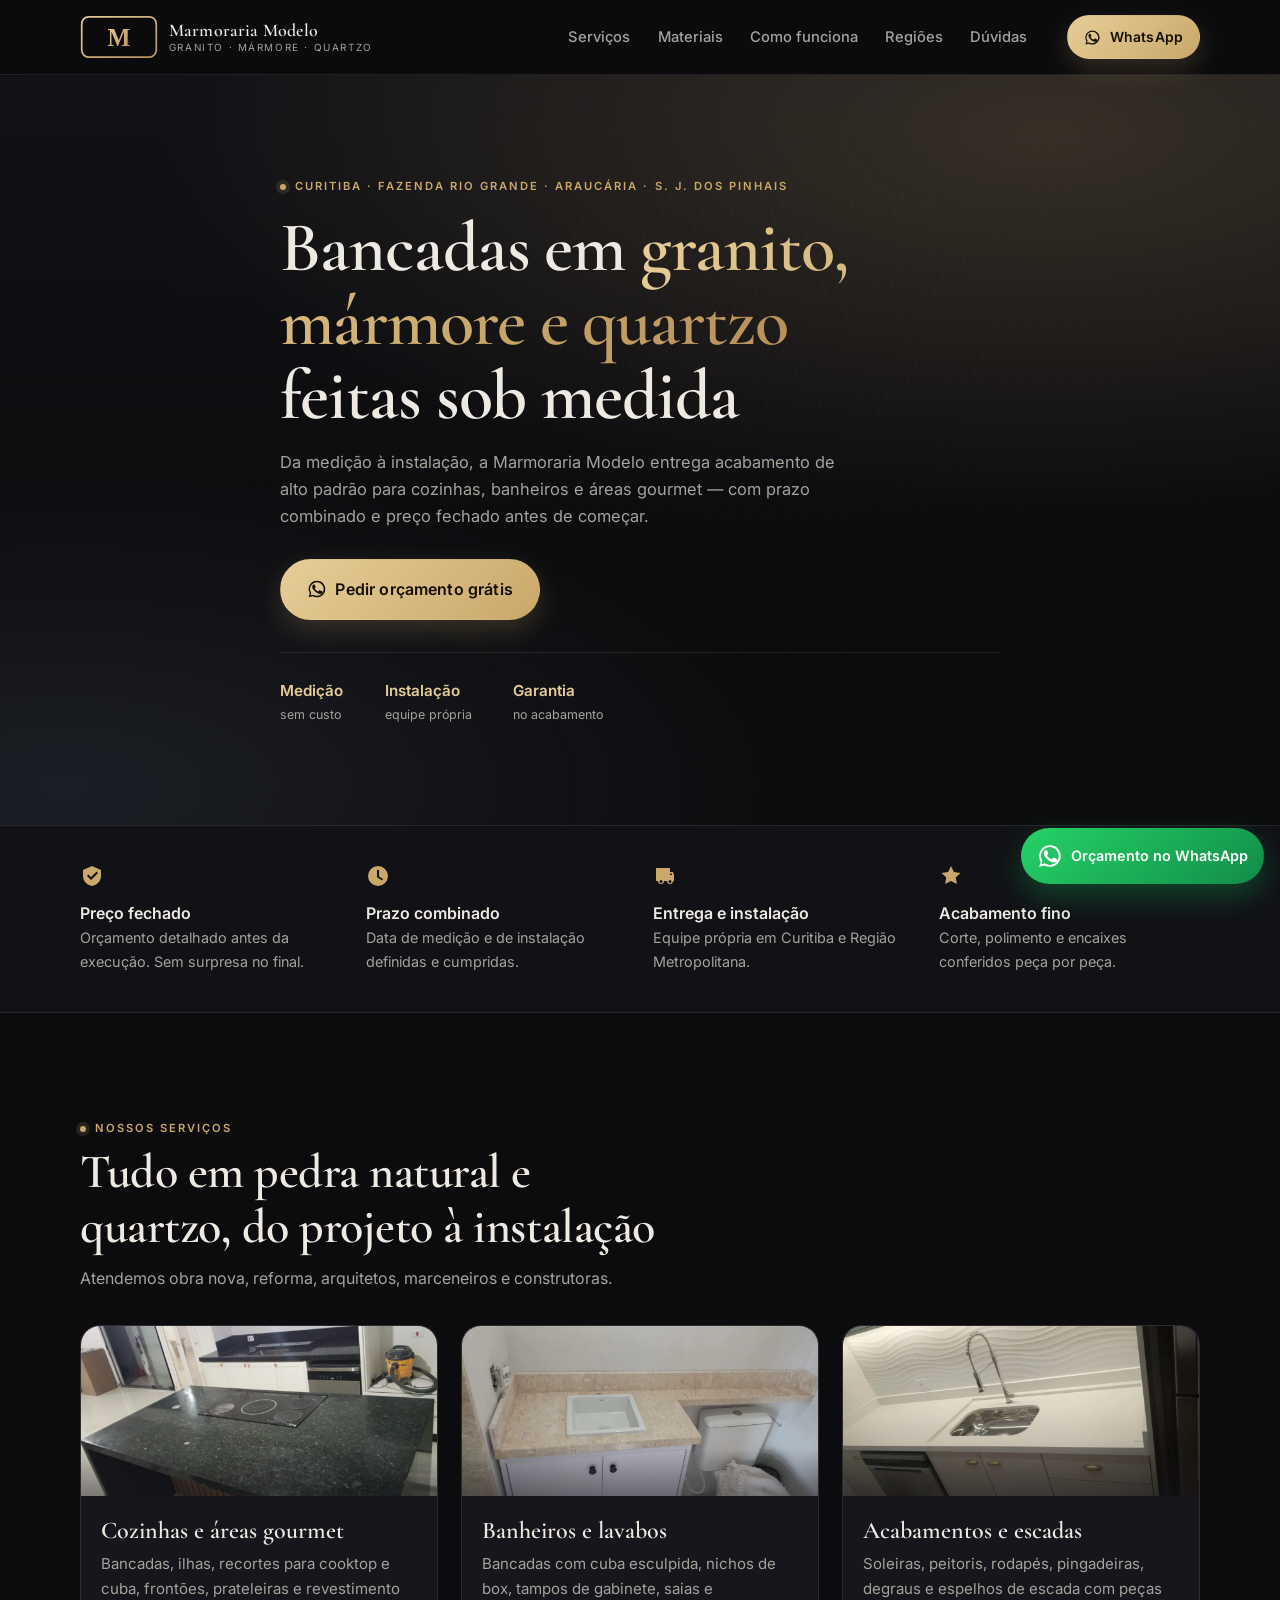
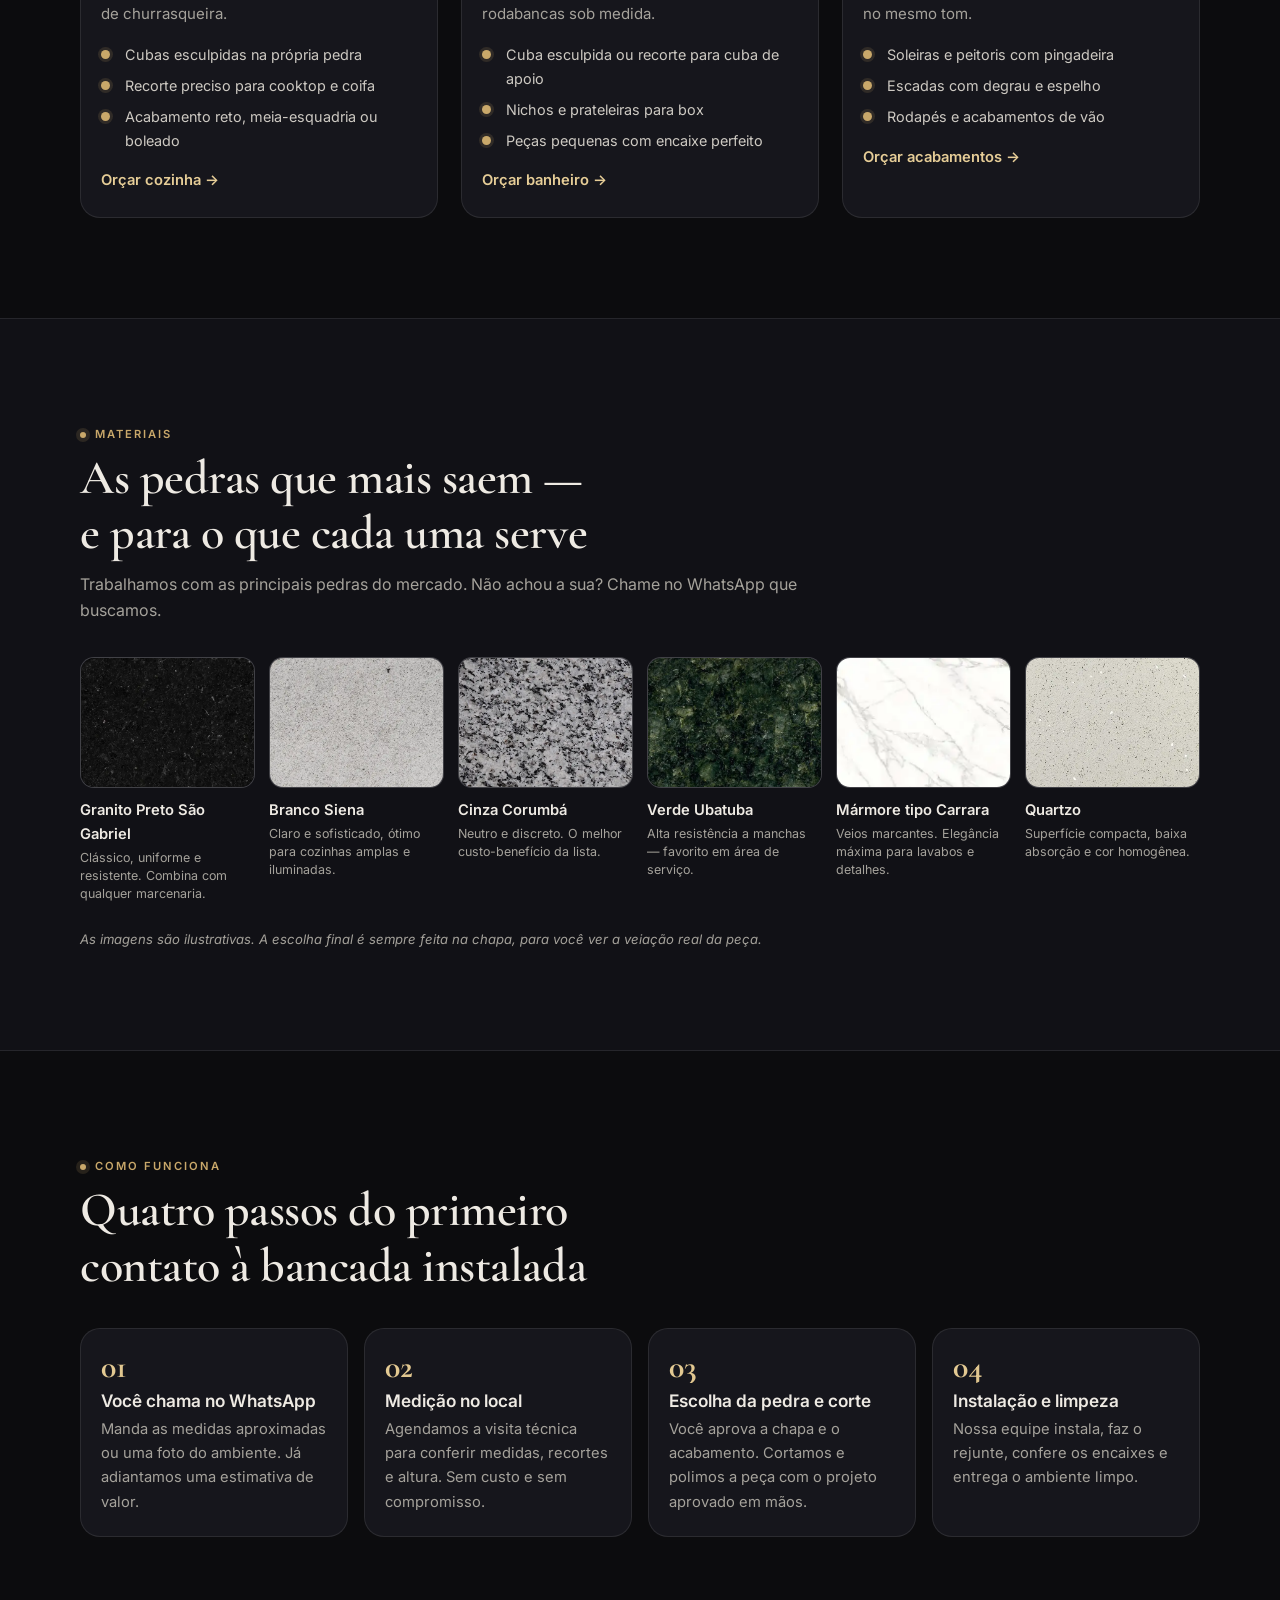
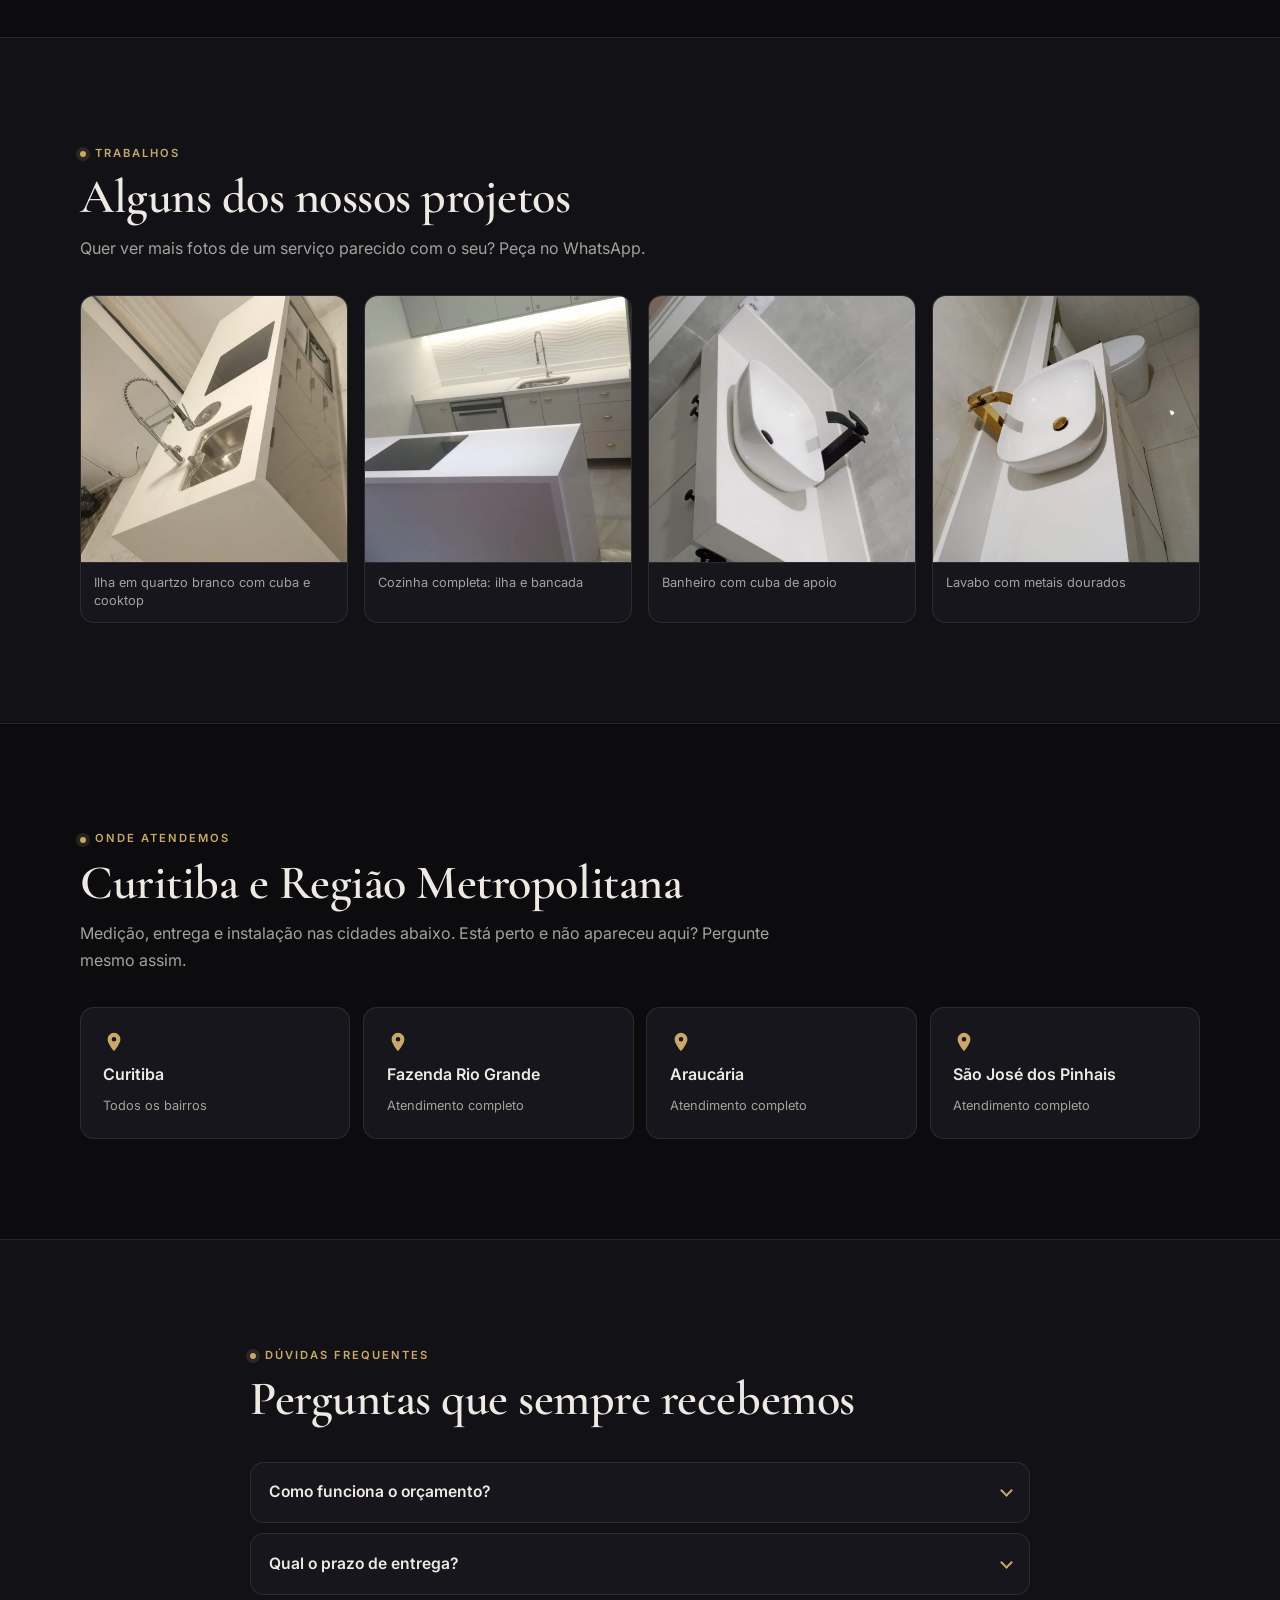
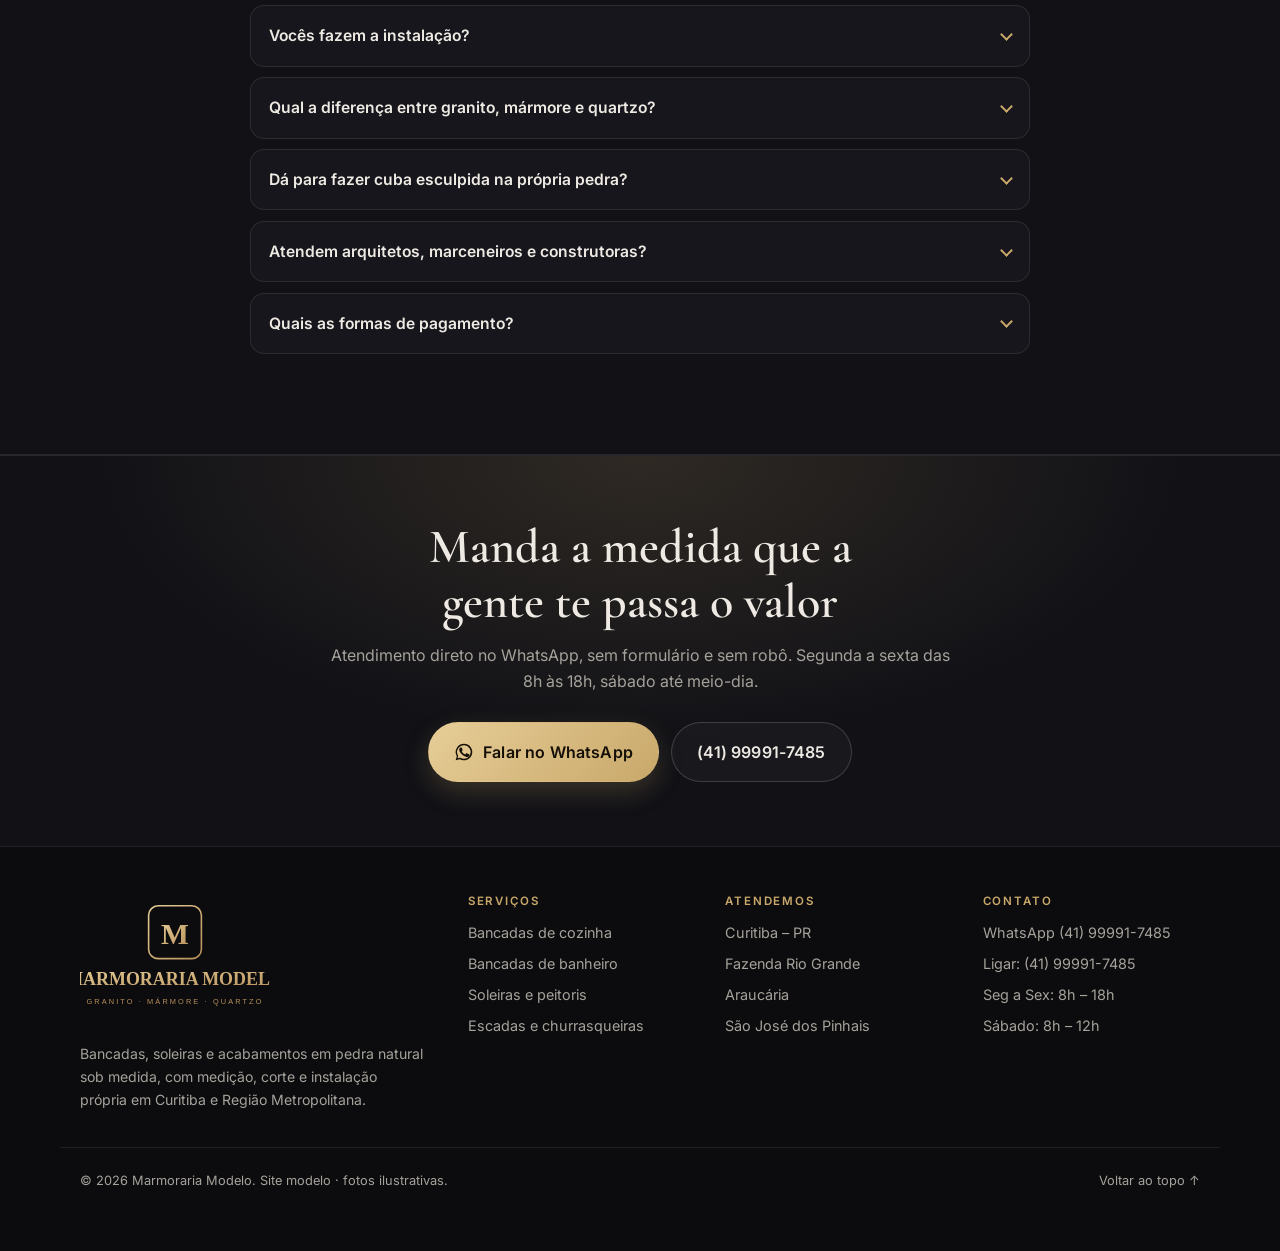
==== commit aefce1c2: "Transforma o site em modelo generico (Marmoraria Modelo), sem marca JK, sem tag de anuncio e fora do" ====
--- a/index.html
+++ b/index.html
@@ -5,27 +5,22 @@
 <meta name="viewport" content="width=device-width, initial-scale=1, viewport-fit=cover">
 <meta name="theme-color" content="#0d0d0f">
 
-<title>Marmoraria JK | Bancadas em Granito, Mármore e Quartzo em Curitiba</title>
-<meta name="description" content="Marmoraria JK: bancadas de cozinha, banheiro, soleiras, peitoris e escadas em granito, mármore e quartzo. Medição, corte e instalação em Curitiba, Fazenda Rio Grande, Araucária e São José dos Pinhais. Orçamento grátis pelo WhatsApp.">
+<title>Marmoraria Modelo | Bancadas em Granito, Mármore e Quartzo em Curitiba</title>
+<meta name="description" content="Marmoraria Modelo: bancadas de cozinha, banheiro, soleiras, peitoris e escadas em granito, mármore e quartzo. Medição, corte e instalação em Curitiba, Fazenda Rio Grande, Araucária e São José dos Pinhais. Orçamento grátis pelo WhatsApp.">
 <meta name="keywords" content="marmoraria curitiba, bancada de granito curitiba, marmoraria fazenda rio grande, marmoraria araucária, marmoraria são josé dos pinhais, bancada de cozinha, pia de mármore, soleira granito, quartzo">
-<meta name="author" content="Marmoraria JK">
-<meta name="robots" content="index, follow">
-<link rel="canonical" href="https://marmoraria-jk.vercel.app/">
+<meta name="author" content="Marmoraria Modelo">
+<meta name="robots" content="noindex, nofollow">
+<link rel="canonical" href="https://marmoraria-modelo.vercel.app/">
 
 <meta property="og:type" content="website">
 <meta property="og:locale" content="pt_BR">
-<meta property="og:site_name" content="Marmoraria JK">
-<meta property="og:title" content="Marmoraria JK | Bancadas em Granito, Mármore e Quartzo em Curitiba">
+<meta property="og:site_name" content="Marmoraria Modelo">
+<meta property="og:title" content="Marmoraria Modelo | Bancadas em Granito, Mármore e Quartzo em Curitiba">
 <meta property="og:description" content="Bancadas sob medida em granito, mármore e quartzo. Medição, corte e instalação em Curitiba e Região Metropolitana. Orçamento grátis pelo WhatsApp.">
-<meta property="og:url" content="https://marmoraria-jk.vercel.app/">
-<meta property="og:image" content="https://marmoraria-jk.vercel.app/assets/og-image.png">
-<meta property="og:image:width" content="1200">
-<meta property="og:image:height" content="630">
+<meta property="og:url" content="https://marmoraria-modelo.vercel.app/">
 <meta name="twitter:card" content="summary_large_image">
 
-<link rel="icon" href="/assets/marca/favicon-32.png" sizes="32x32" type="image/png">
-<link rel="icon" href="/assets/marca/icone-512.png" sizes="512x512" type="image/png">
-<link rel="apple-touch-icon" href="/assets/marca/apple-touch-icon.png">
+<link rel="icon" href="/assets/favicon.svg" type="image/svg+xml">
 
 <link rel="preconnect" href="https://fonts.googleapis.com">
 <link rel="preconnect" href="https://fonts.gstatic.com" crossorigin>
@@ -33,27 +28,17 @@
 
 <link rel="stylesheet" href="/styles.css">
 
-<!-- Google tag (gtag.js) — Google Ads -->
-<script async src="https://www.googletagmanager.com/gtag/js?id=AW-18133557925"></script>
-<script>
-  window.dataLayer = window.dataLayer || [];
-  function gtag(){dataLayer.push(arguments);}
-  gtag('js', new Date());
-  gtag('config', 'AW-18133557925');
-</script>
 
 <script type="application/ld+json">
 {
   "@context": "https://schema.org",
   "@type": "HomeAndConstructionBusiness",
-  "@id": "https://marmoraria-jk.vercel.app/#business",
-  "name": "Marmoraria JK",
+  "@id": "https://marmoraria-modelo.vercel.app/#business",
+  "name": "Marmoraria Modelo",
   "description": "Marmoraria especializada em bancadas de cozinha, banheiro, soleiras, peitoris e escadas em granito, mármore e quartzo, com medição, corte e instalação em Curitiba e Região Metropolitana.",
-  "url": "https://marmoraria-jk.vercel.app/",
+  "url": "https://marmoraria-modelo.vercel.app/",
   "telephone": "+5541999917485",
   "priceRange": "$$",
-  "image": "https://marmoraria-jk.vercel.app/assets/og-image.png",
-  "logo": "https://marmoraria-jk.vercel.app/assets/marca/icone-512.png",
   "address": {
     "@type": "PostalAddress",
     "addressLocality": "Curitiba",
@@ -82,7 +67,7 @@
   ],
   "hasOfferCatalog": {
     "@type": "OfferCatalog",
-    "name": "Serviços da Marmoraria JK",
+    "name": "Serviços da Marmoraria Modelo",
     "itemListElement": [
       { "@type": "Offer", "itemOffered": { "@type": "Service", "name": "Bancadas de cozinha e ilhas em granito, mármore e quartzo" } },
       { "@type": "Offer", "itemOffered": { "@type": "Service", "name": "Bancadas de banheiro e cubas esculpidas" } },
@@ -100,13 +85,12 @@
 <!-- ================= HEADER ================= -->
 <header class="site-header" id="topo">
   <div class="wrap header-inner">
-    <a class="brand" href="#topo" aria-label="Marmoraria JK — página inicial">
+    <a class="brand" href="#topo" aria-label="Marmoraria Modelo — página inicial">
       <picture class="brand-mark">
-        <source srcset="/assets/marca/monograma-jk.webp" type="image/webp">
-        <img src="/assets/marca/monograma-jk.png" alt="" width="280" height="157" fetchpriority="high" decoding="async">
+        <img src="/assets/marca/monograma-modelo.svg" alt="" width="280" height="157" fetchpriority="high" decoding="async">
       </picture>
       <span class="brand-text">
-        <strong>Marmoraria JK</strong>
+        <strong>Marmoraria Modelo</strong>
         <small>Granito &middot; Mármore &middot; Quartzo</small>
       </span>
     </a>
@@ -133,7 +117,7 @@
     <p class="eyebrow"><span class="dot"></span> Curitiba &middot; Fazenda Rio Grande &middot; Araucária &middot; S. J. dos Pinhais</p>
     <h1>Bancadas em <em>granito, mármore e quartzo</em> feitas sob medida</h1>
     <p class="lead">
-      Da medição à instalação, a Marmoraria JK entrega acabamento de alto padrão
+      Da medição à instalação, a Marmoraria Modelo entrega acabamento de alto padrão
       para cozinhas, banheiros e áreas gourmet — com prazo combinado e preço fechado antes de começar.
     </p>
 
@@ -192,7 +176,7 @@
         <div class="card-media">
           <picture>
           <source srcset="/assets/fotos/cozinha-ilha-granito-preto.webp" type="image/webp">
-          <img src="/assets/fotos/cozinha-ilha-granito-preto.jpg" alt="Ilha de cozinha em granito preto com recorte para cooktop, executada pela Marmoraria JK" width="1200" height="540" loading="lazy" decoding="async">
+          <img src="/assets/fotos/cozinha-ilha-granito-preto.jpg" alt="Ilha de cozinha em granito preto com recorte para cooktop" width="1200" height="540" loading="lazy" decoding="async">
         </picture>
         </div>
         <div class="card-body">
@@ -471,7 +455,7 @@
     <h2>Manda a medida que a gente te passa o valor</h2>
     <p>Atendimento direto no WhatsApp, sem formulário e sem robô. Segunda a sexta das 8h às 18h, sábado até meio-dia.</p>
     <div class="cta-actions">
-      <a class="btn btn-gold btn-lg" href="https://wa.me/5541999917485?text=Ol%C3%A1%21%20Vim%20pelo%20site%20da%20Marmoraria%20JK%20e%20quero%20um%20or%C3%A7amento." target="_blank" rel="noopener" data-cta="cta-final">
+      <a class="btn btn-gold btn-lg" href="https://wa.me/5541999917485?text=Ol%C3%A1%21%20Vi%20o%20site%20modelo%20da%20marmoraria%20e%20quero%20saber%20mais." target="_blank" rel="noopener" data-cta="cta-final">
         <svg class="ico" viewBox="0 0 24 24" aria-hidden="true"><path d="M17.5 14.4c-.3-.2-1.7-.9-2-1-.3-.1-.5-.2-.7.2s-.8 1-.9 1.2c-.2.2-.3.2-.6.1-.3-.2-1.2-.5-2.3-1.4-.9-.8-1.4-1.7-1.6-2-.2-.3 0-.5.1-.6l.5-.5c.1-.2.2-.3.3-.5.1-.2 0-.4 0-.6 0-.2-.7-1.6-.9-2.2-.2-.6-.5-.5-.7-.5h-.6c-.2 0-.6.1-.8.4-.3.3-1 1-1 2.5s1.1 2.9 1.2 3.1c.2.2 2.2 3.3 5.3 4.6.7.3 1.3.5 1.7.7.7.2 1.4.2 1.9.1.6-.1 1.7-.7 2-1.4.2-.7.2-1.3.2-1.4-.1-.2-.3-.3-.6-.4Z"/><path d="M12 2a10 10 0 0 0-8.6 15.1L2 22l5-1.3A10 10 0 1 0 12 2Zm0 18.2c-1.6 0-3.1-.4-4.4-1.2l-.3-.2-3 .8.8-2.9-.2-.3A8.2 8.2 0 1 1 12 20.2Z"/></svg>
         Falar no WhatsApp
       </a>
@@ -484,10 +468,9 @@
 <footer class="site-footer">
   <div class="wrap footer-grid">
     <div class="footer-brand">
-      <a class="footer-logo" href="#topo" aria-label="Marmoraria JK — voltar ao topo">
+      <a class="footer-logo" href="#topo" aria-label="Marmoraria Modelo — voltar ao topo">
         <picture>
-          <source srcset="/assets/marca/logo-jk.webp" type="image/webp">
-          <img src="/assets/marca/logo-jk.png" alt="Marmoraria JK" width="720" height="462" loading="lazy" decoding="async">
+          <img src="/assets/marca/logo-modelo.svg" alt="Marmoraria Modelo" width="720" height="462" loading="lazy" decoding="async">
         </picture>
       </a>
       <p>Bancadas, soleiras e acabamentos em pedra natural sob medida, com medição, corte e instalação própria em Curitiba e Região Metropolitana.</p>
@@ -525,7 +508,7 @@
   </div>
 
   <div class="wrap footer-bottom">
-    <p>&copy; <span id="ano">2026</span> Marmoraria JK. Todos os direitos reservados.</p>
+    <p>&copy; <span id="ano">2026</span> Marmoraria Modelo. Site modelo &middot; fotos ilustrativas.</p>
     <p><a href="#topo">Voltar ao topo &uarr;</a></p>
   </div>
 </footer>
